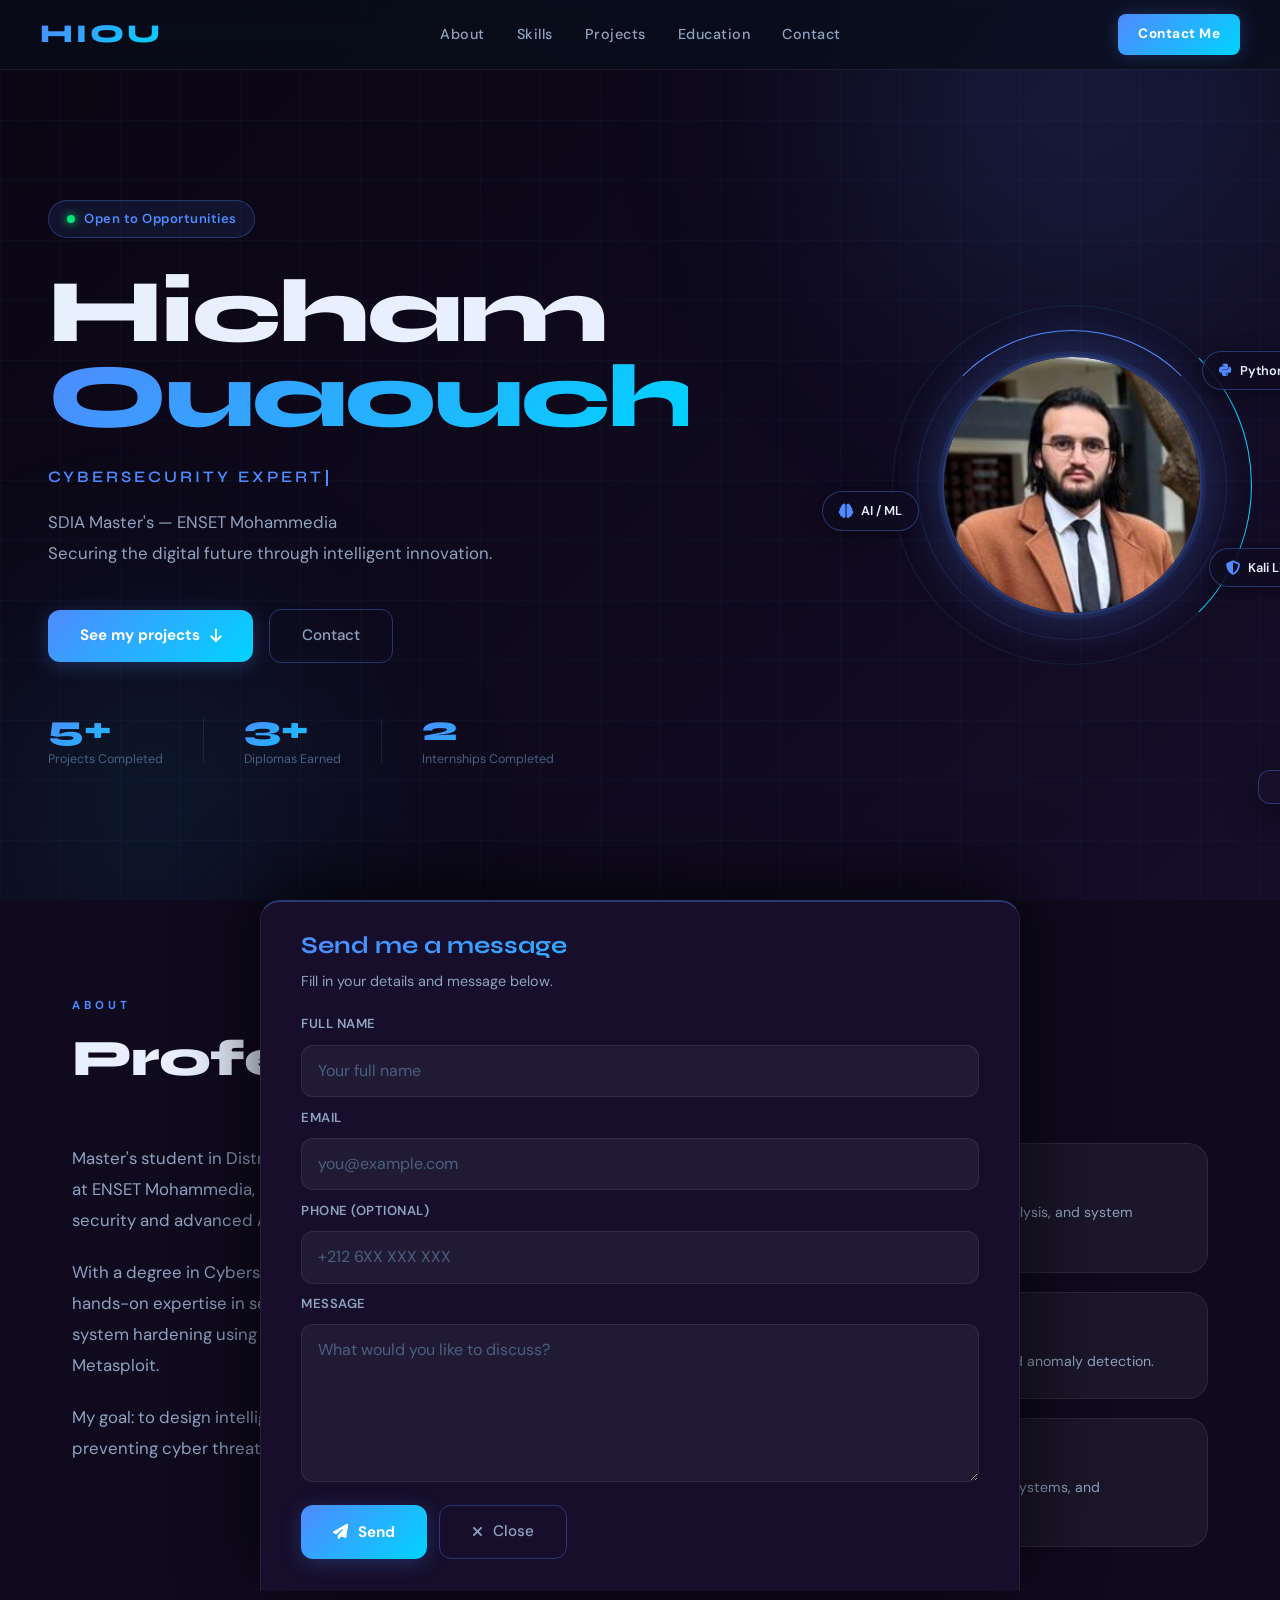
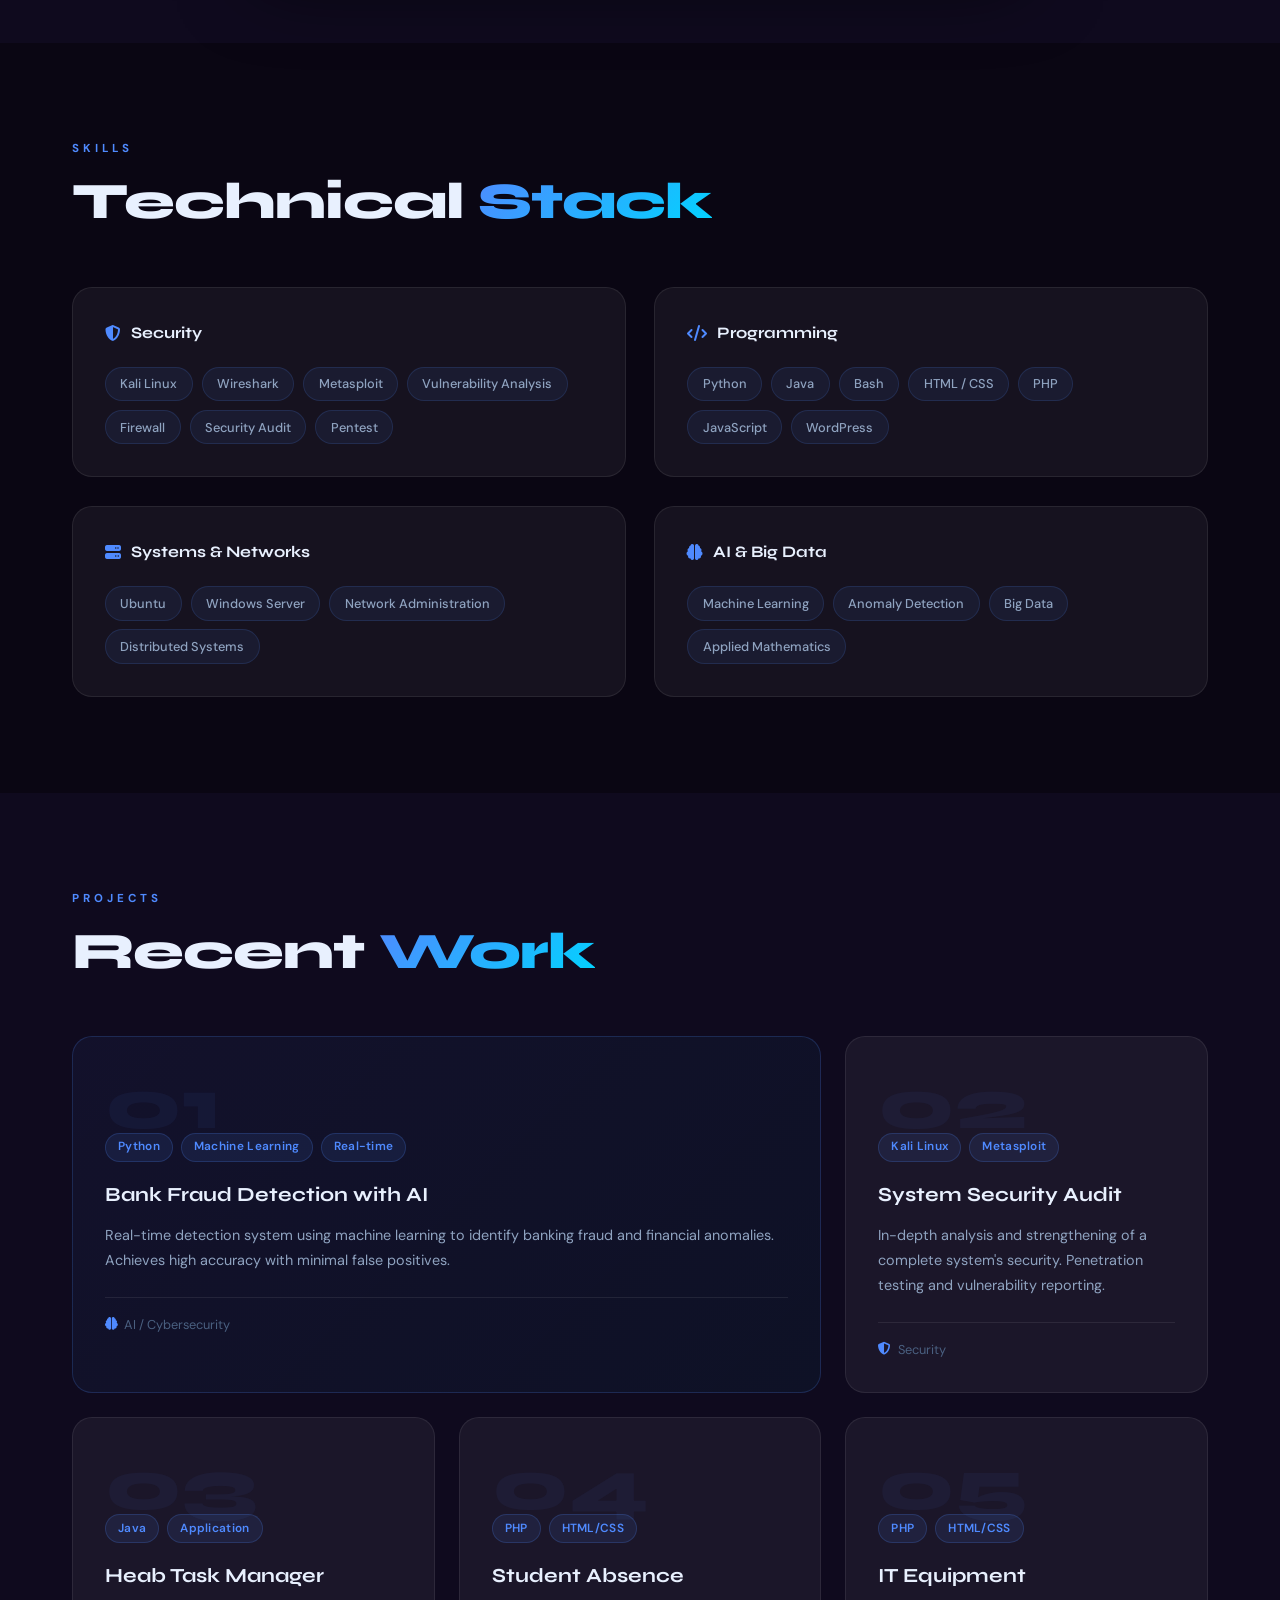
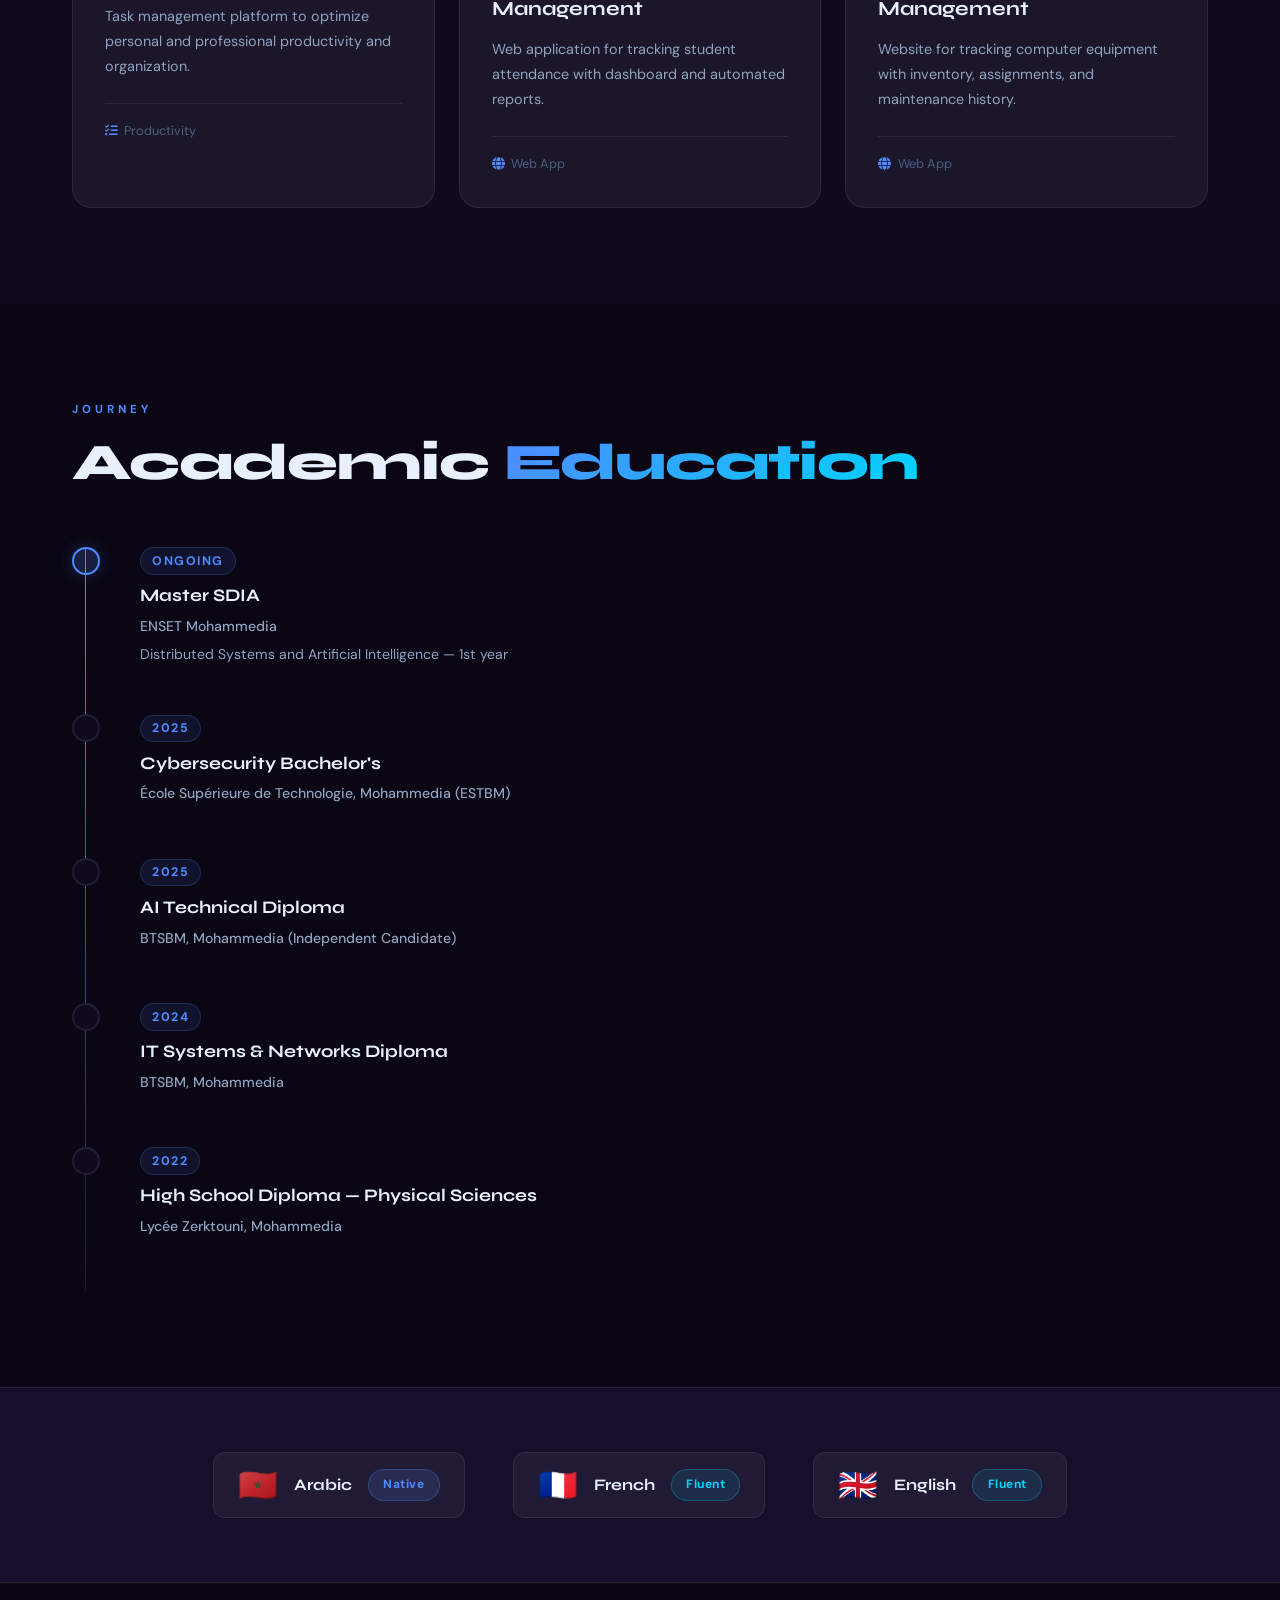
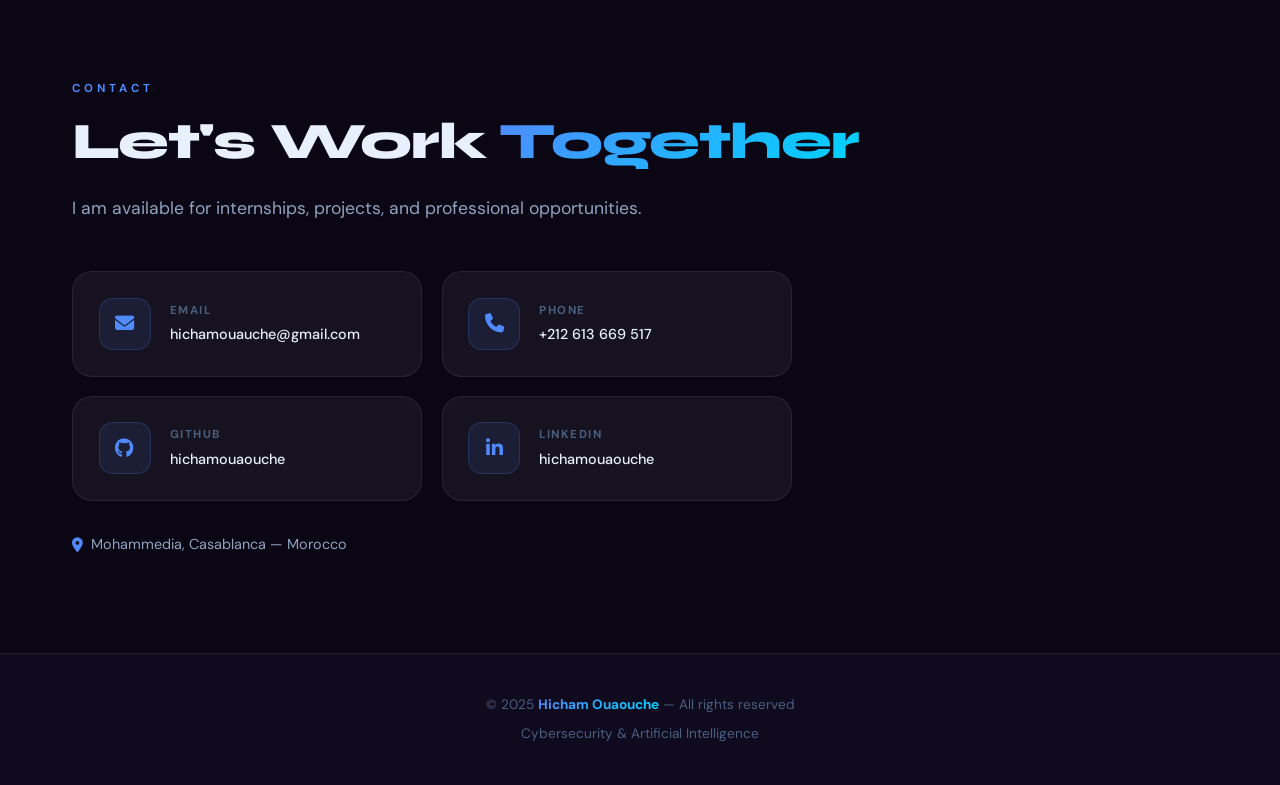
==== docs/index.html @ 37a22f28 "Add docs/ for GitHub Pages" ====
<!--
  Fichier principal HTML du portfolio de Hicham Ouaouche
  Structure : navigation, sections (about, skills, projects, education, contact), formulaire de contact, footer
  Utilise CSS externe (style.css), polices Google Fonts, Font Awesome, et script.js
-->
<!DOCTYPE html>
<html lang="en">
<head>
  <meta charset="UTF-8" />
  <meta name="viewport" content="width=device-width, initial-scale=1.0"/>
  <meta name="description" content="Hicham Ouaouche — Cybersecurity & AI Engineer. Portfolio showcasing projects, skills, and contact info."/>
  <title>Hicham Ouaouche — Portfolio</title>
  <!-- Reading progress bar -->
  <div id="progress-bar"></div>
  <!-- Main stylesheet -->
  <link rel="stylesheet" href="style.css" />
  <!-- Google Fonts -->
  <link href="https://fonts.googleapis.com/css2?family=Syne:wght@400;600;700;800&family=DM+Sans:wght@300;400;500&display=swap" rel="stylesheet"/>
  <!-- Font Awesome -->
  <link rel="stylesheet" href="https://cdnjs.cloudflare.com/ajax/libs/font-awesome/6.5.0/css/all.min.css"/>
</head>
<body>

  <!-- Reading progress bar -->
  <div id="progress-bar"></div>

  <!--
    NAVIGATION PRINCIPALE
    - Menu fixe, liens d'ancrage, hamburger mobile, bouton CTA
  -->
  <nav class="nav">
    <a href="#" class="nav-logo" aria-label="Back to top">HIOU</a>
    <ul class="nav-links">
      <li><a href="#about">About</a></li>
      <li><a href="#skills">Skills</a></li>
      <li><a href="#projects">Projects</a></li>
      <li><a href="#education">Education</a></li>
      <li><a href="#contact">Contact</a></li>
    </ul>
    <a href="#contact-form" class="nav-cta">Contact Me</a>
    <!-- Hamburger button (mobile) -->
    <button class="nav-hamburger" aria-label="Toggle menu" aria-expanded="false">
      <span></span>
      <span></span>
      <span></span>
    </button>
  </nav>

  <!--
    FORMULAIRE DE CONTACT (popup CSS :target)
    - S'ouvre via #contact-form, champs requis : nom, email, message
  -->
  <section class="contact-form-panel" id="contact-form">
    <div class="contact-form-box">
      <h2>Send me a message</h2>
      <p>Fill in your details and message below.</p>

      <form action="mailto:hichamouauche@gmail.com" method="post" enctype="text/plain" class="contact-form-simple">
        <label for="full-name">Full Name</label>
        <input type="text" id="full-name" name="Full Name" placeholder="Your full name" required />

        <label for="email">Email</label>
        <input type="email" id="email" name="Email" placeholder="you@example.com" required />

        <label for="phone">Phone (optional)</label>
        <input type="tel" id="phone" name="Phone" placeholder="+212 6XX XXX XXX" />

        <label for="message">Message</label>
        <textarea id="message" name="Message" rows="5" placeholder="What would you like to discuss?" required></textarea>

        <div class="form-actions">
          <button type="submit" class="btn-primary"><i class="fa-solid fa-paper-plane"></i> Send</button>
          <a href="#" class="btn-ghost"><i class="fa-solid fa-xmark"></i> Close</a>
        </div>
      </form>
    </div>
  </section>

  <!--
    SECTION HERO
    - Présentation, photo, stats, boutons d'action
  -->
  <section class="hero" id="home">
    <div class="hero-bg">
      <div class="grid-lines"></div>
      <div class="glow glow-1"></div>
      <div class="glow glow-2"></div>
    </div>

    <div class="hero-content">
      <div class="hero-badge">
        <span class="badge-dot"></span>
        Open to Opportunities
      </div>
      <h1 class="hero-name">
        <span>Hicham</span>
        <span class="name-accent">Ouaouche</span>
      </h1>
      <p class="hero-title">
        <span id="typed-text">Cybersecurity Expert</span><span id="typed-cursor"></span>
      </p>
      <p class="hero-sub">
        SDIA Master's — ENSET Mohammedia<br/>
        Securing the digital future through intelligent innovation.
      </p>
      <div class="hero-actions">
        <a href="#projects" class="btn-primary">See my projects <i class="fa-solid fa-arrow-down"></i></a>
        <a href="#contact" class="btn-ghost">Contact</a>
      </div>
      <div class="hero-stats">
        <div class="stat">
          <span class="stat-num">5+</span>
          <span class="stat-label">Projects Completed</span>
        </div>
        <div class="stat-divider"></div>
        <div class="stat">
          <span class="stat-num">3+</span>
          <span class="stat-label">Diplomas Earned</span>
        </div>
        <div class="stat-divider"></div>
        <div class="stat">
          <span class="stat-num">2</span>
          <span class="stat-label">Internships Completed</span>
        </div>
      </div>
    </div>

    <div class="hero-visual">
      <div class="photo-frame">
        <div class="photo-glow"></div>
        <div class="photo-placeholder">
          <img src="hicham.jpeg" alt="Photo of Hicham Ouaouche" class="profile-photo" />
        </div>
        <div class="photo-ring ring-1"></div>
        <div class="photo-ring ring-2"></div>
        <div class="floating-chip chip-1"><i class="fa-brands fa-python"></i> Python</div>
        <div class="floating-chip chip-2"><i class="fa-solid fa-shield-halved"></i> Kali Linux</div>
        <div class="floating-chip chip-3"><i class="fa-solid fa-brain"></i> AI / ML</div>
      </div>
    </div>
  </section>


  <!--
    SECTION ABOUT
  -->
  <section class="about section" id="about">
    <div class="container">
      <div class="section-label reveal">About</div>
      <h2 class="section-title reveal">Professional <span class="accent">Profile</span></h2>
      <div class="about-grid">
        <div class="about-text reveal">
          <p>Master's student in Distributed Systems and Artificial Intelligence at ENSET Mohammedia, specializing in the convergence of digital security and advanced AI.</p>
          <p>With a degree in Cybersecurity from ESTBM, I have developed hands-on expertise in security auditing, penetration testing, and system hardening using tools like Kali Linux, Wireshark, and Metasploit.</p>
          <p>My goal: to design intelligent systems capable of detecting and preventing cyber threats in real time.</p>
        </div>
        <div class="about-cards">
          <div class="about-card reveal">
            <div class="card-icon"><i class="fa-solid fa-shield-halved"></i></div>
            <div>
              <h3>Cybersecurity</h3>
              <p>Auditing, pentesting, vulnerability analysis, and system hardening.</p>
            </div>
          </div>
          <div class="about-card reveal">
            <div class="card-icon"><i class="fa-solid fa-brain"></i></div>
            <div>
              <h3>Artificial Intelligence</h3>
              <p>Machine learning applied to fraud and anomaly detection.</p>
            </div>
          </div>
          <div class="about-card reveal">
            <div class="card-icon"><i class="fa-solid fa-network-wired"></i></div>
            <div>
              <h3>Networks</h3>
              <p>Network administration, distributed systems, and infrastructure security.</p>
            </div>
          </div>
        </div>
      </div>
    </div>
  </section>


  <!--
    SECTION SKILLS
  -->
  <section class="skills section" id="skills">
    <div class="container">
      <div class="section-label reveal">Skills</div>
      <h2 class="section-title reveal">Technical <span class="accent">Stack</span></h2>
      <div class="skills-grid">

        <div class="skill-category reveal">
          <h3 class="cat-title"><i class="fa-solid fa-shield-halved"></i> Security</h3>
          <div class="skill-tags">
            <span class="tag">Kali Linux</span>
            <span class="tag">Wireshark</span>
            <span class="tag">Metasploit</span>
            <span class="tag">Vulnerability Analysis</span>
            <span class="tag">Firewall</span>
            <span class="tag">Security Audit</span>
            <span class="tag">Pentest</span>
          </div>
        </div>

        <div class="skill-category reveal">
          <h3 class="cat-title"><i class="fa-solid fa-code"></i> Programming</h3>
          <div class="skill-tags">
            <span class="tag">Python</span>
            <span class="tag">Java</span>
            <span class="tag">Bash</span>
            <span class="tag">HTML / CSS</span>
            <span class="tag">PHP</span>
            <span class="tag">JavaScript</span>
            <span class="tag">WordPress</span>
          </div>
        </div>

        <div class="skill-category reveal">
          <h3 class="cat-title"><i class="fa-solid fa-server"></i> Systems &amp; Networks</h3>
          <div class="skill-tags">
            <span class="tag">Ubuntu</span>
            <span class="tag">Windows Server</span>
            <span class="tag">Network Administration</span>
            <span class="tag">Distributed Systems</span>
          </div>
        </div>

        <div class="skill-category reveal">
          <h3 class="cat-title"><i class="fa-solid fa-brain"></i> AI &amp; Big Data</h3>
          <div class="skill-tags">
            <span class="tag">Machine Learning</span>
            <span class="tag">Anomaly Detection</span>
            <span class="tag">Big Data</span>
            <span class="tag">Applied Mathematics</span>
          </div>
        </div>

      </div>
    </div>
  </section>


  <!--
    SECTION PROJECTS
  -->
  <section class="projects section" id="projects">
    <div class="container">
      <div class="section-label reveal">Projects</div>
      <h2 class="section-title reveal">Recent <span class="accent">Work</span></h2>
      <div class="projects-grid">

        <div class="project-card featured reveal">
          <div class="project-number">01</div>
          <div class="project-tags-row">
            <span>Python</span><span>Machine Learning</span><span>Real-time</span>
          </div>
          <h3>Bank Fraud Detection with AI</h3>
          <p>Real-time detection system using machine learning to identify banking fraud and financial anomalies. Achieves high accuracy with minimal false positives.</p>
          <div class="project-footer">
            <span class="project-type"><i class="fa-solid fa-brain"></i> AI / Cybersecurity</span>
          </div>
        </div>

        <div class="project-card reveal">
          <div class="project-number">02</div>
          <div class="project-tags-row">
            <span>Kali Linux</span><span>Metasploit</span>
          </div>
          <h3>System Security Audit</h3>
          <p>In-depth analysis and strengthening of a complete system's security. Penetration testing and vulnerability reporting.</p>
          <div class="project-footer">
            <span class="project-type"><i class="fa-solid fa-shield-halved"></i> Security</span>
          </div>
        </div>

        <div class="project-card reveal">
          <div class="project-number">03</div>
          <div class="project-tags-row">
            <span>Java</span><span>Application</span>
          </div>
          <h3>Heab Task Manager</h3>
          <p>Task management platform to optimize personal and professional productivity and organization.</p>
          <div class="project-footer">
            <span class="project-type"><i class="fa-solid fa-list-check"></i> Productivity</span>
          </div>
        </div>

        <div class="project-card reveal">
          <div class="project-number">04</div>
          <div class="project-tags-row">
            <span>PHP</span><span>HTML/CSS</span>
          </div>
          <h3>Student Absence Management</h3>
          <p>Web application for tracking student attendance with dashboard and automated reports.</p>
          <div class="project-footer">
            <span class="project-type"><i class="fa-solid fa-globe"></i> Web App</span>
          </div>
        </div>

        <div class="project-card reveal">
          <div class="project-number">05</div>
          <div class="project-tags-row">
            <span>PHP</span><span>HTML/CSS</span>
          </div>
          <h3>IT Equipment Management</h3>
          <p>Website for tracking computer equipment with inventory, assignments, and maintenance history.</p>
          <div class="project-footer">
            <span class="project-type"><i class="fa-solid fa-globe"></i> Web App</span>
          </div>
        </div>

      </div>
    </div>
  </section>


  <!--
    SECTION EDUCATION
  -->
  <section class="education section" id="education">
    <div class="container">
      <div class="section-label reveal">Journey</div>
      <h2 class="section-title reveal">Academic <span class="accent">Education</span></h2>
      <div class="timeline">

        <div class="timeline-item active">
          <div class="timeline-dot"></div>
          <div class="timeline-body">
            <span class="timeline-year">Ongoing</span>
            <h3>Master SDIA</h3>
            <p class="timeline-school">ENSET Mohammedia</p>
            <p>Distributed Systems and Artificial Intelligence — 1st year</p>
          </div>
        </div>

        <div class="timeline-item">
          <div class="timeline-dot"></div>
          <div class="timeline-body">
            <span class="timeline-year">2025</span>
            <h3>Cybersecurity Bachelor's</h3>
            <p class="timeline-school">École Supérieure de Technologie, Mohammedia (ESTBM)</p>
          </div>
        </div>

        <div class="timeline-item">
          <div class="timeline-dot"></div>
          <div class="timeline-body">
            <span class="timeline-year">2025</span>
            <h3>AI Technical Diploma</h3>
            <p class="timeline-school">BTSBM, Mohammedia (Independent Candidate)</p>
          </div>
        </div>

        <div class="timeline-item">
          <div class="timeline-dot"></div>
          <div class="timeline-body">
            <span class="timeline-year">2024</span>
            <h3>IT Systems &amp; Networks Diploma</h3>
            <p class="timeline-school">BTSBM, Mohammedia</p>
          </div>
        </div>

        <div class="timeline-item">
          <div class="timeline-dot"></div>
          <div class="timeline-body">
            <span class="timeline-year">2022</span>
            <h3>High School Diploma — Physical Sciences</h3>
            <p class="timeline-school">Lycée Zerktouni, Mohammedia</p>
          </div>
        </div>

      </div>
    </div>
  </section>

  <!--
    SECTION LANGUAGES
  -->
  <section class="languages-section">
    <div class="container">
      <div class="lang-bar">
        <div class="lang-item reveal">
          <span class="lang-flag">🇲🇦</span>
          <span class="lang-name">Arabic</span>
          <span class="lang-level native">Native</span>
        </div>
        <div class="lang-item reveal">
          <span class="lang-flag">🇫🇷</span>
          <span class="lang-name">French</span>
          <span class="lang-level fluent">Fluent</span>
        </div>
        <div class="lang-item reveal">
          <span class="lang-flag">🇬🇧</span>
          <span class="lang-name">English</span>
          <span class="lang-level fluent">Fluent</span>
        </div>
      </div>
    </div>
  </section>


  <!--
    SECTION CONTACT
  -->
  <section class="contact section" id="contact">
    <div class="container">
      <div class="section-label reveal">Contact</div>
      <h2 class="section-title reveal">Let's Work <span class="accent">Together</span></h2>
      <p class="contact-sub reveal">I am available for internships, projects, and professional opportunities.</p>
      <div class="contact-grid">
        <a href="mailto:hichamouauche@gmail.com" class="contact-card reveal">
          <div class="contact-icon"><i class="fa-solid fa-envelope"></i></div>
          <div>
            <p class="contact-label">Email</p>
            <p class="contact-value">hichamouauche@gmail.com</p>
          </div>
        </a>
        <a href="tel:+212613669517" class="contact-card reveal">
          <div class="contact-icon"><i class="fa-solid fa-phone"></i></div>
          <div>
            <p class="contact-label">Phone</p>
            <p class="contact-value">+212 613 669 517</p>
          </div>
        </a>
        <a href="https://github.com/hichamouaouche" target="_blank" rel="noopener" class="contact-card reveal">
          <div class="contact-icon"><i class="fa-brands fa-github"></i></div>
          <div>
            <p class="contact-label">GitHub</p>
            <p class="contact-value">hichamouaouche</p>
          </div>
        </a>
        <a href="https://linkedin.com/in/hichamouaouche-64847832b" target="_blank" rel="noopener" class="contact-card reveal">
          <div class="contact-icon"><i class="fa-brands fa-linkedin-in"></i></div>
          <div>
            <p class="contact-label">LinkedIn</p>
            <p class="contact-value">hichamouaouche</p>
          </div>
        </a>
      </div>
      <p class="contact-location reveal">
        <i class="fa-solid fa-location-dot"></i> Mohammedia, Casablanca — Morocco
      </p>
    </div>
  </section>


  <!--
    FOOTER
  -->
  <footer class="footer">
    <div class="container">
      <p>© 2025 <span class="footer-accent">Hicham Ouaouche</span> — All rights reserved</p>
      <p class="footer-sub">Cybersecurity &amp; Artificial Intelligence</p>
    </div>
  </footer>

  <!-- Scroll to top button -->
  <button id="scroll-top" aria-label="Back to top">
    <i class="fa-solid fa-chevron-up"></i>
  </button>

  <!-- Toast notification -->
  <div id="toast" role="alert" aria-live="polite"></div>

  <!-- Main JavaScript -->
  <script src="script.js"></script>

</body>
</html>
---- docs/style.css ----
/* =========================================================
   Portfolio — Hicham Ouaouche
   style.css — Complete Professional Dark Theme
   ========================================================= */

/* =========================================================
   1) CSS VARIABLES (Global Design Tokens)
   ========================================================= */
:root {
  /* Core Palette — Deep Purple / Indigo Dark */
  --bg:            #0a0613;
  --bg-2:          #0f0a1e;
  --bg-3:          #160e2a;
  --surface:       rgba(255,255,255,0.05);
  --surface-hover: rgba(255,255,255,0.09);
  --glass:         rgba(15,10,30,0.70);

  /* Accent */
  --accent:        #4f8aff;
  --accent-2:      #00d4ff;
  --accent-glow:   rgba(79,138,255,0.25);
  --accent-glow-2: rgba(0,212,255,0.18);

  /* Borders */
  --border:        rgba(255,255,255,0.08);
  --border-accent: rgba(79,138,255,0.35);

  /* Text */
  --text:          #e8f0fe;
  --text-muted:    #8fa3c0;
  --text-dim:      #4a6080;

  /* Gradients */
  --grad-accent:   linear-gradient(135deg, #4f8aff 0%, #00d4ff 100%);
  --grad-hero:     linear-gradient(135deg, #0a0613 0%, #0f0a1e 60%, #160e2a 100%);

  /* Shapes */
  --radius:    12px;
  --radius-lg: 20px;
  --radius-xl: 28px;

  /* Transitions */
  --ease:      cubic-bezier(0.4, 0, 0.2, 1);
  --transition: 0.3s var(--ease);

  /* Typography */
  --font-head: 'Syne', sans-serif;
  --font-body: 'DM Sans', sans-serif;

  /* Nav height */
  --nav-h: 70px;
}

/* =========================================================
   2) RESET + BASE
   ========================================================= */
*, *::before, *::after {
  box-sizing: border-box;
  margin: 0;
  padding: 0;
}

html {
  scroll-behavior: smooth;
  scroll-padding-top: var(--nav-h);
}

body {
  background-color: var(--bg);
  color: var(--text);
  font-family: var(--font-body);
  font-size: 16px;
  line-height: 1.65;
  overflow-x: hidden;
  -webkit-font-smoothing: antialiased;
}

a {
  text-decoration: none;
  color: inherit;
}

ul { list-style: none; }

img { max-width: 100%; display: block; }

.container {
  max-width: 1200px;
  margin: 0 auto;
  padding: 0 2rem;
}

/* =========================================================
   3) SCROLLBAR
   ========================================================= */
::-webkit-scrollbar { width: 6px; }
::-webkit-scrollbar-track { background: var(--bg); }
::-webkit-scrollbar-thumb {
  background: var(--accent);
  border-radius: 10px;
}

/* =========================================================
   4) NAVIGATION
   ========================================================= */
.nav {
  position: fixed;
  top: 0; left: 0; right: 0;
  z-index: 1000;
  height: var(--nav-h);
  display: flex;
  align-items: center;
  justify-content: space-between;
  padding: 0 2.5rem;
  background: rgba(8,13,26,0.7);
  backdrop-filter: blur(18px);
  -webkit-backdrop-filter: blur(18px);
  border-bottom: 1px solid var(--border);
  transition: background var(--transition), box-shadow var(--transition);
}

.nav.scrolled {
  background: rgba(8,13,26,0.95);
  box-shadow: 0 4px 30px rgba(0,0,0,0.5);
}

.nav-logo {
  font-family: var(--font-head);
  font-weight: 800;
  font-size: 1.6rem;
  letter-spacing: 3px;
  background: var(--grad-accent);
  -webkit-background-clip: text;
  -webkit-text-fill-color: transparent;
  background-clip: text;
}

.nav-links {
  display: flex;
  gap: 2rem;
}

.nav-links a {
  font-size: 0.9rem;
  font-weight: 500;
  color: var(--text-muted);
  letter-spacing: 0.5px;
  position: relative;
  transition: color var(--transition);
}

.nav-links a::after {
  content: '';
  position: absolute;
  bottom: -4px; left: 0;
  width: 0; height: 2px;
  background: var(--grad-accent);
  border-radius: 2px;
  transition: width var(--transition);
}

.nav-links a:hover,
.nav-links a.active {
  color: var(--text);
}

.nav-links a:hover::after,
.nav-links a.active::after {
  width: 100%;
}

.nav-cta {
  background: var(--grad-accent);
  color: #fff;
  padding: 0.55rem 1.25rem;
  border-radius: 8px;
  font-size: 0.85rem;
  font-weight: 700;
  letter-spacing: 0.5px;
  transition: opacity var(--transition), transform var(--transition), box-shadow var(--transition);
  box-shadow: 0 0 20px var(--accent-glow);
}

.nav-cta:hover {
  opacity: 0.9;
  transform: translateY(-2px);
  box-shadow: 0 4px 28px var(--accent-glow);
}

/* Hamburger (mobile) */
.nav-hamburger {
  display: none;
  flex-direction: column;
  gap: 5px;
  cursor: pointer;
  padding: 4px;
}

.nav-hamburger span {
  display: block;
  width: 24px; height: 2px;
  background: var(--text);
  border-radius: 2px;
  transition: transform var(--transition), opacity var(--transition);
}

.nav-hamburger.open span:nth-child(1) { transform: translateY(7px) rotate(45deg); }
.nav-hamburger.open span:nth-child(2) { opacity: 0; }
.nav-hamburger.open span:nth-child(3) { transform: translateY(-7px) rotate(-45deg); }

/* =========================================================
   5) CONTACT FORM PANEL (CSS-only popup)
   ========================================================= */
/* Backdrop overlay — shown behind drawer */
.drawer-backdrop {
  display: none;
  position: fixed;
  inset: 0;
  z-index: 1999;
  background: rgba(10,6,19,0.7);
  backdrop-filter: blur(6px);
  -webkit-backdrop-filter: blur(6px);
  opacity: 0;
  transition: opacity 0.45s cubic-bezier(0.4, 0, 0.2, 1);
}

.drawer-backdrop.show {
  display: block;
  opacity: 1;
}

/* Bottom slide-up drawer */
.contact-form-panel {
  display: block;
  position: fixed;
  bottom: 0; left: 0; right: 0;
  z-index: 2000;
  pointer-events: none;
  transform: translateY(100%);
  transition: transform 0.45s cubic-bezier(0.4, 0, 0.2, 1);
}

/* CSS :target — open when URL hash matches */
.contact-form-panel:target,
.contact-form-panel.open {
  transform: translateY(0);
  pointer-events: auto;
}

.contact-form-box {
  width: 100%;
  max-width: 760px;
  margin: 0 auto;
  background: var(--bg-3);
  border-top: 2px solid var(--border-accent);
  border-left: 1px solid var(--border);
  border-right: 1px solid var(--border);
  border-radius: var(--radius-lg) var(--radius-lg) 0 0;
  padding: 1.5rem 2.5rem 2rem;
  box-shadow: 0 -16px 80px rgba(0,0,0,0.75);
  max-height: 90vh;
  overflow-y: auto;
}

/* Drag handle indicator at top of drawer */
.drawer-handle {
  width: 44px; height: 4px;
  background: var(--border-accent);
  border-radius: 4px;
  margin: 0 auto 1.2rem;
}

.contact-form-box h2 {
  font-family: var(--font-head);
  font-size: 1.5rem;
  font-weight: 700;
  margin-bottom: 0.3rem;
  background: var(--grad-accent);
  -webkit-background-clip: text;
  -webkit-text-fill-color: transparent;
  background-clip: text;
}

.contact-form-box p {
  color: var(--text-muted);
  margin-bottom: 1.2rem;
  font-size: 0.9rem;
}

.contact-form-simple {
  display: flex;
  flex-direction: column;
  gap: 0.6rem;
}

.contact-form-simple label {
  font-size: 0.82rem;
  font-weight: 600;
  color: var(--text-muted);
  letter-spacing: 0.5px;
  text-transform: uppercase;
}

.contact-form-simple input,
.contact-form-simple textarea {
  background: var(--surface);
  border: 1px solid var(--border);
  border-radius: var(--radius);
  padding: 0.75rem 1rem;
  font: inherit;
  color: var(--text);
  transition: border-color var(--transition), box-shadow var(--transition);
}

.contact-form-simple input::placeholder,
.contact-form-simple textarea::placeholder {
  color: var(--text-dim);
}

.contact-form-simple textarea {
  resize: vertical;
  min-height: 120px;
}

.contact-form-simple input:focus,
.contact-form-simple textarea:focus {
  outline: none;
  border-color: var(--accent);
  box-shadow: 0 0 0 3px var(--accent-glow);
}

.form-actions {
  display: flex;
  gap: 0.8rem;
  margin-top: 0.8rem;
}

.form-actions .btn-primary,
.form-actions .btn-ghost {
  min-width: 110px;
  cursor: pointer;
  justify-content: center;
}

/* =========================================================
   6) BUTTONS
   ========================================================= */
.btn-primary {
  display: inline-flex;
  align-items: center;
  gap: 0.6rem;
  background: var(--grad-accent);
  color: #fff;
  padding: 0.85rem 2rem;
  border-radius: var(--radius);
  font-weight: 700;
  font-size: 0.95rem;
  border: none;
  font-family: var(--font-body);
  cursor: pointer;
  transition: transform var(--transition), box-shadow var(--transition), opacity var(--transition);
  box-shadow: 0 4px 20px var(--accent-glow);
}

.btn-primary:hover {
  transform: translateY(-3px);
  box-shadow: 0 10px 36px var(--accent-glow);
}

.btn-primary:active {
  transform: translateY(0);
}

.btn-ghost {
  display: inline-flex;
  align-items: center;
  gap: 0.6rem;
  border: 1px solid var(--border-accent);
  color: var(--text-muted);
  padding: 0.85rem 2rem;
  border-radius: var(--radius);
  font-weight: 500;
  font-size: 0.95rem;
  font-family: var(--font-body);
  cursor: pointer;
  background: transparent;
  transition: border-color var(--transition), color var(--transition),
              background var(--transition), transform var(--transition);
}

.btn-ghost:hover {
  border-color: var(--accent);
  color: var(--accent);
  background: var(--accent-glow);
  transform: translateY(-2px);
}

/* =========================================================
   7) HERO SECTION
   ========================================================= */
.hero {
  min-height: 100vh;
  display: flex;
  align-items: center;
  justify-content: space-between;
  gap: 3rem;
  padding: calc(var(--nav-h) + 4rem) 3rem 4rem;
  position: relative;
  overflow: hidden;
  background: var(--grad-hero);
}

/* Animated background grid */
.hero-bg {
  position: absolute;
  inset: 0;
  pointer-events: none;
}

.grid-lines {
  position: absolute;
  inset: 0;
  background-image:
    linear-gradient(rgba(79,138,255,0.04) 1px, transparent 1px),
    linear-gradient(90deg, rgba(79,138,255,0.04) 1px, transparent 1px);
  background-size: 60px 60px;
  animation: gridPan 20s linear infinite;
}

@keyframes gridPan {
  0% { background-position: 0 0; }
  100% { background-position: 60px 60px; }
}

.glow {
  position: absolute;
  border-radius: 50%;
  filter: blur(100px);
  pointer-events: none;
}

.glow-1 {
  width: 700px; height: 700px;
  background: radial-gradient(circle, rgba(79,138,255,0.18) 0%, transparent 70%);
  top: -250px; right: -150px;
  animation: glowFloat 8s ease-in-out infinite;
}

.glow-2 {
  width: 500px; height: 500px;
  background: radial-gradient(circle, rgba(0,212,255,0.12) 0%, transparent 70%);
  bottom: -150px; left: -100px;
  animation: glowFloat 10s 2s ease-in-out infinite reverse;
}

@keyframes glowFloat {
  0%, 100% { transform: translate(0, 0); }
  50% { transform: translate(20px, -20px); }
}

/* Hero Content */
.hero-content {
  position: relative;
  flex: 1;
  max-width: 640px;
}

/* Availability badge */
.hero-badge {
  display: inline-flex;
  align-items: center;
  gap: 0.6rem;
  background: rgba(79,138,255,0.1);
  border: 1px solid rgba(79,138,255,0.3);
  color: var(--accent);
  padding: 0.45rem 1.1rem;
  border-radius: 100px;
  font-size: 0.82rem;
  font-weight: 600;
  margin-bottom: 2rem;
  letter-spacing: 0.5px;
}

.badge-dot {
  width: 8px; height: 8px;
  background: #00e676;
  border-radius: 50%;
  box-shadow: 0 0 8px #00e676;
  animation: pulse 2s ease-in-out infinite;
}

@keyframes pulse {
  0%, 100% { box-shadow: 0 0 4px #00e676; transform: scale(1); }
  50%       { box-shadow: 0 0 12px #00e676; transform: scale(1.2); }
}

/* Hero name */
.hero-name {
  font-family: var(--font-head);
  font-size: clamp(3.5rem, 7vw, 6rem);
  font-weight: 800;
  line-height: 0.95;
  letter-spacing: -2px;
  display: flex;
  flex-direction: column;
  margin-bottom: 1.5rem;
  color: var(--text);
}

.name-accent {
  background: var(--grad-accent);
  -webkit-background-clip: text;
  -webkit-text-fill-color: transparent;
  background-clip: text;
}

.hero-title {
  font-family: var(--font-head);
  font-size: 1rem;
  font-weight: 600;
  color: var(--text-muted);
  letter-spacing: 3px;
  text-transform: uppercase;
  margin-bottom: 1rem;
}

/* Typed cursor */
#typed-text {
  color: var(--accent);
}

#typed-cursor {
  display: inline-block;
  width: 2px;
  height: 1em;
  background: var(--accent);
  margin-left: 2px;
  vertical-align: middle;
  animation: blink 1s step-end infinite;
}

@keyframes blink {
  0%, 100% { opacity: 1; }
  50% { opacity: 0; }
}

.hero-sub {
  font-size: 1.05rem;
  color: var(--text-muted);
  line-height: 1.85;
  margin-bottom: 2.5rem;
}

/* Hero actions */
.hero-actions {
  display: flex;
  gap: 1rem;
  align-items: center;
  margin-bottom: 3rem;
  flex-wrap: wrap;
}

/* Hero stats */
.hero-stats {
  display: flex;
  align-items: center;
  gap: 2.5rem;
}

.stat {
  display: flex;
  flex-direction: column;
}

.stat-num {
  font-family: var(--font-head);
  font-size: 2.2rem;
  font-weight: 800;
  background: var(--grad-accent);
  -webkit-background-clip: text;
  -webkit-text-fill-color: transparent;
  background-clip: text;
  line-height: 1;
}

.stat-label {
  font-size: 0.78rem;
  color: var(--text-dim);
  margin-top: 0.2rem;
}

.stat-divider {
  width: 1px;
  height: 45px;
  background: var(--border);
}

/* =========================================================
   8) HERO VISUAL (photo + floating elements)
   ========================================================= */
.hero-visual {
  position: relative;
  flex-shrink: 0;
}

.photo-frame {
  position: relative;
  width: 320px; height: 320px;
  display: flex;
  align-items: center;
  justify-content: center;
}

.photo-glow {
  position: absolute;
  inset: -20px;
  border-radius: 50%;
  background: radial-gradient(circle, var(--accent-glow) 0%, transparent 70%);
  animation: glowPulse 4s ease-in-out infinite;
}

@keyframes glowPulse {
  0%, 100% { opacity: 0.6; transform: scale(1); }
  50% { opacity: 1; transform: scale(1.05); }
}

.photo-placeholder {
  width: 260px; height: 260px;
  border-radius: 50%;
  background: var(--bg-3);
  border: 2px solid var(--border-accent);
  display: flex;
  align-items: center;
  justify-content: center;
  position: relative;
  z-index: 2;
  overflow: hidden;
  box-shadow:
    0 0 0 4px rgba(79,138,255,0.1),
    0 0 50px rgba(79,138,255,0.2);
}

.profile-photo {
  width: 100%;
  height: 100%;
  object-fit: cover;
  border-radius: 50%;
}

/* Animated rings */
.photo-ring {
  position: absolute;
  border-radius: 50%;
  border: 1px solid transparent;
  pointer-events: none;
}

.ring-1 {
  width: 310px; height: 310px;
  border-color: rgba(79,138,255,0.15);
  border-top-color: var(--accent);
  animation: ringRotate 12s linear infinite;
}

.ring-2 {
  width: 360px; height: 360px;
  border-color: rgba(0,212,255,0.1);
  border-right-color: var(--accent-2);
  animation: ringRotate 20s linear infinite reverse;
}

@keyframes ringRotate {
  to { transform: rotate(360deg); }
}

/* Floating tech chips */
.floating-chip {
  position: absolute;
  display: flex;
  align-items: center;
  gap: 0.5rem;
  background: var(--glass);
  backdrop-filter: blur(12px);
  border: 1px solid var(--border-accent);
  border-radius: 100px;
  padding: 0.5rem 1rem;
  font-size: 0.8rem;
  font-weight: 600;
  color: var(--text);
  white-space: nowrap;
  box-shadow: 0 4px 20px rgba(0,0,0,0.4);
  z-index: 5;
}

.floating-chip i {
  color: var(--accent);
  font-size: 0.9rem;
}

.chip-1 {
  top: 8%; right: -22%;
  animation: chipFloat 4s ease-in-out infinite;
}
.chip-2 {
  bottom: 18%; right: -28%;
  animation: chipFloat 4s 1.5s ease-in-out infinite;
}
.chip-3 {
  top: 52%; left: -28%;
  animation: chipFloat 4s 3s ease-in-out infinite;
}

@keyframes chipFloat {
  0%, 100% { transform: translateY(0px); }
  50% { transform: translateY(-10px); }
}

/* =========================================================
   9) SECTION COMMONS
   ========================================================= */
.section {
  padding: 6rem 0;
}

.section-label {
  font-size: 0.72rem;
  font-weight: 700;
  color: var(--accent);
  letter-spacing: 4px;
  text-transform: uppercase;
  margin-bottom: 1rem;
}

.section-title {
  font-family: var(--font-head);
  font-size: clamp(2.2rem, 4vw, 3.2rem);
  font-weight: 800;
  letter-spacing: -1px;
  color: var(--text);
  margin-bottom: 3.5rem;
  line-height: 1.1;
}

.accent {
  background: var(--grad-accent);
  -webkit-background-clip: text;
  -webkit-text-fill-color: transparent;
  background-clip: text;
}

/* Scroll-reveal animation base */
.reveal {
  opacity: 0;
  transform: translateY(40px);
  transition: opacity 0.7s var(--ease), transform 0.7s var(--ease);
}

.reveal.visible {
  opacity: 1;
  transform: translateY(0);
}

/* =========================================================
   10) ABOUT
   ========================================================= */
.about {
  background: var(--bg-2);
}

.about-grid {
  display: grid;
  grid-template-columns: 1fr 1fr;
  gap: 5rem;
  align-items: start;
}

.about-text p {
  color: var(--text-muted);
  font-size: 1.05rem;
  margin-bottom: 1.3rem;
  line-height: 1.85;
}

.about-cards {
  display: flex;
  flex-direction: column;
  gap: 1.2rem;
}

.about-card {
  background: var(--surface);
  border: 1px solid var(--border);
  border-radius: var(--radius-lg);
  padding: 1.6rem;
  display: flex;
  gap: 1.2rem;
  align-items: flex-start;
  transition: background var(--transition), border-color var(--transition), transform var(--transition), box-shadow var(--transition);
  cursor: default;
}

.about-card:hover {
  background: var(--surface-hover);
  border-color: var(--border-accent);
  transform: translateX(6px);
  box-shadow: -4px 0 24px var(--accent-glow);
}

.card-icon {
  width: 48px; height: 48px;
  background: rgba(79,138,255,0.12);
  border: 1px solid rgba(79,138,255,0.2);
  border-radius: 12px;
  display: flex;
  align-items: center;
  justify-content: center;
  color: var(--accent);
  font-size: 1.15rem;
  flex-shrink: 0;
  transition: background var(--transition), box-shadow var(--transition);
}

.about-card:hover .card-icon {
  background: rgba(79,138,255,0.2);
  box-shadow: 0 0 16px var(--accent-glow);
}

.about-card h3 {
  font-family: var(--font-head);
  font-size: 1rem;
  font-weight: 700;
  margin-bottom: 0.3rem;
  color: var(--text);
}

.about-card p {
  font-size: 0.88rem;
  color: var(--text-muted);
  line-height: 1.6;
}

/* =========================================================
   11) SKILLS
   ========================================================= */
.skills-grid {
  display: grid;
  grid-template-columns: repeat(2, 1fr);
  gap: 1.8rem;
}

.skill-category {
  background: var(--surface);
  border: 1px solid var(--border);
  border-radius: var(--radius-lg);
  padding: 2rem;
  transition: border-color var(--transition), background var(--transition), transform var(--transition), box-shadow var(--transition);
}

.skill-category:hover {
  border-color: var(--border-accent);
  background: var(--surface-hover);
  transform: translateY(-4px);
  box-shadow: 0 12px 40px rgba(79,138,255,0.1);
}

.cat-title {
  font-family: var(--font-head);
  font-size: 1rem;
  font-weight: 700;
  color: var(--text);
  margin-bottom: 1.3rem;
  display: flex;
  align-items: center;
  gap: 0.6rem;
}

.cat-title i {
  color: var(--accent);
  font-size: 1rem;
}

.skill-tags {
  display: flex;
  flex-wrap: wrap;
  gap: 0.55rem;
}

.tag {
  background: rgba(79,138,255,0.08);
  border: 1px solid rgba(79,138,255,0.15);
  color: var(--text-muted);
  padding: 0.35rem 0.9rem;
  border-radius: 100px;
  font-size: 0.8rem;
  font-weight: 500;
  transition: all var(--transition);
  cursor: default;
}

.tag:hover {
  background: rgba(79,138,255,0.18);
  border-color: var(--accent);
  color: var(--text);
  transform: scale(1.05);
}

/* =========================================================
   12) PROJECTS
   ========================================================= */
.projects {
  background: var(--bg-2);
}

.projects-grid {
  display: grid;
  grid-template-columns: repeat(3, 1fr);
  gap: 1.5rem;
}

.project-card {
  background: var(--surface);
  border: 1px solid var(--border);
  border-radius: var(--radius-lg);
  padding: 2rem;
  position: relative;
  overflow: hidden;
  transition: background var(--transition), border-color var(--transition),
              transform var(--transition), box-shadow var(--transition);
}

.project-card::before {
  content: '';
  position: absolute;
  top: 0; left: 0; right: 0;
  height: 2px;
  background: var(--grad-accent);
  transform: scaleX(0);
  transform-origin: left;
  transition: transform var(--transition);
}

.project-card:hover {
  background: var(--surface-hover);
  border-color: var(--border-accent);
  transform: translateY(-6px);
  box-shadow: 0 16px 50px rgba(79,138,255,0.12);
}

.project-card:hover::before {
  transform: scaleX(1);
}

.project-card.featured {
  grid-column: span 2;
  background: linear-gradient(135deg, rgba(79,138,255,0.06) 0%, rgba(0,212,255,0.04) 100%);
  border-color: rgba(79,138,255,0.2);
}

.project-number {
  font-family: var(--font-head);
  font-size: 4.5rem;
  font-weight: 800;
  color: rgba(79,138,255,0.06);
  line-height: 1;
  margin-bottom: -0.5rem;
  user-select: none;
}

.project-tags-row {
  display: flex;
  flex-wrap: wrap;
  gap: 0.5rem;
  margin-bottom: 1rem;
}

.project-tags-row span {
  background: rgba(79,138,255,0.1);
  border: 1px solid rgba(79,138,255,0.2);
  color: var(--accent);
  padding: 0.22rem 0.75rem;
  border-radius: 100px;
  font-size: 0.74rem;
  font-weight: 600;
  letter-spacing: 0.3px;
}

.project-card h3 {
  font-family: var(--font-head);
  font-size: 1.25rem;
  font-weight: 700;
  margin-bottom: 0.75rem;
  color: var(--text);
}

.project-card p {
  font-size: 0.9rem;
  color: var(--text-muted);
  line-height: 1.75;
}

.project-footer {
  margin-top: 1.5rem;
  padding-top: 1rem;
  border-top: 1px solid var(--border);
  display: flex;
  align-items: center;
  justify-content: space-between;
}

.project-type {
  font-size: 0.8rem;
  color: var(--text-dim);
  display: flex;
  align-items: center;
  gap: 0.4rem;
}

.project-type i {
  color: var(--accent);
}

/* =========================================================
   13) EDUCATION (timeline)
   ========================================================= */
.timeline {
  position: relative;
  max-width: 720px;
}

.timeline::before {
  content: '';
  position: absolute;
  left: 13px; top: 0; bottom: 0;
  width: 1px;
  background: linear-gradient(to bottom, var(--accent) 0%, var(--border) 100%);
}

.timeline-item {
  display: flex;
  gap: 2.5rem;
  padding-bottom: 3rem;
  position: relative;
  opacity: 0;
  transform: translateX(-20px);
  transition: opacity 0.6s var(--ease), transform 0.6s var(--ease);
}

.timeline-item.visible {
  opacity: 1;
  transform: translateX(0);
}

.timeline-dot {
  width: 28px; height: 28px;
  border-radius: 50%;
  border: 2px solid var(--border);
  background: var(--bg-2);
  flex-shrink: 0;
  position: relative;
  z-index: 1;
  transition: border-color var(--transition), box-shadow var(--transition), background var(--transition);
}

.timeline-item.active .timeline-dot {
  border-color: var(--accent);
  background: rgba(79,138,255,0.2);
  box-shadow: 0 0 16px var(--accent-glow);
}

.timeline-year {
  display: inline-block;
  font-size: 0.78rem;
  font-weight: 700;
  color: var(--accent);
  letter-spacing: 1.5px;
  text-transform: uppercase;
  margin-bottom: 0.4rem;
  background: rgba(79,138,255,0.1);
  border: 1px solid rgba(79,138,255,0.2);
  padding: 0.15rem 0.7rem;
  border-radius: 100px;
}

.timeline-body h3 {
  font-family: var(--font-head);
  font-size: 1.1rem;
  font-weight: 700;
  margin-bottom: 0.3rem;
  color: var(--text);
}

.timeline-school {
  font-size: 0.84rem;
  color: var(--accent-2);
  margin-bottom: 0.3rem;
  font-weight: 500;
}

.timeline-body p {
  font-size: 0.88rem;
  color: var(--text-muted);
}

/* =========================================================
   14) LANGUAGES
   ========================================================= */
.languages-section {
  background: var(--bg-3);
  padding: 4rem 0;
  border-top: 1px solid var(--border);
  border-bottom: 1px solid var(--border);
}

.lang-bar {
  display: flex;
  gap: 3rem;
  justify-content: center;
  align-items: center;
  flex-wrap: wrap;
}

.lang-item {
  display: flex;
  align-items: center;
  gap: 1rem;
  background: var(--surface);
  border: 1px solid var(--border);
  border-radius: var(--radius);
  padding: 1rem 1.5rem;
  transition: border-color var(--transition), transform var(--transition), box-shadow var(--transition);
}

.lang-item:hover {
  border-color: var(--border-accent);
  transform: translateY(-4px);
  box-shadow: 0 8px 30px rgba(79,138,255,0.12);
}

.lang-flag {
  font-size: 2rem;
  line-height: 1;
}

.lang-name {
  font-family: var(--font-head);
  font-weight: 700;
  font-size: 1rem;
  color: var(--text);
}

.lang-level {
  padding: 0.3rem 0.9rem;
  border-radius: 100px;
  font-size: 0.75rem;
  font-weight: 700;
  letter-spacing: 0.5px;
}

.lang-level.native {
  background: rgba(79,138,255,0.15);
  border: 1px solid rgba(79,138,255,0.3);
  color: var(--accent);
}

.lang-level.fluent {
  background: rgba(0,212,255,0.1);
  border: 1px solid rgba(0,212,255,0.25);
  color: var(--accent-2);
}

/* =========================================================
   15) CONTACT
   ========================================================= */
.contact {
  background: var(--bg);
}

.contact-sub {
  color: var(--text-muted);
  font-size: 1.1rem;
  margin-top: -2rem;
  margin-bottom: 3rem;
}

.contact-grid {
  display: grid;
  grid-template-columns: repeat(2, 1fr);
  gap: 1.2rem;
  max-width: 720px;
  margin-bottom: 2rem;
}

.contact-card {
  background: var(--surface);
  border: 1px solid var(--border);
  border-radius: var(--radius-lg);
  padding: 1.6rem;
  display: flex;
  align-items: center;
  gap: 1.2rem;
  transition: background var(--transition), border-color var(--transition),
              transform var(--transition), box-shadow var(--transition);
}

.contact-card:hover {
  background: var(--surface-hover);
  border-color: var(--border-accent);
  transform: translateY(-4px);
  box-shadow: 0 12px 40px rgba(79,138,255,0.12);
}

.contact-icon {
  width: 52px; height: 52px;
  background: rgba(79,138,255,0.1);
  border: 1px solid rgba(79,138,255,0.2);
  border-radius: 14px;
  display: flex;
  align-items: center;
  justify-content: center;
  color: var(--accent);
  font-size: 1.2rem;
  flex-shrink: 0;
  transition: background var(--transition), box-shadow var(--transition);
}

.contact-card:hover .contact-icon {
  background: rgba(79,138,255,0.2);
  box-shadow: 0 0 20px var(--accent-glow);
}

.contact-label {
  font-size: 0.72rem;
  color: var(--text-dim);
  font-weight: 700;
  letter-spacing: 1.5px;
  text-transform: uppercase;
  margin-bottom: 0.2rem;
}

.contact-value {
  font-size: 0.9rem;
  color: var(--text);
  font-weight: 500;
}

.contact-location {
  color: var(--text-muted);
  font-size: 0.9rem;
  display: flex;
  align-items: center;
  gap: 0.5rem;
  margin-top: 0.5rem;
}

.contact-location i {
  color: var(--accent);
}

/* =========================================================
   16) FOOTER
   ========================================================= */
.footer {
  background: var(--bg-2);
  border-top: 1px solid var(--border);
  padding: 2.5rem 0;
  text-align: center;
}

.footer p {
  color: var(--text-dim);
  font-size: 0.85rem;
}

.footer-sub {
  margin-top: 0.4rem;
  font-size: 0.8rem;
  color: var(--text-dim);
}

/* Footer gradient accent */
.footer-accent {
  background: var(--grad-accent);
  -webkit-background-clip: text;
  -webkit-text-fill-color: transparent;
  background-clip: text;
  font-weight: 700;
}

/* =========================================================
   17) SCROLL TO TOP BUTTON
   ========================================================= */
#scroll-top {
  position: fixed;
  bottom: 2rem; right: 2rem;
  z-index: 500;
  width: 46px; height: 46px;
  background: var(--grad-accent);
  border: none;
  border-radius: 12px;
  color: #fff;
  font-size: 1.1rem;
  cursor: pointer;
  display: flex;
  align-items: center;
  justify-content: center;
  box-shadow: 0 4px 20px var(--accent-glow);
  opacity: 0;
  transform: translateY(20px) scale(0.8);
  transition: opacity var(--transition), transform var(--transition), box-shadow var(--transition);
  pointer-events: none;
}

#scroll-top.show {
  opacity: 1;
  transform: translateY(0) scale(1);
  pointer-events: auto;
}

#scroll-top:hover {
  transform: translateY(-4px) scale(1.05);
  box-shadow: 0 8px 30px var(--accent-glow);
}

/* =========================================================
   18) PROGRESS BAR (top of page)
   ========================================================= */
#progress-bar {
  position: fixed;
  top: 0; left: 0;
  height: 3px;
  width: 0%;
  z-index: 9999;
  background: var(--grad-accent);
  transition: width 0.15s linear;
  border-radius: 0 2px 2px 0;
}

/* =========================================================
   19) NOTIFICATION TOAST
   ========================================================= */
#toast {
  position: fixed;
  bottom: 6rem; right: 2rem;
  z-index: 5000;
  background: var(--bg-3);
  border: 1px solid var(--border-accent);
  border-radius: var(--radius);
  padding: 1rem 1.5rem;
  font-size: 0.9rem;
  color: var(--text);
  box-shadow: 0 8px 30px rgba(0,0,0,0.5);
  transform: translateX(120%);
  transition: transform 0.4s var(--ease);
  max-width: 280px;
}

#toast.show {
  transform: translateX(0);
}

/* =========================================================
   20) RESPONSIVE
   ========================================================= */
@media (max-width: 1024px) {
  .hero {
    flex-direction: column;
    text-align: center;
    padding: calc(var(--nav-h) + 3rem) 2rem 4rem;
  }

  .hero-actions { justify-content: center; }
  .hero-stats   { justify-content: center; }
  .hero-visual  { order: -1; }

  .about-grid { grid-template-columns: 1fr; gap: 3rem; }

  .projects-grid { grid-template-columns: repeat(2, 1fr); }
  .project-card.featured { grid-column: span 2; }

  .skills-grid { grid-template-columns: repeat(2, 1fr); }
}

@media (max-width: 768px) {
  .nav-links { display: none; }
  .nav-links.open {
    display: flex;
    flex-direction: column;
    position: fixed;
    top: var(--nav-h); left: 0; right: 0;
    background: rgba(8,13,26,0.97);
    backdrop-filter: blur(20px);
    padding: 2rem;
    gap: 1.5rem;
    border-bottom: 1px solid var(--border);
    align-items: center;
    z-index: 999;
  }
  .nav-hamburger { display: flex; }
  .nav-cta { display: none; }

  .chip-2, .chip-3 { display: none; }

  .projects-grid { grid-template-columns: 1fr; }
  .project-card.featured { grid-column: span 1; }
  .skills-grid { grid-template-columns: 1fr; }
  .contact-grid { grid-template-columns: 1fr; }

  .lang-bar {
    flex-direction: column;
    gap: 1rem;
    align-items: stretch;
  }

  .section-title { font-size: 2rem; }
  .hero-name { font-size: clamp(2.5rem, 10vw, 3.5rem); }

  .floating-chip { font-size: 0.7rem; padding: 0.4rem 0.8rem; }
}

@media (max-width: 480px) {
  .hero-stats { flex-wrap: wrap; gap: 1rem; }
  .stat-divider { display: none; }
  .photo-frame { width: 240px; height: 240px; }
  .photo-placeholder { width: 200px; height: 200px; }
  .ring-1 { width: 250px; height: 250px; }
  .ring-2 { width: 290px; height: 290px; }
  .hero { padding: calc(var(--nav-h) + 2rem) 1.2rem 3rem; }
  #scroll-top { bottom: 1.2rem; right: 1.2rem; }
}
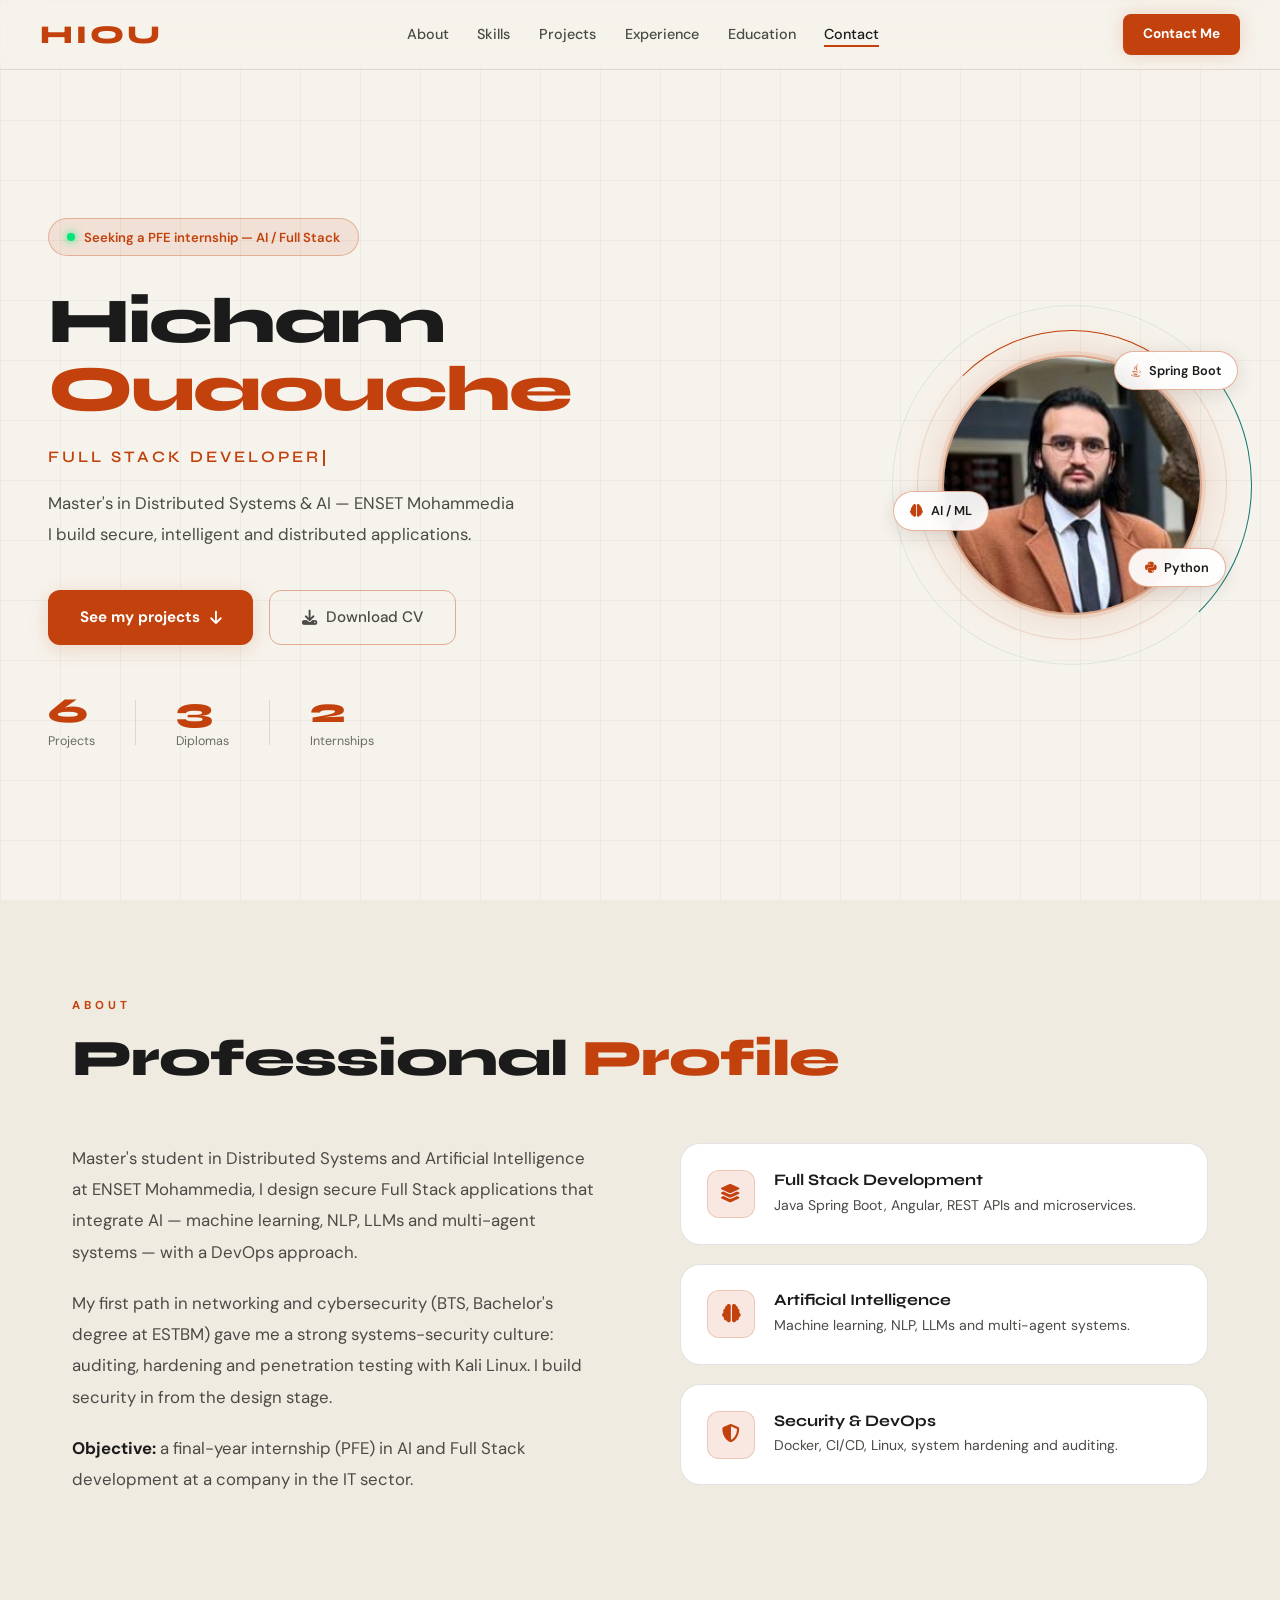
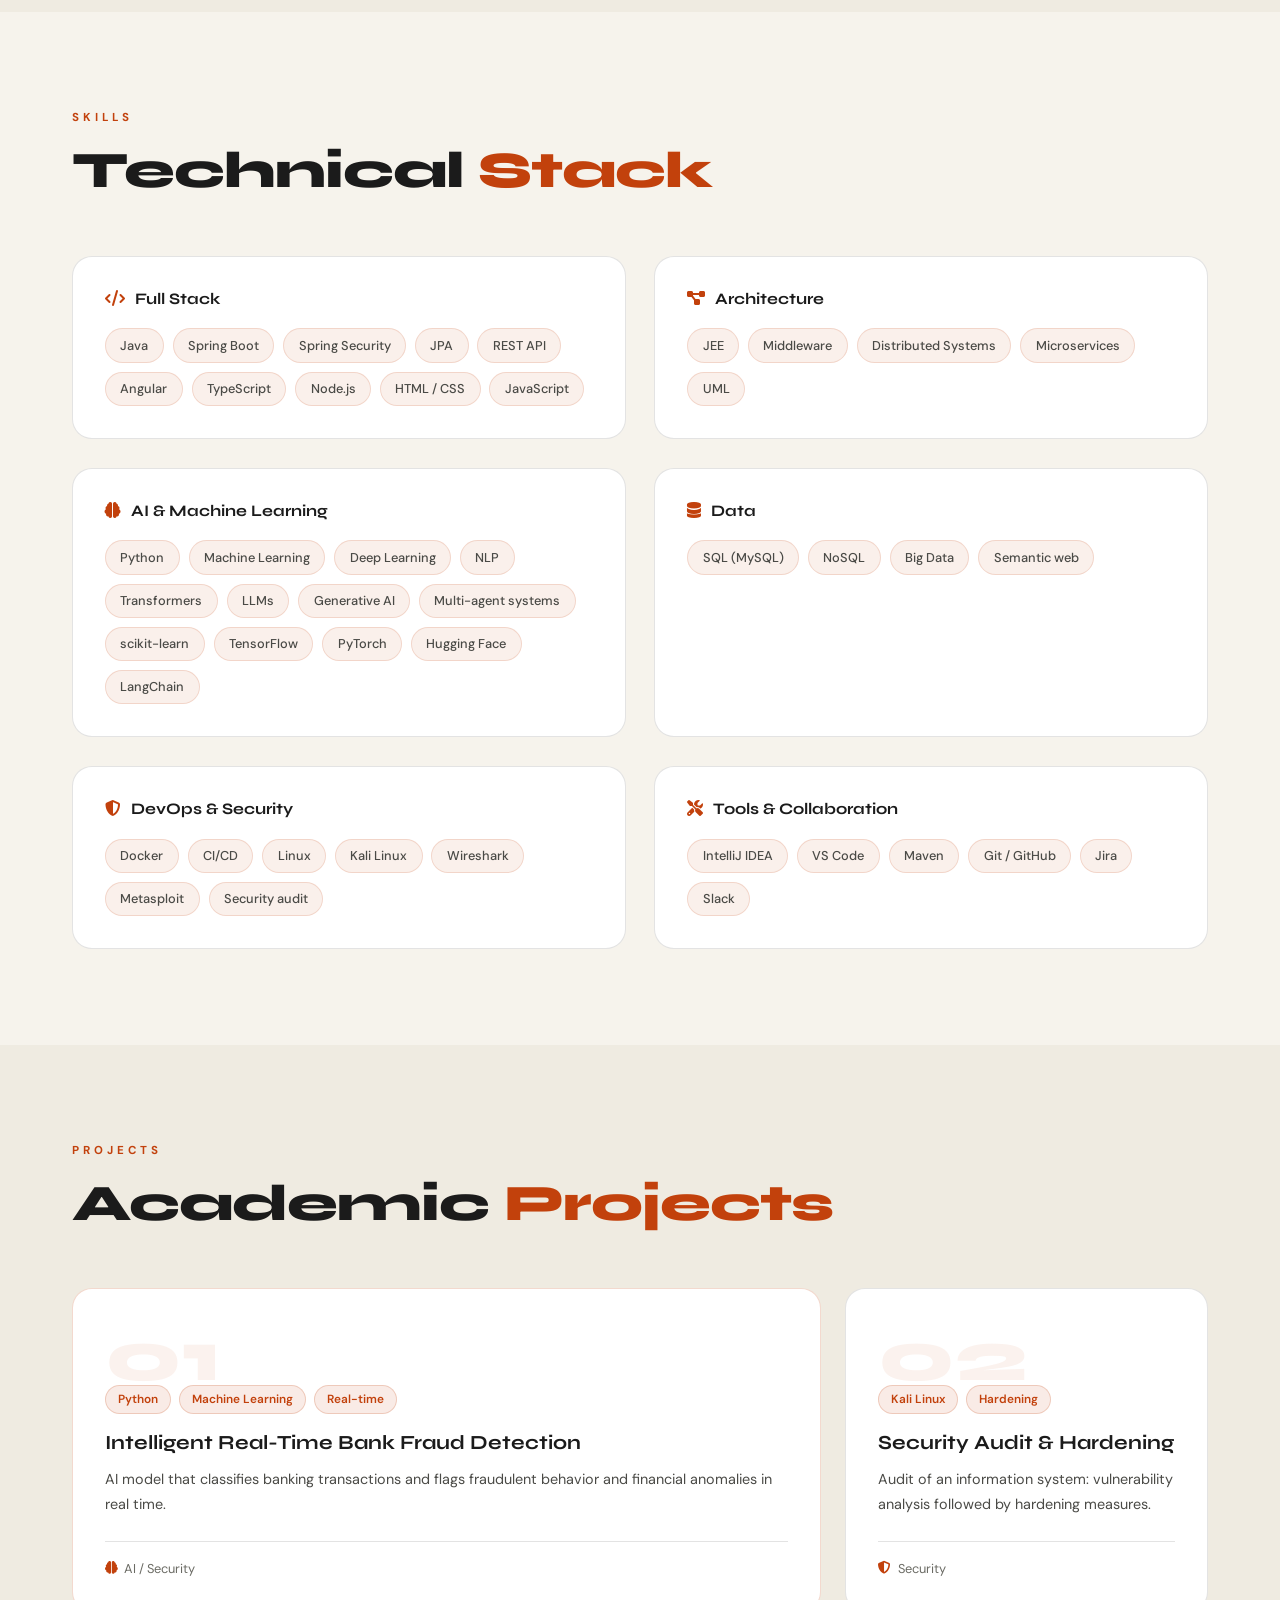
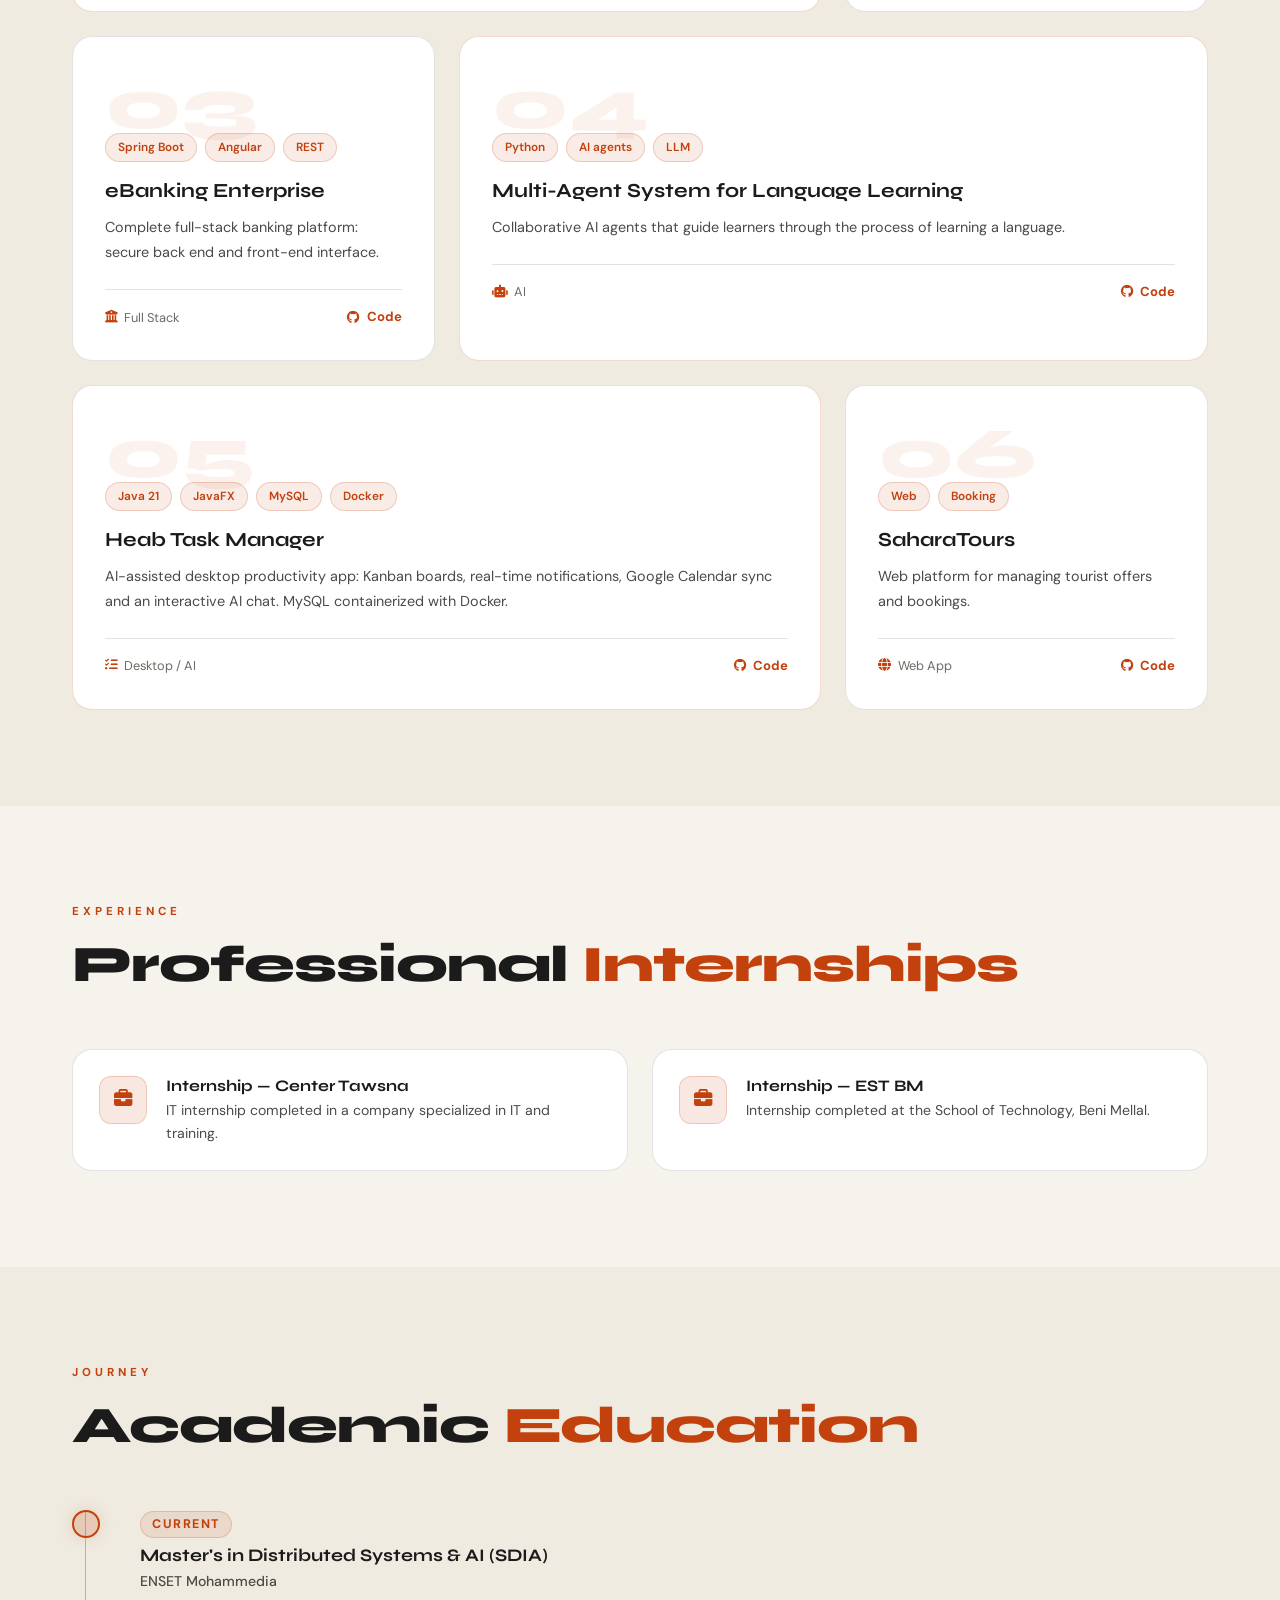
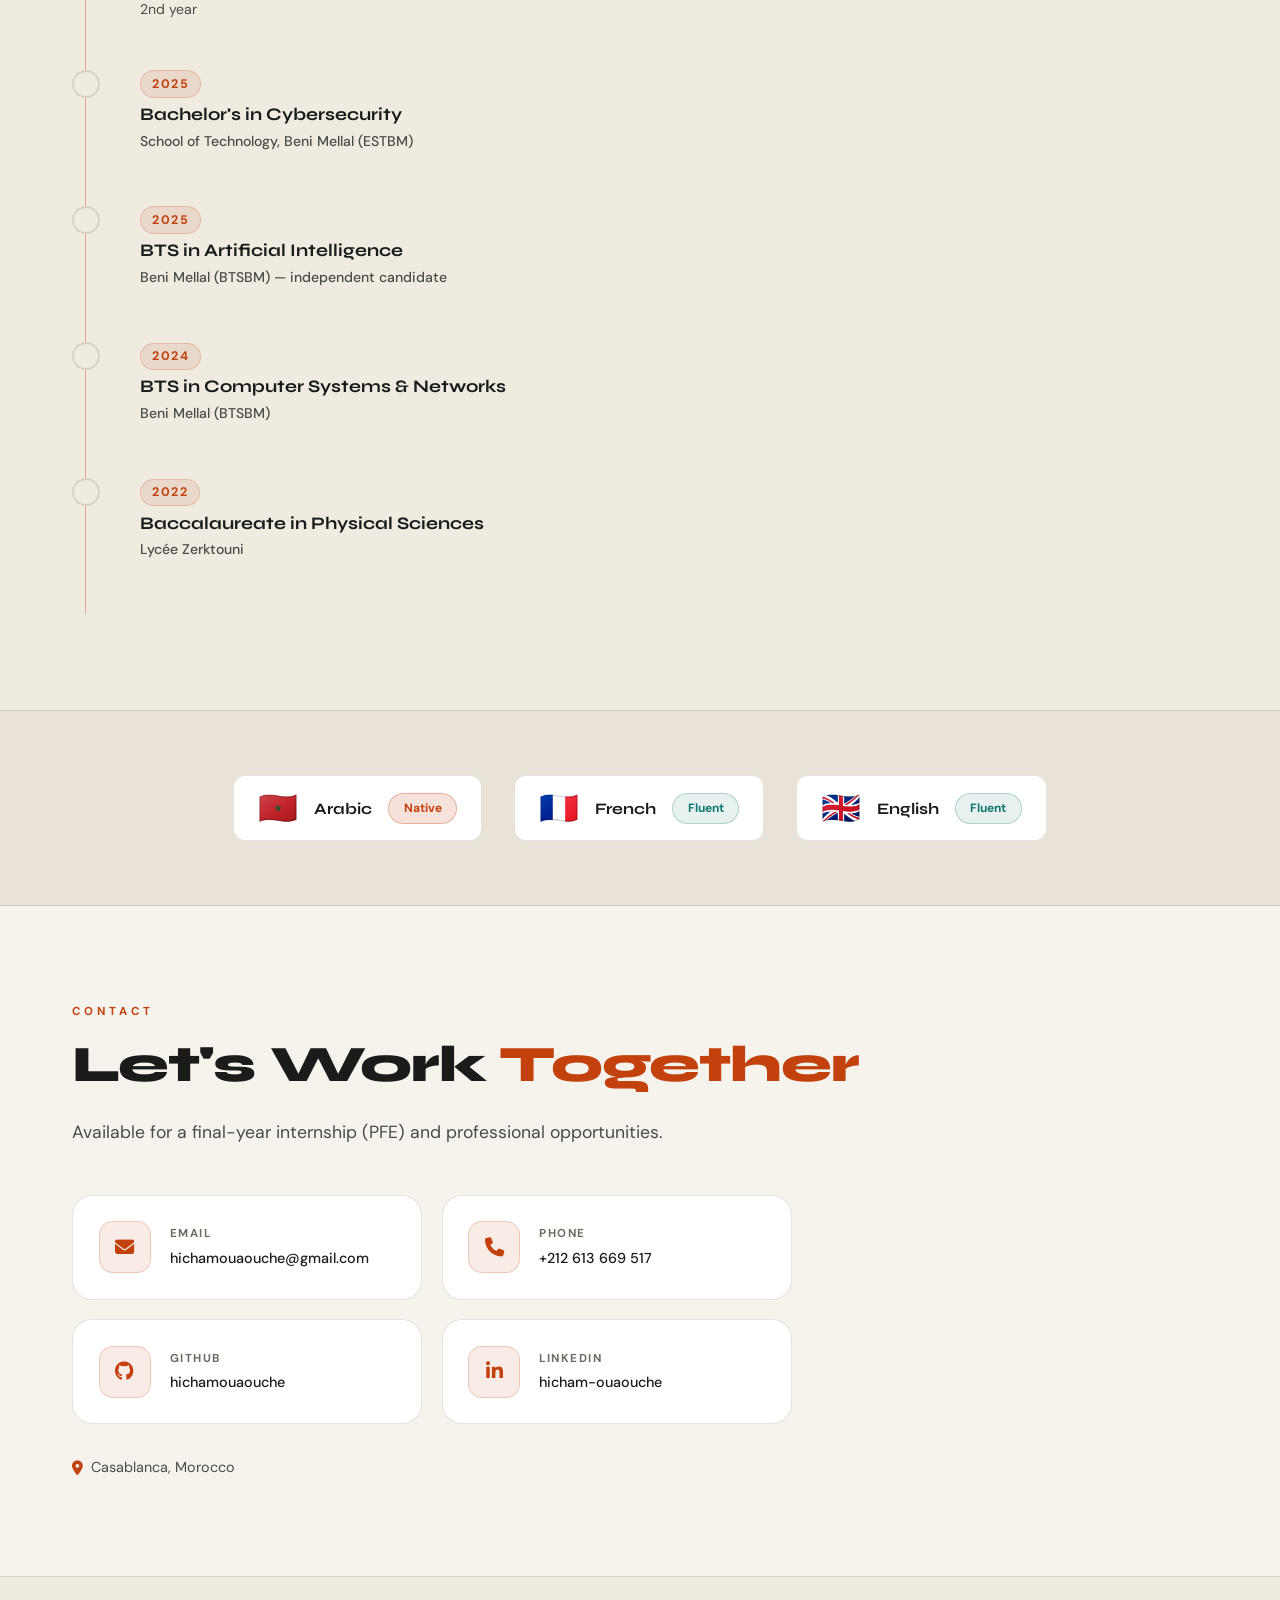
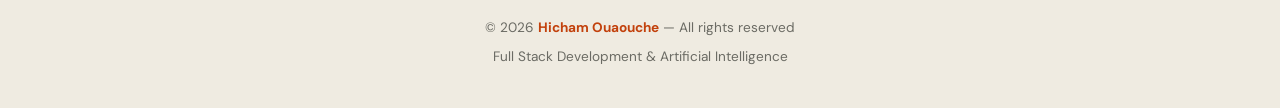
==== commit 4ac8e56c: "update" ====
--- a/docs/index.html
+++ b/docs/index.html
@@ -1,472 +1,171 @@
-
-<!--
-  Fichier principal HTML du portfolio de Hicham Ouaouche
-  Structure : navigation, sections (about, skills, projects, education, contact), formulaire de contact, footer
-  Utilise CSS externe (style.css), polices Google Fonts, Font Awesome, et script.js
--->
 <!DOCTYPE html>
 <html lang="en">
 <head>
-  <meta charset="UTF-8" />
-  <meta name="viewport" content="width=device-width, initial-scale=1.0"/>
-  <meta name="description" content="Hicham Ouaouche — Cybersecurity & AI Engineer. Portfolio showcasing projects, skills, and contact info."/>
-  <title>Hicham Ouaouche — Portfolio</title>
-  <!-- Reading progress bar -->
-  <div id="progress-bar"></div>
-  <!-- Main stylesheet -->
-  <link rel="stylesheet" href="style.css" />
-  <!-- Google Fonts -->
-  <link href="https://fonts.googleapis.com/css2?family=Syne:wght@400;600;700;800&family=DM+Sans:wght@300;400;500&display=swap" rel="stylesheet"/>
-  <!-- Font Awesome -->
-  <link rel="stylesheet" href="https://cdnjs.cloudflare.com/ajax/libs/font-awesome/6.5.0/css/all.min.css"/>
+<meta charset="UTF-8">
+<meta name="viewport" content="width=device-width, initial-scale=1.0">
+<title>Hicham Ouaouche — Full Stack Developer & AI Engineer</title>
+<meta name="description" content="Hicham Ouaouche — Full Stack Developer (Java Spring Boot, Angular) & AI Engineer. Master's student in Distributed Systems and AI at ENSET Mohammedia. Seeking a PFE internship.">
+<meta property="og:title" content="Hicham Ouaouche — Full Stack Developer & AI Engineer">
+<meta property="og:description" content="Secure, intelligent, distributed applications. Portfolio, projects and contact.">
+<meta name="theme-color" content="#F6F3EC">
+<link rel="icon" href="data:image/svg+xml,<svg xmlns='http://www.w3.org/2000/svg' viewBox='0 0 100 100'><text y='.9em' font-size='90'>👨‍💻</text></svg>">
+<link rel="preconnect" href="https://fonts.googleapis.com">
+<link rel="preconnect" href="https://fonts.gstatic.com" crossorigin>
+<link href="https://fonts.googleapis.com/css2?family=Syne:wght@600;700;800&family=DM+Sans:wght@400;500;700&display=swap" rel="stylesheet">
+<link rel="stylesheet" href="https://cdnjs.cloudflare.com/ajax/libs/font-awesome/6.5.0/css/all.min.css">
+<link rel="stylesheet" href="style.css">
+<script>document.documentElement.classList.add('js')</script>
 </head>
 <body>
+<div id="progress-bar"></div>
 
-  <!-- Reading progress bar -->
-  <div id="progress-bar"></div>
+<nav class="nav">
+  <a href="#home" class="nav-logo" aria-label="Back to top">HIOU</a>
+  <ul class="nav-links">
+    <li><a href="#about">About</a></li>
+    <li><a href="#skills">Skills</a></li>
+    <li><a href="#projects">Projects</a></li>
+    <li><a href="#experience">Experience</a></li>
+    <li><a href="#education">Education</a></li>
+    <li><a href="#contact">Contact</a></li>
+  </ul>
+  <a href="mailto:hichamouaouche@gmail.com" class="nav-cta">Contact Me</a>
+  <button class="nav-hamburger" aria-label="Toggle menu" aria-expanded="false"><span></span><span></span><span></span></button>
+</nav>
 
-  <!--
-    NAVIGATION PRINCIPALE
-    - Menu fixe, liens d'ancrage, hamburger mobile, bouton CTA
-  -->
-  <nav class="nav">
-    <a href="#" class="nav-logo" aria-label="Back to top">HIOU</a>
-    <ul class="nav-links">
-      <li><a href="#about">About</a></li>
-      <li><a href="#skills">Skills</a></li>
-      <li><a href="#projects">Projects</a></li>
-      <li><a href="#education">Education</a></li>
-      <li><a href="#contact">Contact</a></li>
-    </ul>
-    <a href="#contact-form" class="nav-cta">Contact Me</a>
-    <!-- Hamburger button (mobile) -->
-    <button class="nav-hamburger" aria-label="Toggle menu" aria-expanded="false">
-      <span></span>
-      <span></span>
-      <span></span>
-    </button>
-  </nav>
+<header class="hero" id="home">
+  <div class="hero-bg"><div class="grid-lines"></div><div class="glow glow-1"></div><div class="glow glow-2"></div></div>
+  <div class="hero-content">
+    <div class="hero-badge"><span class="badge-dot"></span>Seeking a PFE internship — AI / Full Stack</div>
+    <h1 class="hero-name"><span>Hicham</span><span class="accent">Ouaouche</span></h1>
+    <p class="hero-title"><span id="typed-text">Full Stack Developer</span><span id="typed-cursor"></span></p>
+    <p class="hero-sub">Master's in Distributed Systems &amp; AI — ENSET Mohammedia<br>I build secure, intelligent and distributed applications.</p>
+    <div class="hero-actions">
+      <a href="#projects" class="btn-primary">See my projects <i class="fa-solid fa-arrow-down"></i></a>
+      <a href="cv/Hicham_Ouaouche_CV.pdf" class="btn-ghost" download><i class="fa-solid fa-download"></i> Download CV</a>
+    </div>
+    <div class="hero-stats">
+      <div class="stat"><span class="stat-num">6</span><span class="stat-label">Projects</span></div>
+      <div class="stat-divider"></div>
+      <div class="stat"><span class="stat-num">3</span><span class="stat-label">Diplomas</span></div>
+      <div class="stat-divider"></div>
+      <div class="stat"><span class="stat-num">2</span><span class="stat-label">Internships</span></div>
+    </div>
+  </div>
+  <div class="hero-visual">
+    <div class="photo-frame">
+      <div class="photo-glow"></div>
+      <div class="photo-placeholder"><img src="hicham.jpeg" alt="Photo of Hicham Ouaouche" class="profile-photo" onerror="this.style.display='none'"></div>
+      <div class="photo-ring ring-1"></div><div class="photo-ring ring-2"></div>
+      <div class="floating-chip chip-1"><i class="fa-brands fa-java"></i> Spring Boot</div>
+      <div class="floating-chip chip-2"><i class="fa-brands fa-python"></i> Python</div>
+      <div class="floating-chip chip-3"><i class="fa-solid fa-brain"></i> AI / ML</div>
+    </div>
+  </div>
+</header>
 
-  <!--
-    FORMULAIRE DE CONTACT (popup CSS :target)
-    - S'ouvre via #contact-form, champs requis : nom, email, message
-  -->
-  <section class="contact-form-panel" id="contact-form">
-    <div class="contact-form-box">
-      <h2>Send me a message</h2>
-      <p>Fill in your details and message below.</p>
-
-      <form action="mailto:hichamouauche@gmail.com" method="post" enctype="text/plain" class="contact-form-simple">
-        <label for="full-name">Full Name</label>
-        <input type="text" id="full-name" name="Full Name" placeholder="Your full name" required />
-
-        <label for="email">Email</label>
-        <input type="email" id="email" name="Email" placeholder="you@example.com" required />
-
-        <label for="phone">Phone (optional)</label>
-        <input type="tel" id="phone" name="Phone" placeholder="+212 6XX XXX XXX" />
-
-        <label for="message">Message</label>
-        <textarea id="message" name="Message" rows="5" placeholder="What would you like to discuss?" required></textarea>
-
-        <div class="form-actions">
-          <button type="submit" class="btn-primary"><i class="fa-solid fa-paper-plane"></i> Send</button>
-          <a href="#" class="btn-ghost"><i class="fa-solid fa-xmark"></i> Close</a>
-        </div>
-      </form>
-    </div>
-  </section>
-
-  <!--
-    SECTION HERO
-    - Présentation, photo, stats, boutons d'action
-  -->
-  <section class="hero" id="home">
-    <div class="hero-bg">
-      <div class="grid-lines"></div>
-      <div class="glow glow-1"></div>
-      <div class="glow glow-2"></div>
-    </div>
-
-    <div class="hero-content">
-      <div class="hero-badge">
-        <span class="badge-dot"></span>
-        Open to Opportunities
+<main>
+<section class="about section" id="about">
+  <div class="container">
+    <div class="section-label reveal">About</div>
+    <h2 class="section-title reveal">Professional <span class="accent">Profile</span></h2>
+    <div class="about-grid">
+      <div class="about-text reveal">
+        <p>Master's student in Distributed Systems and Artificial Intelligence at ENSET Mohammedia, I design secure Full Stack applications that integrate AI — machine learning, NLP, LLMs and multi-agent systems — with a DevOps approach.</p>
+        <p>My first path in networking and cybersecurity (BTS, Bachelor's degree at ESTBM) gave me a strong systems-security culture: auditing, hardening and penetration testing with Kali Linux. I build security in from the design stage.</p>
+        <p><strong>Objective:</strong> a final-year internship (PFE) in AI and Full Stack development at a company in the IT sector.</p>
       </div>
-      <h1 class="hero-name">
-        <span>Hicham</span>
-        <span class="name-accent">Ouaouche</span>
-      </h1>
-      <p class="hero-title">
-        <span id="typed-text">Cybersecurity Expert</span><span id="typed-cursor"></span>
-      </p>
-      <p class="hero-sub">
-        SDIA Master's — ENSET Mohammedia<br/>
-        Securing the digital future through intelligent innovation.
-      </p>
-      <div class="hero-actions">
-        <a href="#projects" class="btn-primary">See my projects <i class="fa-solid fa-arrow-down"></i></a>
-        <a href="#contact" class="btn-ghost">Contact</a>
-      </div>
-      <div class="hero-stats">
-        <div class="stat">
-          <span class="stat-num">5+</span>
-          <span class="stat-label">Projects Completed</span>
-        </div>
-        <div class="stat-divider"></div>
-        <div class="stat">
-          <span class="stat-num">3+</span>
-          <span class="stat-label">Diplomas Earned</span>
-        </div>
-        <div class="stat-divider"></div>
-        <div class="stat">
-          <span class="stat-num">2</span>
-          <span class="stat-label">Internships Completed</span>
-        </div>
+      <div class="about-cards">
+        <div class="about-card reveal"><div class="card-icon"><i class="fa-solid fa-layer-group"></i></div><div><h3>Full Stack Development</h3><p>Java Spring Boot, Angular, REST APIs and microservices.</p></div></div>
+        <div class="about-card reveal"><div class="card-icon"><i class="fa-solid fa-brain"></i></div><div><h3>Artificial Intelligence</h3><p>Machine learning, NLP, LLMs and multi-agent systems.</p></div></div>
+        <div class="about-card reveal"><div class="card-icon"><i class="fa-solid fa-shield-halved"></i></div><div><h3>Security &amp; DevOps</h3><p>Docker, CI/CD, Linux, system hardening and auditing.</p></div></div>
       </div>
     </div>
+  </div>
+</section>
 
-    <div class="hero-visual">
-      <div class="photo-frame">
-        <div class="photo-glow"></div>
-        <div class="photo-placeholder">
-          <img src="hicham.jpeg" alt="Photo of Hicham Ouaouche" class="profile-photo" />
-        </div>
-        <div class="photo-ring ring-1"></div>
-        <div class="photo-ring ring-2"></div>
-        <div class="floating-chip chip-1"><i class="fa-brands fa-python"></i> Python</div>
-        <div class="floating-chip chip-2"><i class="fa-solid fa-shield-halved"></i> Kali Linux</div>
-        <div class="floating-chip chip-3"><i class="fa-solid fa-brain"></i> AI / ML</div>
-      </div>
+<section class="skills section" id="skills">
+  <div class="container">
+    <div class="section-label reveal">Skills</div>
+    <h2 class="section-title reveal">Technical <span class="accent">Stack</span></h2>
+    <div class="skills-grid">
+      <div class="skill-category reveal"><h3 class="cat-title"><i class="fa-solid fa-code"></i> Full Stack</h3><div class="skill-tags"><span class="tag">Java</span><span class="tag">Spring Boot</span><span class="tag">Spring Security</span><span class="tag">JPA</span><span class="tag">REST API</span><span class="tag">Angular</span><span class="tag">TypeScript</span><span class="tag">Node.js</span><span class="tag">HTML / CSS</span><span class="tag">JavaScript</span></div></div>
+      <div class="skill-category reveal"><h3 class="cat-title"><i class="fa-solid fa-diagram-project"></i> Architecture</h3><div class="skill-tags"><span class="tag">JEE</span><span class="tag">Middleware</span><span class="tag">Distributed Systems</span><span class="tag">Microservices</span><span class="tag">UML</span></div></div>
+      <div class="skill-category reveal"><h3 class="cat-title"><i class="fa-solid fa-brain"></i> AI &amp; Machine Learning</h3><div class="skill-tags"><span class="tag">Python</span><span class="tag">Machine Learning</span><span class="tag">Deep Learning</span><span class="tag">NLP</span><span class="tag">Transformers</span><span class="tag">LLMs</span><span class="tag">Generative AI</span><span class="tag">Multi-agent systems</span><span class="tag">scikit-learn</span><span class="tag">TensorFlow</span><span class="tag">PyTorch</span><span class="tag">Hugging Face</span><span class="tag">LangChain</span></div></div>
+      <div class="skill-category reveal"><h3 class="cat-title"><i class="fa-solid fa-database"></i> Data</h3><div class="skill-tags"><span class="tag">SQL (MySQL)</span><span class="tag">NoSQL</span><span class="tag">Big Data</span><span class="tag">Semantic web</span></div></div>
+      <div class="skill-category reveal"><h3 class="cat-title"><i class="fa-solid fa-shield-halved"></i> DevOps &amp; Security</h3><div class="skill-tags"><span class="tag">Docker</span><span class="tag">CI/CD</span><span class="tag">Linux</span><span class="tag">Kali Linux</span><span class="tag">Wireshark</span><span class="tag">Metasploit</span><span class="tag">Security audit</span></div></div>
+      <div class="skill-category reveal"><h3 class="cat-title"><i class="fa-solid fa-screwdriver-wrench"></i> Tools &amp; Collaboration</h3><div class="skill-tags"><span class="tag">IntelliJ IDEA</span><span class="tag">VS Code</span><span class="tag">Maven</span><span class="tag">Git / GitHub</span><span class="tag">Jira</span><span class="tag">Slack</span></div></div>
     </div>
-  </section>
+  </div>
+</section>
 
+<section class="projects section" id="projects">
+  <div class="container">
+    <div class="section-label reveal">Projects</div>
+    <h2 class="section-title reveal">Academic <span class="accent">Projects</span></h2>
+    <div class="projects-grid">
+      <article class="project-card featured reveal"><div class="project-number">01</div><div class="project-tags-row"><span>Python</span><span>Machine Learning</span><span>Real-time</span></div><h3>Intelligent Real-Time Bank Fraud Detection</h3><p>AI model that classifies banking transactions and flags fraudulent behavior and financial anomalies in real time.</p><div class="project-footer"><span class="project-type"><i class="fa-solid fa-brain"></i> AI / Security</span></div></article>
+      <article class="project-card reveal"><div class="project-number">02</div><div class="project-tags-row"><span>Kali Linux</span><span>Hardening</span></div><h3>Security Audit &amp; Hardening</h3><p>Audit of an information system: vulnerability analysis followed by hardening measures.</p><div class="project-footer"><span class="project-type"><i class="fa-solid fa-shield-halved"></i> Security</span></div></article>
+      <article class="project-card reveal"><div class="project-number">03</div><div class="project-tags-row"><span>Spring Boot</span><span>Angular</span><span>REST</span></div><h3>eBanking Enterprise</h3><p>Complete full-stack banking platform: secure back end and front-end interface.</p><div class="project-footer"><span class="project-type"><i class="fa-solid fa-building-columns"></i> Full Stack</span><a class="project-link" href="https://github.com/hichamouaouche/Projet__BackEnd_FrontEnd_EBanking" target="_blank" rel="noopener"><i class="fa-brands fa-github"></i> Code</a></div></article>
+      <article class="project-card featured reveal"><div class="project-number">04</div><div class="project-tags-row"><span>Python</span><span>AI agents</span><span>LLM</span></div><h3>Multi-Agent System for Language Learning</h3><p>Collaborative AI agents that guide learners through the process of learning a language.</p><div class="project-footer"><span class="project-type"><i class="fa-solid fa-robot"></i> AI</span><a class="project-link" href="https://github.com/hichamouaouche/Projet_SMA" target="_blank" rel="noopener"><i class="fa-brands fa-github"></i> Code</a></div></article>
+      <article class="project-card featured reveal"><div class="project-number">05</div><div class="project-tags-row"><span>Java 21</span><span>JavaFX</span><span>MySQL</span><span>Docker</span></div><h3>Heab Task Manager</h3><p>AI-assisted desktop productivity app: Kanban boards, real-time notifications, Google Calendar sync and an interactive AI chat. MySQL containerized with Docker.</p><div class="project-footer"><span class="project-type"><i class="fa-solid fa-list-check"></i> Desktop / AI</span><a class="project-link" href="https://github.com/hichamouaouche/heab-task-main" target="_blank" rel="noopener"><i class="fa-brands fa-github"></i> Code</a></div></article>
+      <article class="project-card reveal"><div class="project-number">06</div><div class="project-tags-row"><span>Web</span><span>Booking</span></div><h3>SaharaTours</h3><p>Web platform for managing tourist offers and bookings.</p><div class="project-footer"><span class="project-type"><i class="fa-solid fa-globe"></i> Web App</span><a class="project-link" href="https://github.com/hichamouaouche/SaharaTours" target="_blank" rel="noopener"><i class="fa-brands fa-github"></i> Code</a></div></article>
+    </div>
+  </div>
+</section>
 
-  <!--
-    SECTION ABOUT
-  -->
-  <section class="about section" id="about">
-    <div class="container">
-      <div class="section-label reveal">About</div>
-      <h2 class="section-title reveal">Professional <span class="accent">Profile</span></h2>
-      <div class="about-grid">
-        <div class="about-text reveal">
-          <p>Master's student in Distributed Systems and Artificial Intelligence at ENSET Mohammedia, specializing in the convergence of digital security and advanced AI.</p>
-          <p>With a degree in Cybersecurity from ESTBM, I have developed hands-on expertise in security auditing, penetration testing, and system hardening using tools like Kali Linux, Wireshark, and Metasploit.</p>
-          <p>My goal: to design intelligent systems capable of detecting and preventing cyber threats in real time.</p>
-        </div>
-        <div class="about-cards">
-          <div class="about-card reveal">
-            <div class="card-icon"><i class="fa-solid fa-shield-halved"></i></div>
-            <div>
-              <h3>Cybersecurity</h3>
-              <p>Auditing, pentesting, vulnerability analysis, and system hardening.</p>
-            </div>
-          </div>
-          <div class="about-card reveal">
-            <div class="card-icon"><i class="fa-solid fa-brain"></i></div>
-            <div>
-              <h3>Artificial Intelligence</h3>
-              <p>Machine learning applied to fraud and anomaly detection.</p>
-            </div>
-          </div>
-          <div class="about-card reveal">
-            <div class="card-icon"><i class="fa-solid fa-network-wired"></i></div>
-            <div>
-              <h3>Networks</h3>
-              <p>Network administration, distributed systems, and infrastructure security.</p>
-            </div>
-          </div>
-        </div>
-      </div>
+<section class="experience section" id="experience">
+  <div class="container">
+    <div class="section-label reveal">Experience</div>
+    <h2 class="section-title reveal">Professional <span class="accent">Internships</span></h2>
+    <div class="exp-grid">
+      <!-- TODO: add dates, missions and technologies for each internship -->
+      <div class="about-card reveal"><div class="card-icon"><i class="fa-solid fa-briefcase"></i></div><div><h3>Internship — Center Tawsna</h3><p>IT internship completed in a company specialized in IT and training.</p></div></div>
+      <div class="about-card reveal"><div class="card-icon"><i class="fa-solid fa-briefcase"></i></div><div><h3>Internship — EST BM</h3><p>Internship completed at the School of Technology, Beni Mellal.</p></div></div>
     </div>
-  </section>
+  </div>
+</section>
 
+<section class="education section" id="education">
+  <div class="container">
+    <div class="section-label reveal">Journey</div>
+    <h2 class="section-title reveal">Academic <span class="accent">Education</span></h2>
+    <div class="timeline">
+      <div class="timeline-item reveal active"><div class="timeline-dot"></div><div class="timeline-body"><span class="timeline-year">Current</span><h3>Master's in Distributed Systems &amp; AI (SDIA)</h3><p class="timeline-school">ENSET Mohammedia</p><p>2nd year</p></div></div>
+      <div class="timeline-item reveal"><div class="timeline-dot"></div><div class="timeline-body"><span class="timeline-year">2025</span><h3>Bachelor's in Cybersecurity</h3><p class="timeline-school">School of Technology, Beni Mellal (ESTBM)</p></div></div>
+      <div class="timeline-item reveal"><div class="timeline-dot"></div><div class="timeline-body"><span class="timeline-year">2025</span><h3>BTS in Artificial Intelligence</h3><p class="timeline-school">Beni Mellal (BTSBM) — independent candidate</p></div></div>
+      <div class="timeline-item reveal"><div class="timeline-dot"></div><div class="timeline-body"><span class="timeline-year">2024</span><h3>BTS in Computer Systems &amp; Networks</h3><p class="timeline-school">Beni Mellal (BTSBM)</p></div></div>
+      <div class="timeline-item reveal"><div class="timeline-dot"></div><div class="timeline-body"><span class="timeline-year">2022</span><h3>Baccalaureate in Physical Sciences</h3><p class="timeline-school">Lycée Zerktouni</p></div></div>
+    </div>
+  </div>
+</section>
 
-  <!--
-    SECTION SKILLS
-  -->
-  <section class="skills section" id="skills">
-    <div class="container">
-      <div class="section-label reveal">Skills</div>
-      <h2 class="section-title reveal">Technical <span class="accent">Stack</span></h2>
-      <div class="skills-grid">
+<section class="languages-section" aria-label="Languages">
+  <div class="container"><div class="lang-bar">
+    <div class="lang-item reveal"><span class="lang-flag">🇲🇦</span><span class="lang-name">Arabic</span><span class="lang-level native">Native</span></div>
+    <div class="lang-item reveal"><span class="lang-flag">🇫🇷</span><span class="lang-name">French</span><span class="lang-level fluent">Fluent</span></div>
+    <div class="lang-item reveal"><span class="lang-flag">🇬🇧</span><span class="lang-name">English</span><span class="lang-level fluent">Fluent</span></div>
+  </div></div>
+</section>
 
-        <div class="skill-category reveal">
-          <h3 class="cat-title"><i class="fa-solid fa-shield-halved"></i> Security</h3>
-          <div class="skill-tags">
-            <span class="tag">Kali Linux</span>
-            <span class="tag">Wireshark</span>
-            <span class="tag">Metasploit</span>
-            <span class="tag">Vulnerability Analysis</span>
-            <span class="tag">Firewall</span>
-            <span class="tag">Security Audit</span>
-            <span class="tag">Pentest</span>
-          </div>
-        </div>
+<section class="contact section" id="contact">
+  <div class="container">
+    <div class="section-label reveal">Contact</div>
+    <h2 class="section-title reveal">Let's Work <span class="accent">Together</span></h2>
+    <p class="contact-sub reveal">Available for a final-year internship (PFE) and professional opportunities.</p>
+    <div class="contact-grid">
+      <a href="mailto:hichamouaouche@gmail.com" class="contact-card reveal"><div class="contact-icon"><i class="fa-solid fa-envelope"></i></div><div><p class="contact-label">Email</p><p class="contact-value">hichamouaouche@gmail.com</p></div></a>
+      <a href="tel:+212613669517" class="contact-card reveal"><div class="contact-icon"><i class="fa-solid fa-phone"></i></div><div><p class="contact-label">Phone</p><p class="contact-value">+212 613 669 517</p></div></a>
+      <a href="https://github.com/hichamouaouche" target="_blank" rel="noopener" class="contact-card reveal"><div class="contact-icon"><i class="fa-brands fa-github"></i></div><div><p class="contact-label">GitHub</p><p class="contact-value">hichamouaouche</p></div></a>
+      <a href="https://linkedin.com/in/hicham-ouaouche-64847832b" target="_blank" rel="noopener" class="contact-card reveal"><div class="contact-icon"><i class="fa-brands fa-linkedin-in"></i></div><div><p class="contact-label">LinkedIn</p><p class="contact-value">hicham-ouaouche</p></div></a>
+    </div>
+    <p class="contact-location reveal"><i class="fa-solid fa-location-dot"></i> Casablanca, Morocco</p>
+  </div>
+</section>
+</main>
 
-        <div class="skill-category reveal">
-          <h3 class="cat-title"><i class="fa-solid fa-code"></i> Programming</h3>
-          <div class="skill-tags">
-            <span class="tag">Python</span>
-            <span class="tag">Java</span>
-            <span class="tag">Bash</span>
-            <span class="tag">HTML / CSS</span>
-            <span class="tag">PHP</span>
-            <span class="tag">JavaScript</span>
-            <span class="tag">WordPress</span>
-          </div>
-        </div>
-
-        <div class="skill-category reveal">
-          <h3 class="cat-title"><i class="fa-solid fa-server"></i> Systems &amp; Networks</h3>
-          <div class="skill-tags">
-            <span class="tag">Ubuntu</span>
-            <span class="tag">Windows Server</span>
-            <span class="tag">Network Administration</span>
-            <span class="tag">Distributed Systems</span>
-          </div>
-        </div>
-
-        <div class="skill-category reveal">
-          <h3 class="cat-title"><i class="fa-solid fa-brain"></i> AI &amp; Big Data</h3>
-          <div class="skill-tags">
-            <span class="tag">Machine Learning</span>
-            <span class="tag">Anomaly Detection</span>
-            <span class="tag">Big Data</span>
-            <span class="tag">Applied Mathematics</span>
-          </div>
-        </div>
-
-      </div>
-    </div>
-  </section>
-
-
-  <!--
-    SECTION PROJECTS
-  -->
-  <section class="projects section" id="projects">
-    <div class="container">
-      <div class="section-label reveal">Projects</div>
-      <h2 class="section-title reveal">Recent <span class="accent">Work</span></h2>
-      <div class="projects-grid">
-
-        <div class="project-card featured reveal">
-          <div class="project-number">01</div>
-          <div class="project-tags-row">
-            <span>Python</span><span>Machine Learning</span><span>Real-time</span>
-          </div>
-          <h3>Bank Fraud Detection with AI</h3>
-          <p>Real-time detection system using machine learning to identify banking fraud and financial anomalies. Achieves high accuracy with minimal false positives.</p>
-          <div class="project-footer">
-            <span class="project-type"><i class="fa-solid fa-brain"></i> AI / Cybersecurity</span>
-          </div>
-        </div>
-
-        <div class="project-card reveal">
-          <div class="project-number">02</div>
-          <div class="project-tags-row">
-            <span>Kali Linux</span><span>Metasploit</span>
-          </div>
-          <h3>System Security Audit</h3>
-          <p>In-depth analysis and strengthening of a complete system's security. Penetration testing and vulnerability reporting.</p>
-          <div class="project-footer">
-            <span class="project-type"><i class="fa-solid fa-shield-halved"></i> Security</span>
-          </div>
-        </div>
-
-        <div class="project-card reveal">
-          <div class="project-number">03</div>
-          <div class="project-tags-row">
-            <span>Java</span><span>Application</span>
-          </div>
-          <h3>Heab Task Manager</h3>
-          <p>Task management platform to optimize personal and professional productivity and organization.</p>
-          <div class="project-footer">
-            <span class="project-type"><i class="fa-solid fa-list-check"></i> Productivity</span>
-          </div>
-        </div>
-
-        <div class="project-card reveal">
-          <div class="project-number">04</div>
-          <div class="project-tags-row">
-            <span>PHP</span><span>HTML/CSS</span>
-          </div>
-          <h3>Student Absence Management</h3>
-          <p>Web application for tracking student attendance with dashboard and automated reports.</p>
-          <div class="project-footer">
-            <span class="project-type"><i class="fa-solid fa-globe"></i> Web App</span>
-          </div>
-        </div>
-
-        <div class="project-card reveal">
-          <div class="project-number">05</div>
-          <div class="project-tags-row">
-            <span>PHP</span><span>HTML/CSS</span>
-          </div>
-          <h3>IT Equipment Management</h3>
-          <p>Website for tracking computer equipment with inventory, assignments, and maintenance history.</p>
-          <div class="project-footer">
-            <span class="project-type"><i class="fa-solid fa-globe"></i> Web App</span>
-          </div>
-        </div>
-
-      </div>
-    </div>
-  </section>
-
-
-  <!--
-    SECTION EDUCATION
-  -->
-  <section class="education section" id="education">
-    <div class="container">
-      <div class="section-label reveal">Journey</div>
-      <h2 class="section-title reveal">Academic <span class="accent">Education</span></h2>
-      <div class="timeline">
-
-        <div class="timeline-item active">
-          <div class="timeline-dot"></div>
-          <div class="timeline-body">
-            <span class="timeline-year">Ongoing</span>
-            <h3>Master SDIA</h3>
-            <p class="timeline-school">ENSET Mohammedia</p>
-            <p>Distributed Systems and Artificial Intelligence — 1st year</p>
-          </div>
-        </div>
-
-        <div class="timeline-item">
-          <div class="timeline-dot"></div>
-          <div class="timeline-body">
-            <span class="timeline-year">2025</span>
-            <h3>Cybersecurity Bachelor's</h3>
-            <p class="timeline-school">École Supérieure de Technologie, Mohammedia (ESTBM)</p>
-          </div>
-        </div>
-
-        <div class="timeline-item">
-          <div class="timeline-dot"></div>
-          <div class="timeline-body">
-            <span class="timeline-year">2025</span>
-            <h3>AI Technical Diploma</h3>
-            <p class="timeline-school">BTSBM, Mohammedia (Independent Candidate)</p>
-          </div>
-        </div>
-
-        <div class="timeline-item">
-          <div class="timeline-dot"></div>
-          <div class="timeline-body">
-            <span class="timeline-year">2024</span>
-            <h3>IT Systems &amp; Networks Diploma</h3>
-            <p class="timeline-school">BTSBM, Mohammedia</p>
-          </div>
-        </div>
-
-        <div class="timeline-item">
-          <div class="timeline-dot"></div>
-          <div class="timeline-body">
-            <span class="timeline-year">2022</span>
-            <h3>High School Diploma — Physical Sciences</h3>
-            <p class="timeline-school">Lycée Zerktouni, Mohammedia</p>
-          </div>
-        </div>
-
-      </div>
-    </div>
-  </section>
-
-  <!--
-    SECTION LANGUAGES
-  -->
-  <section class="languages-section">
-    <div class="container">
-      <div class="lang-bar">
-        <div class="lang-item reveal">
-          <span class="lang-flag">🇲🇦</span>
-          <span class="lang-name">Arabic</span>
-          <span class="lang-level native">Native</span>
-        </div>
-        <div class="lang-item reveal">
-          <span class="lang-flag">🇫🇷</span>
-          <span class="lang-name">French</span>
-          <span class="lang-level fluent">Fluent</span>
-        </div>
-        <div class="lang-item reveal">
-          <span class="lang-flag">🇬🇧</span>
-          <span class="lang-name">English</span>
-          <span class="lang-level fluent">Fluent</span>
-        </div>
-      </div>
-    </div>
-  </section>
-
-
-  <!--
-    SECTION CONTACT
-  -->
-  <section class="contact section" id="contact">
-    <div class="container">
-      <div class="section-label reveal">Contact</div>
-      <h2 class="section-title reveal">Let's Work <span class="accent">Together</span></h2>
-      <p class="contact-sub reveal">I am available for internships, projects, and professional opportunities.</p>
-      <div class="contact-grid">
-        <a href="mailto:hichamouauche@gmail.com" class="contact-card reveal">
-          <div class="contact-icon"><i class="fa-solid fa-envelope"></i></div>
-          <div>
-            <p class="contact-label">Email</p>
-            <p class="contact-value">hichamouauche@gmail.com</p>
-          </div>
-        </a>
-        <a href="tel:+212613669517" class="contact-card reveal">
-          <div class="contact-icon"><i class="fa-solid fa-phone"></i></div>
-          <div>
-            <p class="contact-label">Phone</p>
-            <p class="contact-value">+212 613 669 517</p>
-          </div>
-        </a>
-        <a href="https://github.com/hichamouaouche" target="_blank" rel="noopener" class="contact-card reveal">
-          <div class="contact-icon"><i class="fa-brands fa-github"></i></div>
-          <div>
-            <p class="contact-label">GitHub</p>
-            <p class="contact-value">hichamouaouche</p>
-          </div>
-        </a>
-        <a href="https://linkedin.com/in/hichamouaouche-64847832b" target="_blank" rel="noopener" class="contact-card reveal">
-          <div class="contact-icon"><i class="fa-brands fa-linkedin-in"></i></div>
-          <div>
-            <p class="contact-label">LinkedIn</p>
-            <p class="contact-value">hichamouaouche</p>
-          </div>
-        </a>
-      </div>
-      <p class="contact-location reveal">
-        <i class="fa-solid fa-location-dot"></i> Mohammedia, Casablanca — Morocco
-      </p>
-    </div>
-  </section>
-
-
-  <!--
-    FOOTER
-  -->
-  <footer class="footer">
-    <div class="container">
-      <p>© 2025 <span class="footer-accent">Hicham Ouaouche</span> — All rights reserved</p>
-      <p class="footer-sub">Cybersecurity &amp; Artificial Intelligence</p>
-    </div>
-  </footer>
-
-  <!-- Scroll to top button -->
-  <button id="scroll-top" aria-label="Back to top">
-    <i class="fa-solid fa-chevron-up"></i>
-  </button>
-
-  <!-- Toast notification -->
-  <div id="toast" role="alert" aria-live="polite"></div>
-
-  <!-- Main JavaScript -->
-  <script src="script.js"></script>
-
+<footer class="footer"><div class="container"><p>© <span id="year">2026</span> <span class="accent">Hicham Ouaouche</span> — All rights reserved</p><p class="footer-sub">Full Stack Development &amp; Artificial Intelligence</p></div></footer>
+<button id="scroll-top" aria-label="Back to top"><i class="fa-solid fa-chevron-up"></i></button>
+<script src="script.js"></script>
 </body>
 </html>
--- a/docs/style.css
+++ b/docs/style.css
@@ -1,1429 +1,189 @@
-/* =========================================================
-   Portfolio — Hicham Ouaouche
-   style.css — Complete Professional Dark Theme
-   ========================================================= */
+/* Portfolio — Hicham Ouaouche | style.css (warm paper theme) */
+:root{--bg:#F6F3EC;--bg-2:#EFEBE1;--bg-3:#E8E3D6;--surface:#FFFFFF;--surface-hover:#FFFFFF;--glass:rgba(255,255,255,.92);
+--accent:#C2410C;--accent-2:#0F766E;--glow:rgba(194,65,12,.18);--border:rgba(27,27,27,.12);--border-accent:rgba(194,65,12,.4);
+--text:#1B1B1B;--muted:#4A4A46;--dim:#6B6B64;--grad:#C2410C;
+--r:12px;--r-lg:20px;--ease:cubic-bezier(.4,0,.2,1);--t:.3s var(--ease);--head:'Syne',sans-serif;--body:'DM Sans',sans-serif;--nav-h:70px}
+*,*::before,*::after{box-sizing:border-box;margin:0;padding:0}
+html{scroll-behavior:smooth;scroll-padding-top:var(--nav-h)}
+body{background:var(--bg);color:var(--text);font:16px/1.65 var(--body);overflow-x:hidden;-webkit-font-smoothing:antialiased}
+a{text-decoration:none;color:inherit}ul{list-style:none}img{max-width:100%;display:block}
+a:focus-visible,button:focus-visible{outline:2px solid var(--accent-2);outline-offset:3px}
+.container{max-width:1200px;margin:0 auto;padding:0 2rem}
+.accent{color:var(--accent)}
+::-webkit-scrollbar{width:6px}::-webkit-scrollbar-track{background:var(--bg)}::-webkit-scrollbar-thumb{background:var(--accent);border-radius:10px}
 
-/* =========================================================
-   1) CSS VARIABLES (Global Design Tokens)
-   ========================================================= */
-:root {
-  /* Core Palette — Deep Purple / Indigo Dark */
-  --bg:            #0a0613;
-  --bg-2:          #0f0a1e;
-  --bg-3:          #160e2a;
-  --surface:       rgba(255,255,255,0.05);
-  --surface-hover: rgba(255,255,255,0.09);
-  --glass:         rgba(15,10,30,0.70);
+/* Progress + nav */
+#progress-bar{position:fixed;top:0;left:0;height:3px;width:0;z-index:9999;background:var(--grad)}
+.nav{position:fixed;inset:0 0 auto 0;z-index:1000;height:var(--nav-h);display:flex;align-items:center;justify-content:space-between;padding:0 2.5rem;background:rgba(246,243,236,.7);backdrop-filter:blur(18px);-webkit-backdrop-filter:blur(18px);border-bottom:1px solid var(--border);transition:background var(--t),box-shadow var(--t)}
+.nav.scrolled{background:rgba(246,243,236,.95);box-shadow:0 4px 30px rgba(27,27,27,.12)}
+.nav-logo{font:800 1.6rem var(--head);letter-spacing:3px;color:var(--accent)}
+.nav-links{display:flex;gap:1.8rem}
+.nav-links a{font-size:.9rem;font-weight:500;color:var(--muted);position:relative;transition:color var(--t)}
+.nav-links a::after{content:'';position:absolute;bottom:-4px;left:0;width:0;height:2px;background:var(--grad);transition:width var(--t)}
+.nav-links a:hover,.nav-links a.active{color:var(--text)}
+.nav-links a:hover::after,.nav-links a.active::after{width:100%}
+.nav-cta{background:var(--grad);color:#fff;padding:.55rem 1.25rem;border-radius:8px;font-size:.85rem;font-weight:700;box-shadow:0 0 20px var(--glow);transition:transform var(--t),box-shadow var(--t)}
+.nav-cta:hover{transform:translateY(-2px);box-shadow:0 4px 28px var(--glow)}
+.nav-hamburger{display:none;flex-direction:column;gap:5px;cursor:pointer;padding:4px;background:none;border:0}
+.nav-hamburger span{display:block;width:24px;height:2px;background:var(--text);border-radius:2px;transition:transform var(--t),opacity var(--t)}
+.nav-hamburger.open span:nth-child(1){transform:translateY(7px) rotate(45deg)}
+.nav-hamburger.open span:nth-child(2){opacity:0}
+.nav-hamburger.open span:nth-child(3){transform:translateY(-7px) rotate(-45deg)}
 
-  /* Accent */
-  --accent:        #4f8aff;
-  --accent-2:      #00d4ff;
-  --accent-glow:   rgba(79,138,255,0.25);
-  --accent-glow-2: rgba(0,212,255,0.18);
+/* Buttons */
+.btn-primary,.btn-ghost{display:inline-flex;align-items:center;gap:.6rem;padding:.85rem 2rem;border-radius:var(--r);font:inherit;font-weight:700;font-size:.95rem;cursor:pointer;transition:transform var(--t),box-shadow var(--t),background var(--t),color var(--t)}
+.btn-primary{background:var(--grad);color:#fff;border:0;box-shadow:0 4px 20px var(--glow)}
+.btn-primary:hover{transform:translateY(-3px);box-shadow:0 10px 36px var(--glow)}
+.btn-ghost{border:1px solid var(--border-accent);color:var(--muted);background:transparent;font-weight:500}
+.btn-ghost:hover{border-color:var(--accent);color:var(--accent);background:var(--glow);transform:translateY(-2px)}
 
-  /* Borders */
-  --border:        rgba(255,255,255,0.08);
-  --border-accent: rgba(79,138,255,0.35);
+/* Hero */
+.hero{min-height:100vh;display:flex;align-items:center;justify-content:space-between;gap:3rem;padding:calc(var(--nav-h) + 4rem) 3rem 4rem;position:relative;overflow:hidden;background:var(--bg)}
+.hero-bg{position:absolute;inset:0;pointer-events:none}
+.grid-lines{position:absolute;inset:0;background-image:linear-gradient(rgba(27,27,27,.045) 1px,transparent 1px),linear-gradient(90deg,rgba(27,27,27,.045) 1px,transparent 1px);background-size:60px 60px;animation:grid 20s linear infinite}
+@keyframes grid{to{background-position:60px 60px}}
+.glow{display:none}
+.glow-1{width:700px;height:700px;background:radial-gradient(circle,rgba(194,65,12,.18),transparent 70%);top:-250px;right:-150px}
+.glow-2{width:500px;height:500px;background:radial-gradient(circle,rgba(15,118,110,.12),transparent 70%);bottom:-150px;left:-100px}
+.hero-content{position:relative;flex:1;max-width:640px}
+.hero-badge{display:inline-flex;align-items:center;gap:.6rem;background:rgba(194,65,12,.1);border:1px solid rgba(194,65,12,.3);color:var(--accent);padding:.45rem 1.1rem;border-radius:100px;font-size:.82rem;font-weight:600;margin-bottom:2rem}
+.badge-dot{width:8px;height:8px;background:#00e676;border-radius:50%;box-shadow:0 0 8px #00e676;animation:pulse 2s ease-in-out infinite}
+@keyframes pulse{50%{transform:scale(1.25);box-shadow:0 0 12px #00e676}}
+.hero-name{font:800 clamp(2.4rem,5vw,4.5rem)/1.05 var(--head);letter-spacing:-2px;display:flex;flex-direction:column;margin-bottom:1.5rem}
+.hero-title{font:600 1rem var(--head);color:var(--muted);letter-spacing:3px;text-transform:uppercase;margin-bottom:1rem;min-height:1.6em}
+#typed-text{color:var(--accent)}
+#typed-cursor{display:inline-block;width:2px;height:1em;background:var(--accent);margin-left:2px;vertical-align:middle;animation:blink 1s step-end infinite}
+@keyframes blink{50%{opacity:0}}
+.hero-sub{font-size:1.05rem;color:var(--muted);line-height:1.85;margin-bottom:2.5rem}
+.hero-actions{display:flex;gap:1rem;flex-wrap:wrap;margin-bottom:3rem}
+.hero-stats{display:flex;align-items:center;gap:2.5rem}
+.stat{display:flex;flex-direction:column}
+.stat-num{font:800 2.2rem/1 var(--head);color:var(--accent)}
+.stat-label{font-size:.78rem;color:var(--dim);margin-top:.2rem}
+.stat-divider{width:1px;height:45px;background:var(--border)}
+.hero-visual{position:relative;flex-shrink:0}
+.photo-frame{position:relative;width:320px;height:320px;display:flex;align-items:center;justify-content:center}
+.photo-glow{position:absolute;inset:-20px;border-radius:50%;background:none}
+.photo-placeholder{width:260px;height:260px;border-radius:50%;background:var(--bg-3);border:2px solid var(--border-accent);position:relative;z-index:2;overflow:hidden;box-shadow:0 0 0 4px rgba(194,65,12,.1),0 0 50px rgba(194,65,12,.2)}
+.profile-photo{width:100%;height:100%;object-fit:cover}
+.photo-ring{position:absolute;border-radius:50%;border:1px solid transparent;pointer-events:none}
+.ring-1{width:310px;height:310px;border-color:rgba(194,65,12,.15);border-top-color:var(--accent);animation:spin 12s linear infinite}
+.ring-2{width:360px;height:360px;border-color:rgba(15,118,110,.1);border-right-color:var(--accent-2);animation:spin 20s linear infinite reverse}
+@keyframes spin{to{transform:rotate(360deg)}}
+.floating-chip{position:absolute;display:flex;align-items:center;gap:.5rem;background:var(--glass);backdrop-filter:blur(12px);border:1px solid var(--border-accent);border-radius:100px;padding:.5rem 1rem;font-size:.8rem;font-weight:600;white-space:nowrap;box-shadow:0 4px 20px rgba(27,27,27,.12);z-index:5;animation:float 4s ease-in-out infinite}
+.floating-chip i{color:var(--accent)}
+.chip-1{top:8%;right:-2%}.chip-2{bottom:18%;right:2%;animation-delay:1.5s}.chip-3{top:52%;left:-6%;animation-delay:3s}
+@keyframes float{50%{transform:translateY(-10px)}}
 
-  /* Text */
-  --text:          #e8f0fe;
-  --text-muted:    #8fa3c0;
-  --text-dim:      #4a6080;
+/* Sections */
+.section{padding:6rem 0}
+.about,.projects,.education{background:var(--bg-2)}
+.section-label{font-size:.72rem;font-weight:700;color:var(--accent);letter-spacing:4px;text-transform:uppercase;margin-bottom:1rem}
+.section-title{font:800 clamp(2rem,4vw,3.2rem)/1.1 var(--head);letter-spacing:-1px;margin-bottom:3.5rem}
+.js .reveal{opacity:0;transform:translateY(40px);transition:opacity .7s var(--ease),transform .7s var(--ease)}
+.js .reveal.visible{opacity:1;transform:none}
 
-  /* Gradients */
-  --grad-accent:   linear-gradient(135deg, #4f8aff 0%, #00d4ff 100%);
-  --grad-hero:     linear-gradient(135deg, #0a0613 0%, #0f0a1e 60%, #160e2a 100%);
+/* About + cards */
+.about-grid{display:grid;grid-template-columns:1fr 1fr;gap:5rem;align-items:start}
+.about-text p{color:var(--muted);font-size:1.05rem;margin-bottom:1.3rem;line-height:1.85}
+.about-text strong{color:var(--text)}
+.about-cards{display:flex;flex-direction:column;gap:1.2rem}
+.about-card{background:var(--surface);border:1px solid var(--border);border-radius:var(--r-lg);padding:1.6rem;display:flex;gap:1.2rem;align-items:flex-start;transition:background var(--t),border-color var(--t),transform var(--t),box-shadow var(--t)}
+.about-card:hover{background:var(--surface-hover);border-color:var(--border-accent);box-shadow:-4px 0 24px var(--glow)}
+.card-icon{width:48px;height:48px;background:rgba(194,65,12,.12);border:1px solid rgba(194,65,12,.2);border-radius:12px;display:flex;align-items:center;justify-content:center;color:var(--accent);font-size:1.15rem;flex-shrink:0}
+.about-card h3{font:700 1rem var(--head);margin-bottom:.3rem}
+.about-card p{font-size:.88rem;color:var(--muted);line-height:1.6}
+.exp-grid{display:grid;grid-template-columns:repeat(2,1fr);gap:1.5rem}
 
-  /* Shapes */
-  --radius:    12px;
-  --radius-lg: 20px;
-  --radius-xl: 28px;
+/* Skills */
+.skills-grid{display:grid;grid-template-columns:repeat(2,1fr);gap:1.8rem}
+.skill-category{background:var(--surface);border:1px solid var(--border);border-radius:var(--r-lg);padding:2rem;transition:border-color var(--t),background var(--t),box-shadow var(--t)}
+.skill-category:hover{border-color:var(--border-accent);background:var(--surface-hover);box-shadow:0 12px 40px rgba(194,65,12,.1)}
+.cat-title{font:700 1rem var(--head);margin-bottom:1.3rem;display:flex;align-items:center;gap:.6rem}
+.cat-title i{color:var(--accent)}
+.skill-tags{display:flex;flex-wrap:wrap;gap:.55rem}
+.tag{background:rgba(194,65,12,.08);border:1px solid rgba(194,65,12,.15);color:var(--muted);padding:.35rem .9rem;border-radius:100px;font-size:.8rem;font-weight:500;transition:var(--t)}
+.tag:hover{background:rgba(194,65,12,.18);border-color:var(--accent);color:var(--text)}
 
-  /* Transitions */
-  --ease:      cubic-bezier(0.4, 0, 0.2, 1);
-  --transition: 0.3s var(--ease);
+/* Projects */
+.projects-grid{display:grid;grid-template-columns:repeat(3,1fr);gap:1.5rem}
+.project-card{background:var(--surface);border:1px solid var(--border);border-radius:var(--r-lg);padding:2rem;position:relative;overflow:hidden;display:flex;flex-direction:column;transition:background var(--t),border-color var(--t),box-shadow var(--t)}
+.project-card::before{content:'';position:absolute;top:0;left:0;right:0;height:2px;background:var(--grad);transform:scaleX(0);transform-origin:left;transition:transform var(--t)}
+.project-card:hover{background:var(--surface-hover);border-color:var(--border-accent);box-shadow:0 16px 50px rgba(194,65,12,.12)}
+.project-card:hover::before{transform:scaleX(1)}
+.project-card.featured{grid-column:span 2;background:#FFFFFF;border-color:rgba(194,65,12,.2)}
+.project-number{font:800 4.5rem/1 var(--head);color:rgba(194,65,12,.07);margin-bottom:-.5rem;user-select:none}
+.project-tags-row{display:flex;flex-wrap:wrap;gap:.5rem;margin-bottom:1rem}
+.project-tags-row span{background:rgba(194,65,12,.1);border:1px solid rgba(194,65,12,.2);color:var(--accent);padding:.22rem .75rem;border-radius:100px;font-size:.74rem;font-weight:600}
+.project-card h3{font:700 1.25rem var(--head);margin-bottom:.75rem}
+.project-card p{font-size:.9rem;color:var(--muted);line-height:1.75}
+.project-footer{margin-top:auto;padding-top:1rem;border-top:1px solid var(--border);display:flex;align-items:center;justify-content:space-between;gap:1rem}
+.project-card p+.project-footer{margin-top:1.5rem}
+.project-type{font-size:.8rem;color:var(--dim);display:flex;align-items:center;gap:.4rem}
+.project-type i{color:var(--accent)}
+.project-link{font-size:.82rem;font-weight:700;color:var(--accent);display:inline-flex;align-items:center;gap:.4rem;transition:color var(--t)}
+.project-link:hover{color:var(--accent-2)}
 
-  /* Typography */
-  --font-head: 'Syne', sans-serif;
-  --font-body: 'DM Sans', sans-serif;
+/* Timeline */
+.timeline{position:relative;max-width:720px}
+.timeline::before{content:'';position:absolute;left:13px;top:0;bottom:0;width:1px;background:var(--border-accent)}
+.timeline-item{display:flex;gap:2.5rem;padding-bottom:3rem;position:relative}
+.timeline-dot{width:28px;height:28px;border-radius:50%;border:2px solid var(--border);background:var(--bg-2);flex-shrink:0;position:relative;z-index:1}
+.timeline-item.active .timeline-dot{border-color:var(--accent);background:rgba(194,65,12,.2);box-shadow:0 0 16px var(--glow)}
+.timeline-year{display:inline-block;font-size:.78rem;font-weight:700;color:var(--accent);letter-spacing:1.5px;text-transform:uppercase;margin-bottom:.4rem;background:rgba(194,65,12,.1);border:1px solid rgba(194,65,12,.2);padding:.15rem .7rem;border-radius:100px}
+.timeline-body h3{font:700 1.1rem var(--head);margin-bottom:.3rem}
+.timeline-school{font-size:.84rem;color:var(--accent-2);font-weight:500;margin-bottom:.3rem}
+.timeline-body p{font-size:.88rem;color:var(--muted)}
 
-  /* Nav height */
-  --nav-h: 70px;
-}
+/* Languages */
+.languages-section{background:var(--bg-3);padding:4rem 0;border-block:1px solid var(--border)}
+.lang-bar{display:flex;gap:2rem;justify-content:center;flex-wrap:wrap}
+.lang-item{display:flex;align-items:center;gap:1rem;background:var(--surface);border:1px solid var(--border);border-radius:var(--r);padding:1rem 1.5rem;transition:border-color var(--t),box-shadow var(--t)}
+.lang-item:hover{border-color:var(--border-accent);box-shadow:0 8px 30px rgba(194,65,12,.12)}
+.lang-flag{font-size:2rem;line-height:1}
+.lang-name{font:700 1rem var(--head)}
+.lang-level{padding:.3rem .9rem;border-radius:100px;font-size:.75rem;font-weight:700}
+.lang-level.native{background:rgba(194,65,12,.15);border:1px solid rgba(194,65,12,.3);color:var(--accent)}
+.lang-level.fluent{background:rgba(15,118,110,.1);border:1px solid rgba(15,118,110,.25);color:var(--accent-2)}
 
-/* =========================================================
-   2) RESET + BASE
-   ========================================================= */
-*, *::before, *::after {
-  box-sizing: border-box;
-  margin: 0;
-  padding: 0;
-}
+/* Contact + footer */
+.contact-sub{color:var(--muted);font-size:1.1rem;margin-top:-2rem;margin-bottom:3rem}
+.contact-grid{display:grid;grid-template-columns:repeat(2,1fr);gap:1.2rem;max-width:720px;margin-bottom:2rem}
+.contact-card{background:var(--surface);border:1px solid var(--border);border-radius:var(--r-lg);padding:1.6rem;display:flex;align-items:center;gap:1.2rem;transition:background var(--t),border-color var(--t),transform var(--t),box-shadow var(--t)}
+.contact-card:hover{background:var(--surface-hover);border-color:var(--border-accent);transform:translateY(-4px);box-shadow:0 12px 40px rgba(194,65,12,.12)}
+.contact-icon{width:52px;height:52px;background:rgba(194,65,12,.1);border:1px solid rgba(194,65,12,.2);border-radius:14px;display:flex;align-items:center;justify-content:center;color:var(--accent);font-size:1.2rem;flex-shrink:0}
+.contact-label{font-size:.72rem;color:var(--dim);font-weight:700;letter-spacing:1.5px;text-transform:uppercase;margin-bottom:.2rem}
+.contact-value{font-size:.9rem;font-weight:500;word-break:break-word}
+.contact-location{color:var(--muted);font-size:.9rem;display:flex;align-items:center;gap:.5rem}
+.contact-location i{color:var(--accent)}
+.footer{background:var(--bg-2);border-top:1px solid var(--border);padding:2.5rem 0;text-align:center}
+.footer p{color:var(--dim);font-size:.85rem}
+.footer .accent{font-weight:700}
+.footer-sub{margin-top:.4rem;font-size:.8rem}
+#scroll-top{position:fixed;bottom:2rem;right:2rem;z-index:500;width:46px;height:46px;background:var(--grad);border:0;border-radius:12px;color:#fff;font-size:1.1rem;cursor:pointer;display:flex;align-items:center;justify-content:center;box-shadow:0 4px 20px var(--glow);opacity:0;transform:translateY(20px);pointer-events:none;transition:opacity var(--t),transform var(--t)}
+#scroll-top.show{opacity:1;transform:none;pointer-events:auto}
 
-html {
-  scroll-behavior: smooth;
-  scroll-padding-top: var(--nav-h);
-}
-
-body {
-  background-color: var(--bg);
-  color: var(--text);
-  font-family: var(--font-body);
-  font-size: 16px;
-  line-height: 1.65;
-  overflow-x: hidden;
-  -webkit-font-smoothing: antialiased;
-}
-
-a {
-  text-decoration: none;
-  color: inherit;
-}
-
-ul { list-style: none; }
-
-img { max-width: 100%; display: block; }
-
-.container {
-  max-width: 1200px;
-  margin: 0 auto;
-  padding: 0 2rem;
-}
-
-/* =========================================================
-   3) SCROLLBAR
-   ========================================================= */
-::-webkit-scrollbar { width: 6px; }
-::-webkit-scrollbar-track { background: var(--bg); }
-::-webkit-scrollbar-thumb {
-  background: var(--accent);
-  border-radius: 10px;
-}
-
-/* =========================================================
-   4) NAVIGATION
-   ========================================================= */
-.nav {
-  position: fixed;
-  top: 0; left: 0; right: 0;
-  z-index: 1000;
-  height: var(--nav-h);
-  display: flex;
-  align-items: center;
-  justify-content: space-between;
-  padding: 0 2.5rem;
-  background: rgba(8,13,26,0.7);
-  backdrop-filter: blur(18px);
-  -webkit-backdrop-filter: blur(18px);
-  border-bottom: 1px solid var(--border);
-  transition: background var(--transition), box-shadow var(--transition);
-}
-
-.nav.scrolled {
-  background: rgba(8,13,26,0.95);
-  box-shadow: 0 4px 30px rgba(0,0,0,0.5);
-}
-
-.nav-logo {
-  font-family: var(--font-head);
-  font-weight: 800;
-  font-size: 1.6rem;
-  letter-spacing: 3px;
-  background: var(--grad-accent);
-  -webkit-background-clip: text;
-  -webkit-text-fill-color: transparent;
-  background-clip: text;
-}
-
-.nav-links {
-  display: flex;
-  gap: 2rem;
-}
-
-.nav-links a {
-  font-size: 0.9rem;
-  font-weight: 500;
-  color: var(--text-muted);
-  letter-spacing: 0.5px;
-  position: relative;
-  transition: color var(--transition);
-}
-
-.nav-links a::after {
-  content: '';
-  position: absolute;
-  bottom: -4px; left: 0;
-  width: 0; height: 2px;
-  background: var(--grad-accent);
-  border-radius: 2px;
-  transition: width var(--transition);
-}
-
-.nav-links a:hover,
-.nav-links a.active {
-  color: var(--text);
-}
-
-.nav-links a:hover::after,
-.nav-links a.active::after {
-  width: 100%;
-}
-
-.nav-cta {
-  background: var(--grad-accent);
-  color: #fff;
-  padding: 0.55rem 1.25rem;
-  border-radius: 8px;
-  font-size: 0.85rem;
-  font-weight: 700;
-  letter-spacing: 0.5px;
-  transition: opacity var(--transition), transform var(--transition), box-shadow var(--transition);
-  box-shadow: 0 0 20px var(--accent-glow);
-}
-
-.nav-cta:hover {
-  opacity: 0.9;
-  transform: translateY(-2px);
-  box-shadow: 0 4px 28px var(--accent-glow);
-}
-
-/* Hamburger (mobile) */
-.nav-hamburger {
-  display: none;
-  flex-direction: column;
-  gap: 5px;
-  cursor: pointer;
-  padding: 4px;
-}
-
-.nav-hamburger span {
-  display: block;
-  width: 24px; height: 2px;
-  background: var(--text);
-  border-radius: 2px;
-  transition: transform var(--transition), opacity var(--transition);
-}
-
-.nav-hamburger.open span:nth-child(1) { transform: translateY(7px) rotate(45deg); }
-.nav-hamburger.open span:nth-child(2) { opacity: 0; }
-.nav-hamburger.open span:nth-child(3) { transform: translateY(-7px) rotate(-45deg); }
-
-/* =========================================================
-   5) CONTACT FORM PANEL (CSS-only popup)
-   ========================================================= */
-/* Backdrop overlay — shown behind drawer */
-.drawer-backdrop {
-  display: none;
-  position: fixed;
-  inset: 0;
-  z-index: 1999;
-  background: rgba(10,6,19,0.7);
-  backdrop-filter: blur(6px);
-  -webkit-backdrop-filter: blur(6px);
-  opacity: 0;
-  transition: opacity 0.45s cubic-bezier(0.4, 0, 0.2, 1);
-}
-
-.drawer-backdrop.show {
-  display: block;
-  opacity: 1;
-}
-
-/* Bottom slide-up drawer */
-.contact-form-panel {
-  display: block;
-  position: fixed;
-  bottom: 0; left: 0; right: 0;
-  z-index: 2000;
-  pointer-events: none;
-  transform: translateY(100%);
-  transition: transform 0.45s cubic-bezier(0.4, 0, 0.2, 1);
-}
-
-/* CSS :target — open when URL hash matches */
-.contact-form-panel:target,
-.contact-form-panel.open {
-  transform: translateY(0);
-  pointer-events: auto;
-}
-
-.contact-form-box {
-  width: 100%;
-  max-width: 760px;
-  margin: 0 auto;
-  background: var(--bg-3);
-  border-top: 2px solid var(--border-accent);
-  border-left: 1px solid var(--border);
-  border-right: 1px solid var(--border);
-  border-radius: var(--radius-lg) var(--radius-lg) 0 0;
-  padding: 1.5rem 2.5rem 2rem;
-  box-shadow: 0 -16px 80px rgba(0,0,0,0.75);
-  max-height: 90vh;
-  overflow-y: auto;
-}
-
-/* Drag handle indicator at top of drawer */
-.drawer-handle {
-  width: 44px; height: 4px;
-  background: var(--border-accent);
-  border-radius: 4px;
-  margin: 0 auto 1.2rem;
-}
-
-.contact-form-box h2 {
-  font-family: var(--font-head);
-  font-size: 1.5rem;
-  font-weight: 700;
-  margin-bottom: 0.3rem;
-  background: var(--grad-accent);
-  -webkit-background-clip: text;
-  -webkit-text-fill-color: transparent;
-  background-clip: text;
-}
-
-.contact-form-box p {
-  color: var(--text-muted);
-  margin-bottom: 1.2rem;
-  font-size: 0.9rem;
-}
-
-.contact-form-simple {
-  display: flex;
-  flex-direction: column;
-  gap: 0.6rem;
-}
-
-.contact-form-simple label {
-  font-size: 0.82rem;
-  font-weight: 600;
-  color: var(--text-muted);
-  letter-spacing: 0.5px;
-  text-transform: uppercase;
-}
-
-.contact-form-simple input,
-.contact-form-simple textarea {
-  background: var(--surface);
-  border: 1px solid var(--border);
-  border-radius: var(--radius);
-  padding: 0.75rem 1rem;
-  font: inherit;
-  color: var(--text);
-  transition: border-color var(--transition), box-shadow var(--transition);
-}
-
-.contact-form-simple input::placeholder,
-.contact-form-simple textarea::placeholder {
-  color: var(--text-dim);
-}
-
-.contact-form-simple textarea {
-  resize: vertical;
-  min-height: 120px;
-}
-
-.contact-form-simple input:focus,
-.contact-form-simple textarea:focus {
-  outline: none;
-  border-color: var(--accent);
-  box-shadow: 0 0 0 3px var(--accent-glow);
-}
-
-.form-actions {
-  display: flex;
-  gap: 0.8rem;
-  margin-top: 0.8rem;
-}
-
-.form-actions .btn-primary,
-.form-actions .btn-ghost {
-  min-width: 110px;
-  cursor: pointer;
-  justify-content: center;
-}
-
-/* =========================================================
-   6) BUTTONS
-   ========================================================= */
-.btn-primary {
-  display: inline-flex;
-  align-items: center;
-  gap: 0.6rem;
-  background: var(--grad-accent);
-  color: #fff;
-  padding: 0.85rem 2rem;
-  border-radius: var(--radius);
-  font-weight: 700;
-  font-size: 0.95rem;
-  border: none;
-  font-family: var(--font-body);
-  cursor: pointer;
-  transition: transform var(--transition), box-shadow var(--transition), opacity var(--transition);
-  box-shadow: 0 4px 20px var(--accent-glow);
-}
-
-.btn-primary:hover {
-  transform: translateY(-3px);
-  box-shadow: 0 10px 36px var(--accent-glow);
-}
-
-.btn-primary:active {
-  transform: translateY(0);
-}
-
-.btn-ghost {
-  display: inline-flex;
-  align-items: center;
-  gap: 0.6rem;
-  border: 1px solid var(--border-accent);
-  color: var(--text-muted);
-  padding: 0.85rem 2rem;
-  border-radius: var(--radius);
-  font-weight: 500;
-  font-size: 0.95rem;
-  font-family: var(--font-body);
-  cursor: pointer;
-  background: transparent;
-  transition: border-color var(--transition), color var(--transition),
-              background var(--transition), transform var(--transition);
-}
-
-.btn-ghost:hover {
-  border-color: var(--accent);
-  color: var(--accent);
-  background: var(--accent-glow);
-  transform: translateY(-2px);
-}
-
-/* =========================================================
-   7) HERO SECTION
-   ========================================================= */
-.hero {
-  min-height: 100vh;
-  display: flex;
-  align-items: center;
-  justify-content: space-between;
-  gap: 3rem;
-  padding: calc(var(--nav-h) + 4rem) 3rem 4rem;
-  position: relative;
-  overflow: hidden;
-  background: var(--grad-hero);
-}
-
-/* Animated background grid */
-.hero-bg {
-  position: absolute;
-  inset: 0;
-  pointer-events: none;
-}
-
-.grid-lines {
-  position: absolute;
-  inset: 0;
-  background-image:
-    linear-gradient(rgba(79,138,255,0.04) 1px, transparent 1px),
-    linear-gradient(90deg, rgba(79,138,255,0.04) 1px, transparent 1px);
-  background-size: 60px 60px;
-  animation: gridPan 20s linear infinite;
-}
-
-@keyframes gridPan {
-  0% { background-position: 0 0; }
-  100% { background-position: 60px 60px; }
-}
-
-.glow {
-  position: absolute;
-  border-radius: 50%;
-  filter: blur(100px);
-  pointer-events: none;
-}
-
-.glow-1 {
-  width: 700px; height: 700px;
-  background: radial-gradient(circle, rgba(79,138,255,0.18) 0%, transparent 70%);
-  top: -250px; right: -150px;
-  animation: glowFloat 8s ease-in-out infinite;
-}
-
-.glow-2 {
-  width: 500px; height: 500px;
-  background: radial-gradient(circle, rgba(0,212,255,0.12) 0%, transparent 70%);
-  bottom: -150px; left: -100px;
-  animation: glowFloat 10s 2s ease-in-out infinite reverse;
-}
-
-@keyframes glowFloat {
-  0%, 100% { transform: translate(0, 0); }
-  50% { transform: translate(20px, -20px); }
-}
-
-/* Hero Content */
-.hero-content {
-  position: relative;
-  flex: 1;
-  max-width: 640px;
-}
-
-/* Availability badge */
-.hero-badge {
-  display: inline-flex;
-  align-items: center;
-  gap: 0.6rem;
-  background: rgba(79,138,255,0.1);
-  border: 1px solid rgba(79,138,255,0.3);
-  color: var(--accent);
-  padding: 0.45rem 1.1rem;
-  border-radius: 100px;
-  font-size: 0.82rem;
-  font-weight: 600;
-  margin-bottom: 2rem;
-  letter-spacing: 0.5px;
-}
-
-.badge-dot {
-  width: 8px; height: 8px;
-  background: #00e676;
-  border-radius: 50%;
-  box-shadow: 0 0 8px #00e676;
-  animation: pulse 2s ease-in-out infinite;
-}
-
-@keyframes pulse {
-  0%, 100% { box-shadow: 0 0 4px #00e676; transform: scale(1); }
-  50%       { box-shadow: 0 0 12px #00e676; transform: scale(1.2); }
-}
-
-/* Hero name */
-.hero-name {
-  font-family: var(--font-head);
-  font-size: clamp(3.5rem, 7vw, 6rem);
-  font-weight: 800;
-  line-height: 0.95;
-  letter-spacing: -2px;
-  display: flex;
-  flex-direction: column;
-  margin-bottom: 1.5rem;
-  color: var(--text);
-}
-
-.name-accent {
-  background: var(--grad-accent);
-  -webkit-background-clip: text;
-  -webkit-text-fill-color: transparent;
-  background-clip: text;
-}
-
-.hero-title {
-  font-family: var(--font-head);
-  font-size: 1rem;
-  font-weight: 600;
-  color: var(--text-muted);
-  letter-spacing: 3px;
-  text-transform: uppercase;
-  margin-bottom: 1rem;
-}
-
-/* Typed cursor */
-#typed-text {
-  color: var(--accent);
-}
-
-#typed-cursor {
-  display: inline-block;
-  width: 2px;
-  height: 1em;
-  background: var(--accent);
-  margin-left: 2px;
-  vertical-align: middle;
-  animation: blink 1s step-end infinite;
-}
-
-@keyframes blink {
-  0%, 100% { opacity: 1; }
-  50% { opacity: 0; }
-}
-
-.hero-sub {
-  font-size: 1.05rem;
-  color: var(--text-muted);
-  line-height: 1.85;
-  margin-bottom: 2.5rem;
-}
-
-/* Hero actions */
-.hero-actions {
-  display: flex;
-  gap: 1rem;
-  align-items: center;
-  margin-bottom: 3rem;
-  flex-wrap: wrap;
-}
-
-/* Hero stats */
-.hero-stats {
-  display: flex;
-  align-items: center;
-  gap: 2.5rem;
-}
-
-.stat {
-  display: flex;
-  flex-direction: column;
-}
-
-.stat-num {
-  font-family: var(--font-head);
-  font-size: 2.2rem;
-  font-weight: 800;
-  background: var(--grad-accent);
-  -webkit-background-clip: text;
-  -webkit-text-fill-color: transparent;
-  background-clip: text;
-  line-height: 1;
-}
-
-.stat-label {
-  font-size: 0.78rem;
-  color: var(--text-dim);
-  margin-top: 0.2rem;
-}
-
-.stat-divider {
-  width: 1px;
-  height: 45px;
-  background: var(--border);
-}
-
-/* =========================================================
-   8) HERO VISUAL (photo + floating elements)
-   ========================================================= */
-.hero-visual {
-  position: relative;
-  flex-shrink: 0;
-}
-
-.photo-frame {
-  position: relative;
-  width: 320px; height: 320px;
-  display: flex;
-  align-items: center;
-  justify-content: center;
-}
-
-.photo-glow {
-  position: absolute;
-  inset: -20px;
-  border-radius: 50%;
-  background: radial-gradient(circle, var(--accent-glow) 0%, transparent 70%);
-  animation: glowPulse 4s ease-in-out infinite;
-}
-
-@keyframes glowPulse {
-  0%, 100% { opacity: 0.6; transform: scale(1); }
-  50% { opacity: 1; transform: scale(1.05); }
-}
-
-.photo-placeholder {
-  width: 260px; height: 260px;
-  border-radius: 50%;
-  background: var(--bg-3);
-  border: 2px solid var(--border-accent);
-  display: flex;
-  align-items: center;
-  justify-content: center;
-  position: relative;
-  z-index: 2;
-  overflow: hidden;
-  box-shadow:
-    0 0 0 4px rgba(79,138,255,0.1),
-    0 0 50px rgba(79,138,255,0.2);
-}
-
-.profile-photo {
-  width: 100%;
-  height: 100%;
-  object-fit: cover;
-  border-radius: 50%;
-}
-
-/* Animated rings */
-.photo-ring {
-  position: absolute;
-  border-radius: 50%;
-  border: 1px solid transparent;
-  pointer-events: none;
-}
-
-.ring-1 {
-  width: 310px; height: 310px;
-  border-color: rgba(79,138,255,0.15);
-  border-top-color: var(--accent);
-  animation: ringRotate 12s linear infinite;
-}
-
-.ring-2 {
-  width: 360px; height: 360px;
-  border-color: rgba(0,212,255,0.1);
-  border-right-color: var(--accent-2);
-  animation: ringRotate 20s linear infinite reverse;
-}
-
-@keyframes ringRotate {
-  to { transform: rotate(360deg); }
-}
-
-/* Floating tech chips */
-.floating-chip {
-  position: absolute;
-  display: flex;
-  align-items: center;
-  gap: 0.5rem;
-  background: var(--glass);
-  backdrop-filter: blur(12px);
-  border: 1px solid var(--border-accent);
-  border-radius: 100px;
-  padding: 0.5rem 1rem;
-  font-size: 0.8rem;
-  font-weight: 600;
-  color: var(--text);
-  white-space: nowrap;
-  box-shadow: 0 4px 20px rgba(0,0,0,0.4);
-  z-index: 5;
-}
-
-.floating-chip i {
-  color: var(--accent);
-  font-size: 0.9rem;
-}
-
-.chip-1 {
-  top: 8%; right: -22%;
-  animation: chipFloat 4s ease-in-out infinite;
-}
-.chip-2 {
-  bottom: 18%; right: -28%;
-  animation: chipFloat 4s 1.5s ease-in-out infinite;
-}
-.chip-3 {
-  top: 52%; left: -28%;
-  animation: chipFloat 4s 3s ease-in-out infinite;
-}
-
-@keyframes chipFloat {
-  0%, 100% { transform: translateY(0px); }
-  50% { transform: translateY(-10px); }
-}
-
-/* =========================================================
-   9) SECTION COMMONS
-   ========================================================= */
-.section {
-  padding: 6rem 0;
-}
-
-.section-label {
-  font-size: 0.72rem;
-  font-weight: 700;
-  color: var(--accent);
-  letter-spacing: 4px;
-  text-transform: uppercase;
-  margin-bottom: 1rem;
-}
-
-.section-title {
-  font-family: var(--font-head);
-  font-size: clamp(2.2rem, 4vw, 3.2rem);
-  font-weight: 800;
-  letter-spacing: -1px;
-  color: var(--text);
-  margin-bottom: 3.5rem;
-  line-height: 1.1;
-}
-
-.accent {
-  background: var(--grad-accent);
-  -webkit-background-clip: text;
-  -webkit-text-fill-color: transparent;
-  background-clip: text;
-}
-
-/* Scroll-reveal animation base */
-.reveal {
-  opacity: 0;
-  transform: translateY(40px);
-  transition: opacity 0.7s var(--ease), transform 0.7s var(--ease);
-}
-
-.reveal.visible {
-  opacity: 1;
-  transform: translateY(0);
-}
-
-/* =========================================================
-   10) ABOUT
-   ========================================================= */
-.about {
-  background: var(--bg-2);
-}
-
-.about-grid {
-  display: grid;
-  grid-template-columns: 1fr 1fr;
-  gap: 5rem;
-  align-items: start;
-}
-
-.about-text p {
-  color: var(--text-muted);
-  font-size: 1.05rem;
-  margin-bottom: 1.3rem;
-  line-height: 1.85;
-}
-
-.about-cards {
-  display: flex;
-  flex-direction: column;
-  gap: 1.2rem;
-}
-
-.about-card {
-  background: var(--surface);
-  border: 1px solid var(--border);
-  border-radius: var(--radius-lg);
-  padding: 1.6rem;
-  display: flex;
-  gap: 1.2rem;
-  align-items: flex-start;
-  transition: background var(--transition), border-color var(--transition), transform var(--transition), box-shadow var(--transition);
-  cursor: default;
-}
-
-.about-card:hover {
-  background: var(--surface-hover);
-  border-color: var(--border-accent);
-  transform: translateX(6px);
-  box-shadow: -4px 0 24px var(--accent-glow);
-}
-
-.card-icon {
-  width: 48px; height: 48px;
-  background: rgba(79,138,255,0.12);
-  border: 1px solid rgba(79,138,255,0.2);
-  border-radius: 12px;
-  display: flex;
-  align-items: center;
-  justify-content: center;
-  color: var(--accent);
-  font-size: 1.15rem;
-  flex-shrink: 0;
-  transition: background var(--transition), box-shadow var(--transition);
-}
-
-.about-card:hover .card-icon {
-  background: rgba(79,138,255,0.2);
-  box-shadow: 0 0 16px var(--accent-glow);
-}
-
-.about-card h3 {
-  font-family: var(--font-head);
-  font-size: 1rem;
-  font-weight: 700;
-  margin-bottom: 0.3rem;
-  color: var(--text);
-}
-
-.about-card p {
-  font-size: 0.88rem;
-  color: var(--text-muted);
-  line-height: 1.6;
-}
-
-/* =========================================================
-   11) SKILLS
-   ========================================================= */
-.skills-grid {
-  display: grid;
-  grid-template-columns: repeat(2, 1fr);
-  gap: 1.8rem;
-}
-
-.skill-category {
-  background: var(--surface);
-  border: 1px solid var(--border);
-  border-radius: var(--radius-lg);
-  padding: 2rem;
-  transition: border-color var(--transition), background var(--transition), transform var(--transition), box-shadow var(--transition);
-}
-
-.skill-category:hover {
-  border-color: var(--border-accent);
-  background: var(--surface-hover);
-  transform: translateY(-4px);
-  box-shadow: 0 12px 40px rgba(79,138,255,0.1);
-}
-
-.cat-title {
-  font-family: var(--font-head);
-  font-size: 1rem;
-  font-weight: 700;
-  color: var(--text);
-  margin-bottom: 1.3rem;
-  display: flex;
-  align-items: center;
-  gap: 0.6rem;
-}
-
-.cat-title i {
-  color: var(--accent);
-  font-size: 1rem;
-}
-
-.skill-tags {
-  display: flex;
-  flex-wrap: wrap;
-  gap: 0.55rem;
-}
-
-.tag {
-  background: rgba(79,138,255,0.08);
-  border: 1px solid rgba(79,138,255,0.15);
-  color: var(--text-muted);
-  padding: 0.35rem 0.9rem;
-  border-radius: 100px;
-  font-size: 0.8rem;
-  font-weight: 500;
-  transition: all var(--transition);
-  cursor: default;
-}
-
-.tag:hover {
-  background: rgba(79,138,255,0.18);
-  border-color: var(--accent);
-  color: var(--text);
-  transform: scale(1.05);
-}
-
-/* =========================================================
-   12) PROJECTS
-   ========================================================= */
-.projects {
-  background: var(--bg-2);
-}
-
-.projects-grid {
-  display: grid;
-  grid-template-columns: repeat(3, 1fr);
-  gap: 1.5rem;
-}
-
-.project-card {
-  background: var(--surface);
-  border: 1px solid var(--border);
-  border-radius: var(--radius-lg);
-  padding: 2rem;
-  position: relative;
-  overflow: hidden;
-  transition: background var(--transition), border-color var(--transition),
-              transform var(--transition), box-shadow var(--transition);
-}
-
-.project-card::before {
-  content: '';
-  position: absolute;
-  top: 0; left: 0; right: 0;
-  height: 2px;
-  background: var(--grad-accent);
-  transform: scaleX(0);
-  transform-origin: left;
-  transition: transform var(--transition);
-}
-
-.project-card:hover {
-  background: var(--surface-hover);
-  border-color: var(--border-accent);
-  transform: translateY(-6px);
-  box-shadow: 0 16px 50px rgba(79,138,255,0.12);
-}
-
-.project-card:hover::before {
-  transform: scaleX(1);
-}
-
-.project-card.featured {
-  grid-column: span 2;
-  background: linear-gradient(135deg, rgba(79,138,255,0.06) 0%, rgba(0,212,255,0.04) 100%);
-  border-color: rgba(79,138,255,0.2);
-}
-
-.project-number {
-  font-family: var(--font-head);
-  font-size: 4.5rem;
-  font-weight: 800;
-  color: rgba(79,138,255,0.06);
-  line-height: 1;
-  margin-bottom: -0.5rem;
-  user-select: none;
-}
-
-.project-tags-row {
-  display: flex;
-  flex-wrap: wrap;
-  gap: 0.5rem;
-  margin-bottom: 1rem;
-}
-
-.project-tags-row span {
-  background: rgba(79,138,255,0.1);
-  border: 1px solid rgba(79,138,255,0.2);
-  color: var(--accent);
-  padding: 0.22rem 0.75rem;
-  border-radius: 100px;
-  font-size: 0.74rem;
-  font-weight: 600;
-  letter-spacing: 0.3px;
-}
-
-.project-card h3 {
-  font-family: var(--font-head);
-  font-size: 1.25rem;
-  font-weight: 700;
-  margin-bottom: 0.75rem;
-  color: var(--text);
-}
-
-.project-card p {
-  font-size: 0.9rem;
-  color: var(--text-muted);
-  line-height: 1.75;
-}
-
-.project-footer {
-  margin-top: 1.5rem;
-  padding-top: 1rem;
-  border-top: 1px solid var(--border);
-  display: flex;
-  align-items: center;
-  justify-content: space-between;
-}
-
-.project-type {
-  font-size: 0.8rem;
-  color: var(--text-dim);
-  display: flex;
-  align-items: center;
-  gap: 0.4rem;
-}
-
-.project-type i {
-  color: var(--accent);
-}
-
-/* =========================================================
-   13) EDUCATION (timeline)
-   ========================================================= */
-.timeline {
-  position: relative;
-  max-width: 720px;
-}
-
-.timeline::before {
-  content: '';
-  position: absolute;
-  left: 13px; top: 0; bottom: 0;
-  width: 1px;
-  background: linear-gradient(to bottom, var(--accent) 0%, var(--border) 100%);
-}
-
-.timeline-item {
-  display: flex;
-  gap: 2.5rem;
-  padding-bottom: 3rem;
-  position: relative;
-  opacity: 0;
-  transform: translateX(-20px);
-  transition: opacity 0.6s var(--ease), transform 0.6s var(--ease);
-}
-
-.timeline-item.visible {
-  opacity: 1;
-  transform: translateX(0);
-}
-
-.timeline-dot {
-  width: 28px; height: 28px;
-  border-radius: 50%;
-  border: 2px solid var(--border);
-  background: var(--bg-2);
-  flex-shrink: 0;
-  position: relative;
-  z-index: 1;
-  transition: border-color var(--transition), box-shadow var(--transition), background var(--transition);
-}
-
-.timeline-item.active .timeline-dot {
-  border-color: var(--accent);
-  background: rgba(79,138,255,0.2);
-  box-shadow: 0 0 16px var(--accent-glow);
-}
-
-.timeline-year {
-  display: inline-block;
-  font-size: 0.78rem;
-  font-weight: 700;
-  color: var(--accent);
-  letter-spacing: 1.5px;
-  text-transform: uppercase;
-  margin-bottom: 0.4rem;
-  background: rgba(79,138,255,0.1);
-  border: 1px solid rgba(79,138,255,0.2);
-  padding: 0.15rem 0.7rem;
-  border-radius: 100px;
-}
-
-.timeline-body h3 {
-  font-family: var(--font-head);
-  font-size: 1.1rem;
-  font-weight: 700;
-  margin-bottom: 0.3rem;
-  color: var(--text);
-}
-
-.timeline-school {
-  font-size: 0.84rem;
-  color: var(--accent-2);
-  margin-bottom: 0.3rem;
-  font-weight: 500;
-}
-
-.timeline-body p {
-  font-size: 0.88rem;
-  color: var(--text-muted);
-}
-
-/* =========================================================
-   14) LANGUAGES
-   ========================================================= */
-.languages-section {
-  background: var(--bg-3);
-  padding: 4rem 0;
-  border-top: 1px solid var(--border);
-  border-bottom: 1px solid var(--border);
-}
-
-.lang-bar {
-  display: flex;
-  gap: 3rem;
-  justify-content: center;
-  align-items: center;
-  flex-wrap: wrap;
-}
-
-.lang-item {
-  display: flex;
-  align-items: center;
-  gap: 1rem;
-  background: var(--surface);
-  border: 1px solid var(--border);
-  border-radius: var(--radius);
-  padding: 1rem 1.5rem;
-  transition: border-color var(--transition), transform var(--transition), box-shadow var(--transition);
-}
-
-.lang-item:hover {
-  border-color: var(--border-accent);
-  transform: translateY(-4px);
-  box-shadow: 0 8px 30px rgba(79,138,255,0.12);
-}
-
-.lang-flag {
-  font-size: 2rem;
-  line-height: 1;
-}
-
-.lang-name {
-  font-family: var(--font-head);
-  font-weight: 700;
-  font-size: 1rem;
-  color: var(--text);
-}
-
-.lang-level {
-  padding: 0.3rem 0.9rem;
-  border-radius: 100px;
-  font-size: 0.75rem;
-  font-weight: 700;
-  letter-spacing: 0.5px;
-}
-
-.lang-level.native {
-  background: rgba(79,138,255,0.15);
-  border: 1px solid rgba(79,138,255,0.3);
-  color: var(--accent);
-}
-
-.lang-level.fluent {
-  background: rgba(0,212,255,0.1);
-  border: 1px solid rgba(0,212,255,0.25);
-  color: var(--accent-2);
-}
-
-/* =========================================================
-   15) CONTACT
-   ========================================================= */
-.contact {
-  background: var(--bg);
-}
-
-.contact-sub {
-  color: var(--text-muted);
-  font-size: 1.1rem;
-  margin-top: -2rem;
-  margin-bottom: 3rem;
-}
-
-.contact-grid {
-  display: grid;
-  grid-template-columns: repeat(2, 1fr);
-  gap: 1.2rem;
-  max-width: 720px;
-  margin-bottom: 2rem;
-}
-
-.contact-card {
-  background: var(--surface);
-  border: 1px solid var(--border);
-  border-radius: var(--radius-lg);
-  padding: 1.6rem;
-  display: flex;
-  align-items: center;
-  gap: 1.2rem;
-  transition: background var(--transition), border-color var(--transition),
-              transform var(--transition), box-shadow var(--transition);
-}
-
-.contact-card:hover {
-  background: var(--surface-hover);
-  border-color: var(--border-accent);
-  transform: translateY(-4px);
-  box-shadow: 0 12px 40px rgba(79,138,255,0.12);
-}
-
-.contact-icon {
-  width: 52px; height: 52px;
-  background: rgba(79,138,255,0.1);
-  border: 1px solid rgba(79,138,255,0.2);
-  border-radius: 14px;
-  display: flex;
-  align-items: center;
-  justify-content: center;
-  color: var(--accent);
-  font-size: 1.2rem;
-  flex-shrink: 0;
-  transition: background var(--transition), box-shadow var(--transition);
-}
-
-.contact-card:hover .contact-icon {
-  background: rgba(79,138,255,0.2);
-  box-shadow: 0 0 20px var(--accent-glow);
-}
-
-.contact-label {
-  font-size: 0.72rem;
-  color: var(--text-dim);
-  font-weight: 700;
-  letter-spacing: 1.5px;
-  text-transform: uppercase;
-  margin-bottom: 0.2rem;
-}
-
-.contact-value {
-  font-size: 0.9rem;
-  color: var(--text);
-  font-weight: 500;
-}
-
-.contact-location {
-  color: var(--text-muted);
-  font-size: 0.9rem;
-  display: flex;
-  align-items: center;
-  gap: 0.5rem;
-  margin-top: 0.5rem;
-}
-
-.contact-location i {
-  color: var(--accent);
-}
-
-/* =========================================================
-   16) FOOTER
-   ========================================================= */
-.footer {
-  background: var(--bg-2);
-  border-top: 1px solid var(--border);
-  padding: 2.5rem 0;
-  text-align: center;
-}
-
-.footer p {
-  color: var(--text-dim);
-  font-size: 0.85rem;
-}
-
-.footer-sub {
-  margin-top: 0.4rem;
-  font-size: 0.8rem;
-  color: var(--text-dim);
-}
-
-/* Footer gradient accent */
-.footer-accent {
-  background: var(--grad-accent);
-  -webkit-background-clip: text;
-  -webkit-text-fill-color: transparent;
-  background-clip: text;
-  font-weight: 700;
-}
-
-/* =========================================================
-   17) SCROLL TO TOP BUTTON
-   ========================================================= */
-#scroll-top {
-  position: fixed;
-  bottom: 2rem; right: 2rem;
-  z-index: 500;
-  width: 46px; height: 46px;
-  background: var(--grad-accent);
-  border: none;
-  border-radius: 12px;
-  color: #fff;
-  font-size: 1.1rem;
-  cursor: pointer;
-  display: flex;
-  align-items: center;
-  justify-content: center;
-  box-shadow: 0 4px 20px var(--accent-glow);
-  opacity: 0;
-  transform: translateY(20px) scale(0.8);
-  transition: opacity var(--transition), transform var(--transition), box-shadow var(--transition);
-  pointer-events: none;
-}
-
-#scroll-top.show {
-  opacity: 1;
-  transform: translateY(0) scale(1);
-  pointer-events: auto;
-}
-
-#scroll-top:hover {
-  transform: translateY(-4px) scale(1.05);
-  box-shadow: 0 8px 30px var(--accent-glow);
-}
-
-/* =========================================================
-   18) PROGRESS BAR (top of page)
-   ========================================================= */
-#progress-bar {
-  position: fixed;
-  top: 0; left: 0;
-  height: 3px;
-  width: 0%;
-  z-index: 9999;
-  background: var(--grad-accent);
-  transition: width 0.15s linear;
-  border-radius: 0 2px 2px 0;
-}
-
-/* =========================================================
-   19) NOTIFICATION TOAST
-   ========================================================= */
-#toast {
-  position: fixed;
-  bottom: 6rem; right: 2rem;
-  z-index: 5000;
-  background: var(--bg-3);
-  border: 1px solid var(--border-accent);
-  border-radius: var(--radius);
-  padding: 1rem 1.5rem;
-  font-size: 0.9rem;
-  color: var(--text);
-  box-shadow: 0 8px 30px rgba(0,0,0,0.5);
-  transform: translateX(120%);
-  transition: transform 0.4s var(--ease);
-  max-width: 280px;
-}
-
-#toast.show {
-  transform: translateX(0);
-}
-
-/* =========================================================
-   20) RESPONSIVE
-   ========================================================= */
-@media (max-width: 1024px) {
-  .hero {
-    flex-direction: column;
-    text-align: center;
-    padding: calc(var(--nav-h) + 3rem) 2rem 4rem;
-  }
-
-  .hero-actions { justify-content: center; }
-  .hero-stats   { justify-content: center; }
-  .hero-visual  { order: -1; }
-
-  .about-grid { grid-template-columns: 1fr; gap: 3rem; }
-
-  .projects-grid { grid-template-columns: repeat(2, 1fr); }
-  .project-card.featured { grid-column: span 2; }
-
-  .skills-grid { grid-template-columns: repeat(2, 1fr); }
-}
-
-@media (max-width: 768px) {
-  .nav-links { display: none; }
-  .nav-links.open {
-    display: flex;
-    flex-direction: column;
-    position: fixed;
-    top: var(--nav-h); left: 0; right: 0;
-    background: rgba(8,13,26,0.97);
-    backdrop-filter: blur(20px);
-    padding: 2rem;
-    gap: 1.5rem;
-    border-bottom: 1px solid var(--border);
-    align-items: center;
-    z-index: 999;
-  }
-  .nav-hamburger { display: flex; }
-  .nav-cta { display: none; }
-
-  .chip-2, .chip-3 { display: none; }
-
-  .projects-grid { grid-template-columns: 1fr; }
-  .project-card.featured { grid-column: span 1; }
-  .skills-grid { grid-template-columns: 1fr; }
-  .contact-grid { grid-template-columns: 1fr; }
-
-  .lang-bar {
-    flex-direction: column;
-    gap: 1rem;
-    align-items: stretch;
-  }
-
-  .section-title { font-size: 2rem; }
-  .hero-name { font-size: clamp(2.5rem, 10vw, 3.5rem); }
-
-  .floating-chip { font-size: 0.7rem; padding: 0.4rem 0.8rem; }
-}
-
-@media (max-width: 480px) {
-  .hero-stats { flex-wrap: wrap; gap: 1rem; }
-  .stat-divider { display: none; }
-  .photo-frame { width: 240px; height: 240px; }
-  .photo-placeholder { width: 200px; height: 200px; }
-  .ring-1 { width: 250px; height: 250px; }
-  .ring-2 { width: 290px; height: 290px; }
-  .hero { padding: calc(var(--nav-h) + 2rem) 1.2rem 3rem; }
-  #scroll-top { bottom: 1.2rem; right: 1.2rem; }
-}+/* Responsive */
+@media(max-width:1024px){
+.hero{flex-direction:column;text-align:center;padding:calc(var(--nav-h) + 3rem) 2rem 4rem}
+.hero-actions,.hero-stats{justify-content:center}.hero-visual{order:-1}
+.about-grid{grid-template-columns:1fr;gap:3rem}
+.projects-grid{grid-template-columns:repeat(2,1fr)}}
+@media(max-width:768px){
+.nav{padding:0 1.2rem}
+.nav-links{display:none}
+.nav-links.open{display:flex;flex-direction:column;position:fixed;top:var(--nav-h);left:0;right:0;background:rgba(246,243,236,.97);backdrop-filter:blur(20px);padding:2rem;gap:1.5rem;border-bottom:1px solid var(--border);align-items:center}
+.nav-hamburger{display:flex}.nav-cta{display:none}
+.chip-2,.chip-3{display:none}
+.projects-grid,.skills-grid,.contact-grid,.exp-grid{grid-template-columns:1fr}
+.project-card.featured{grid-column:span 1}
+.lang-bar{flex-direction:column;align-items:stretch}
+.container{padding:0 1.2rem}.section{padding:4rem 0}}
+@media(max-width:480px){
+.hero-stats{flex-wrap:wrap;gap:1rem}.stat-divider{display:none}
+.photo-frame{width:240px;height:240px}.photo-placeholder{width:200px;height:200px}
+.ring-1{width:250px;height:250px}.ring-2{width:290px;height:290px}
+.hero{padding:calc(var(--nav-h) + 2rem) 1.2rem 3rem}}
+@media(prefers-reduced-motion:reduce){
+*,*::before,*::after{animation:none!important;transition:none!important;scroll-behavior:auto!important}
+.js .reveal{opacity:1;transform:none}}
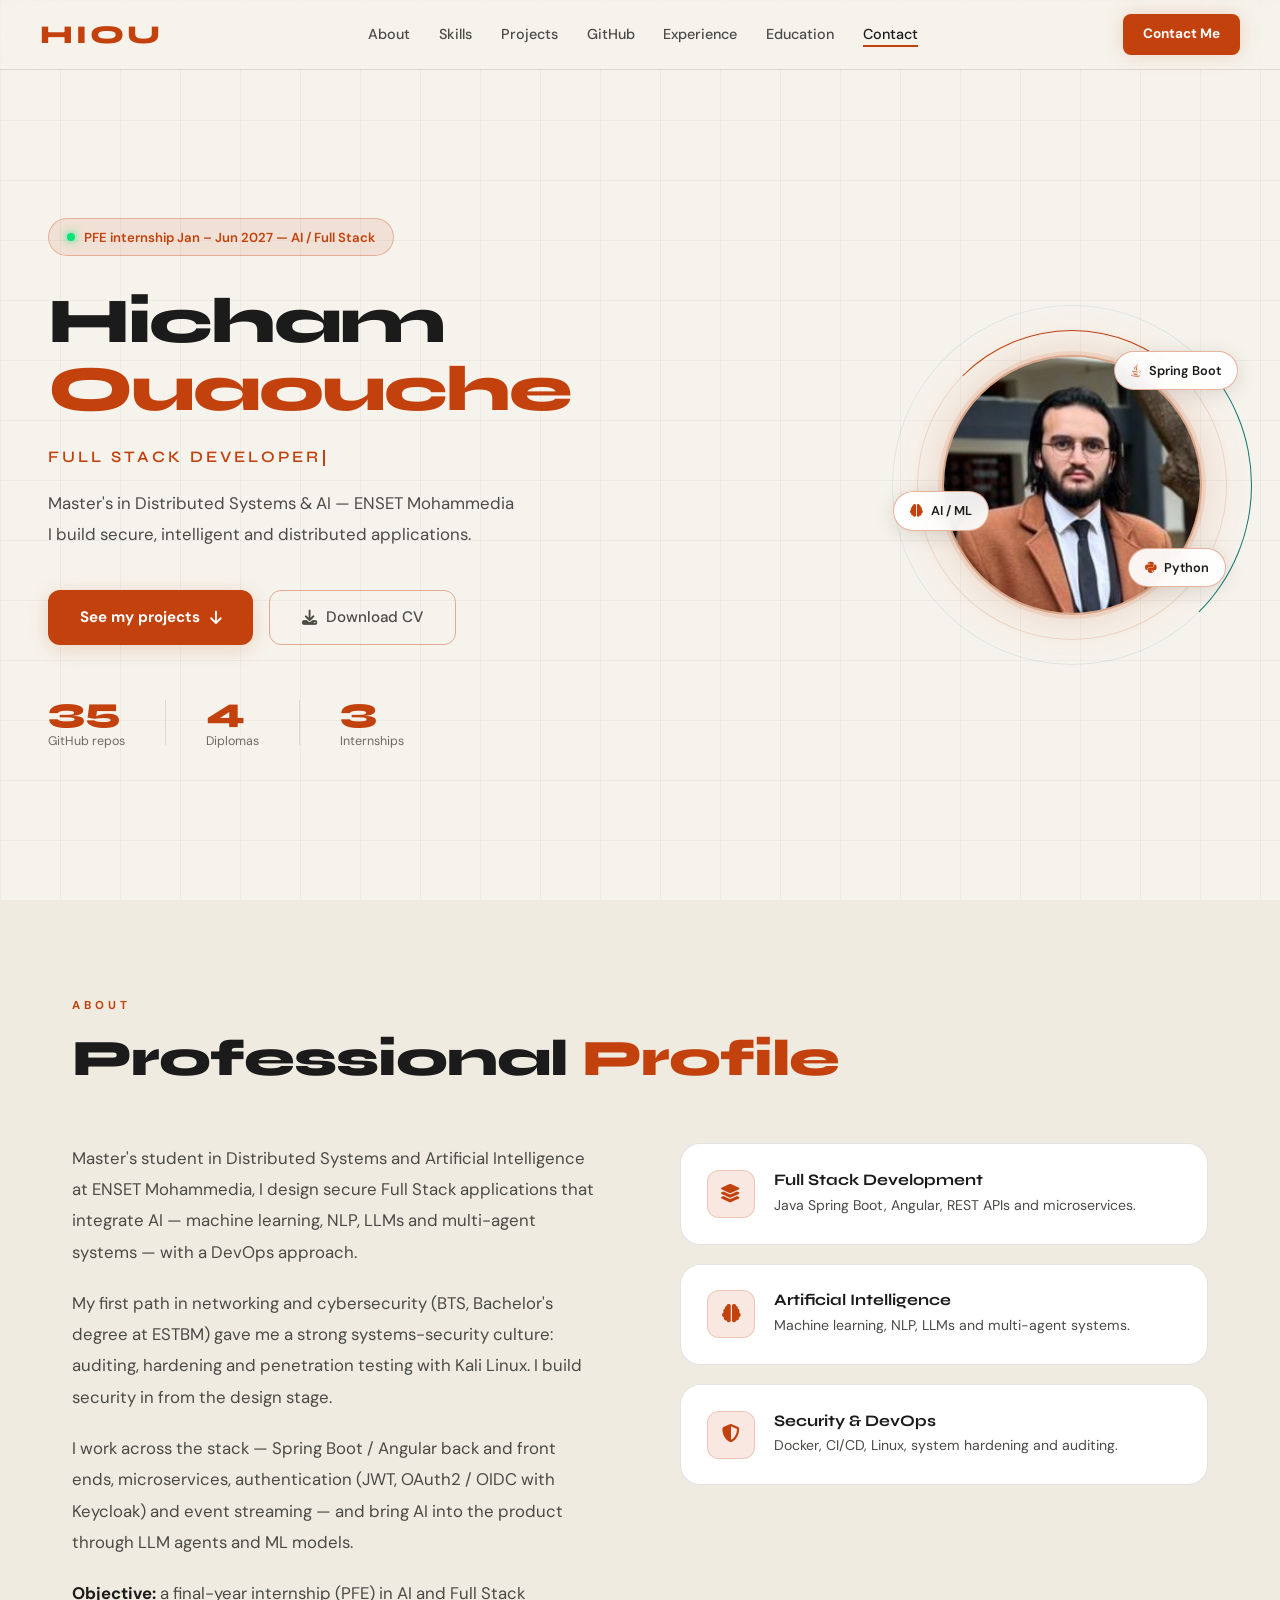
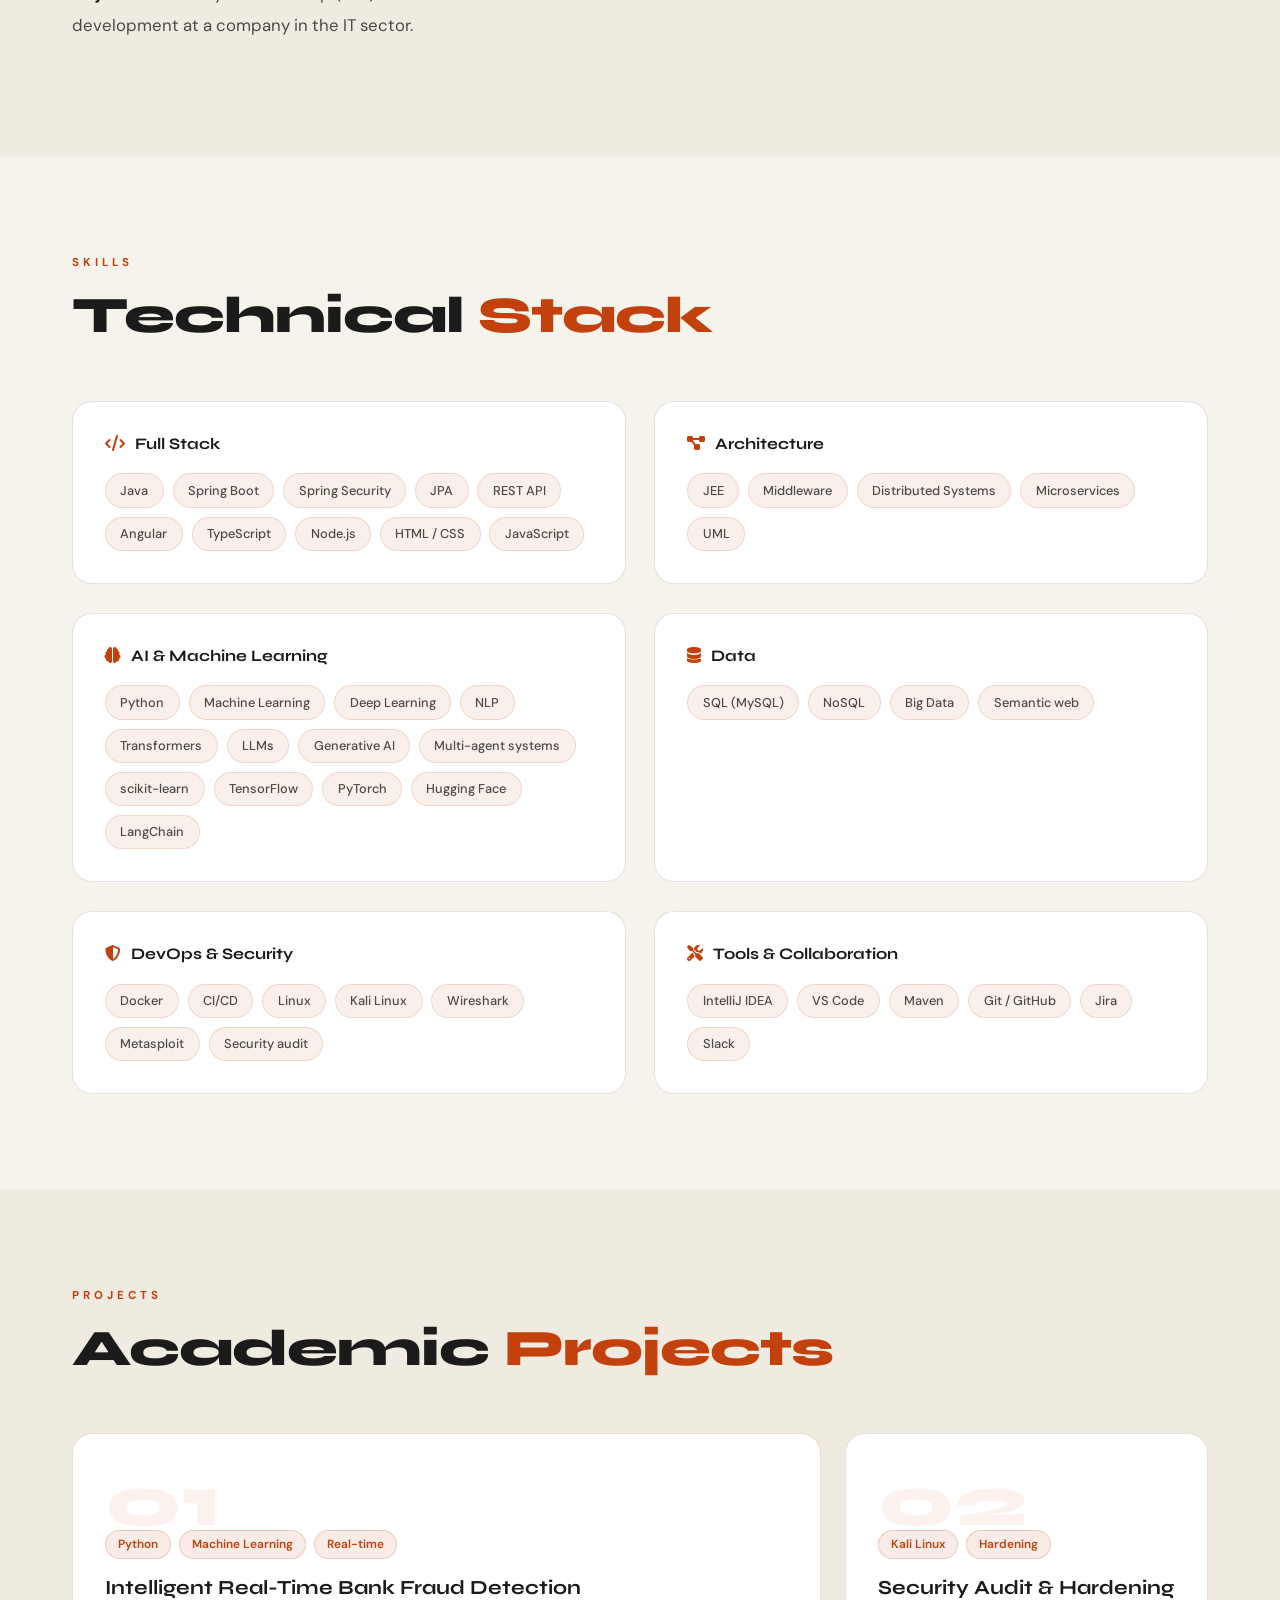
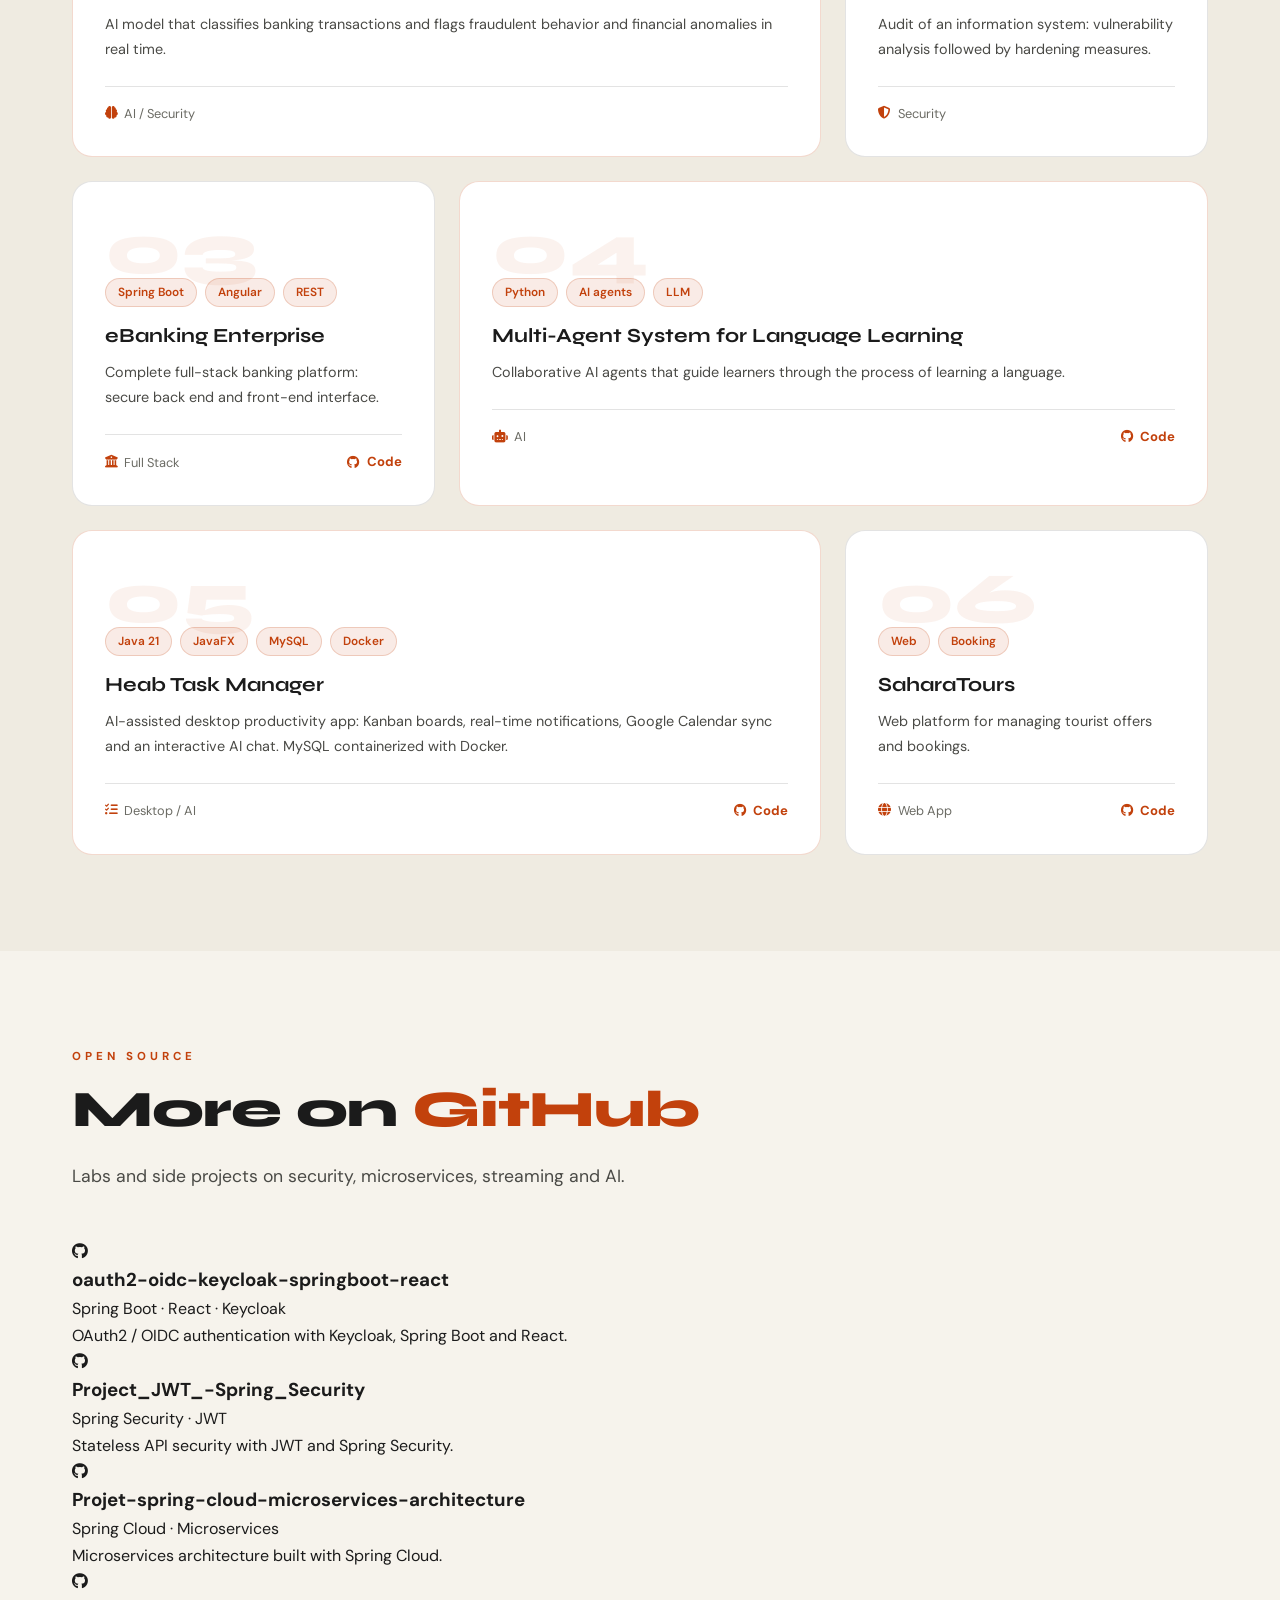
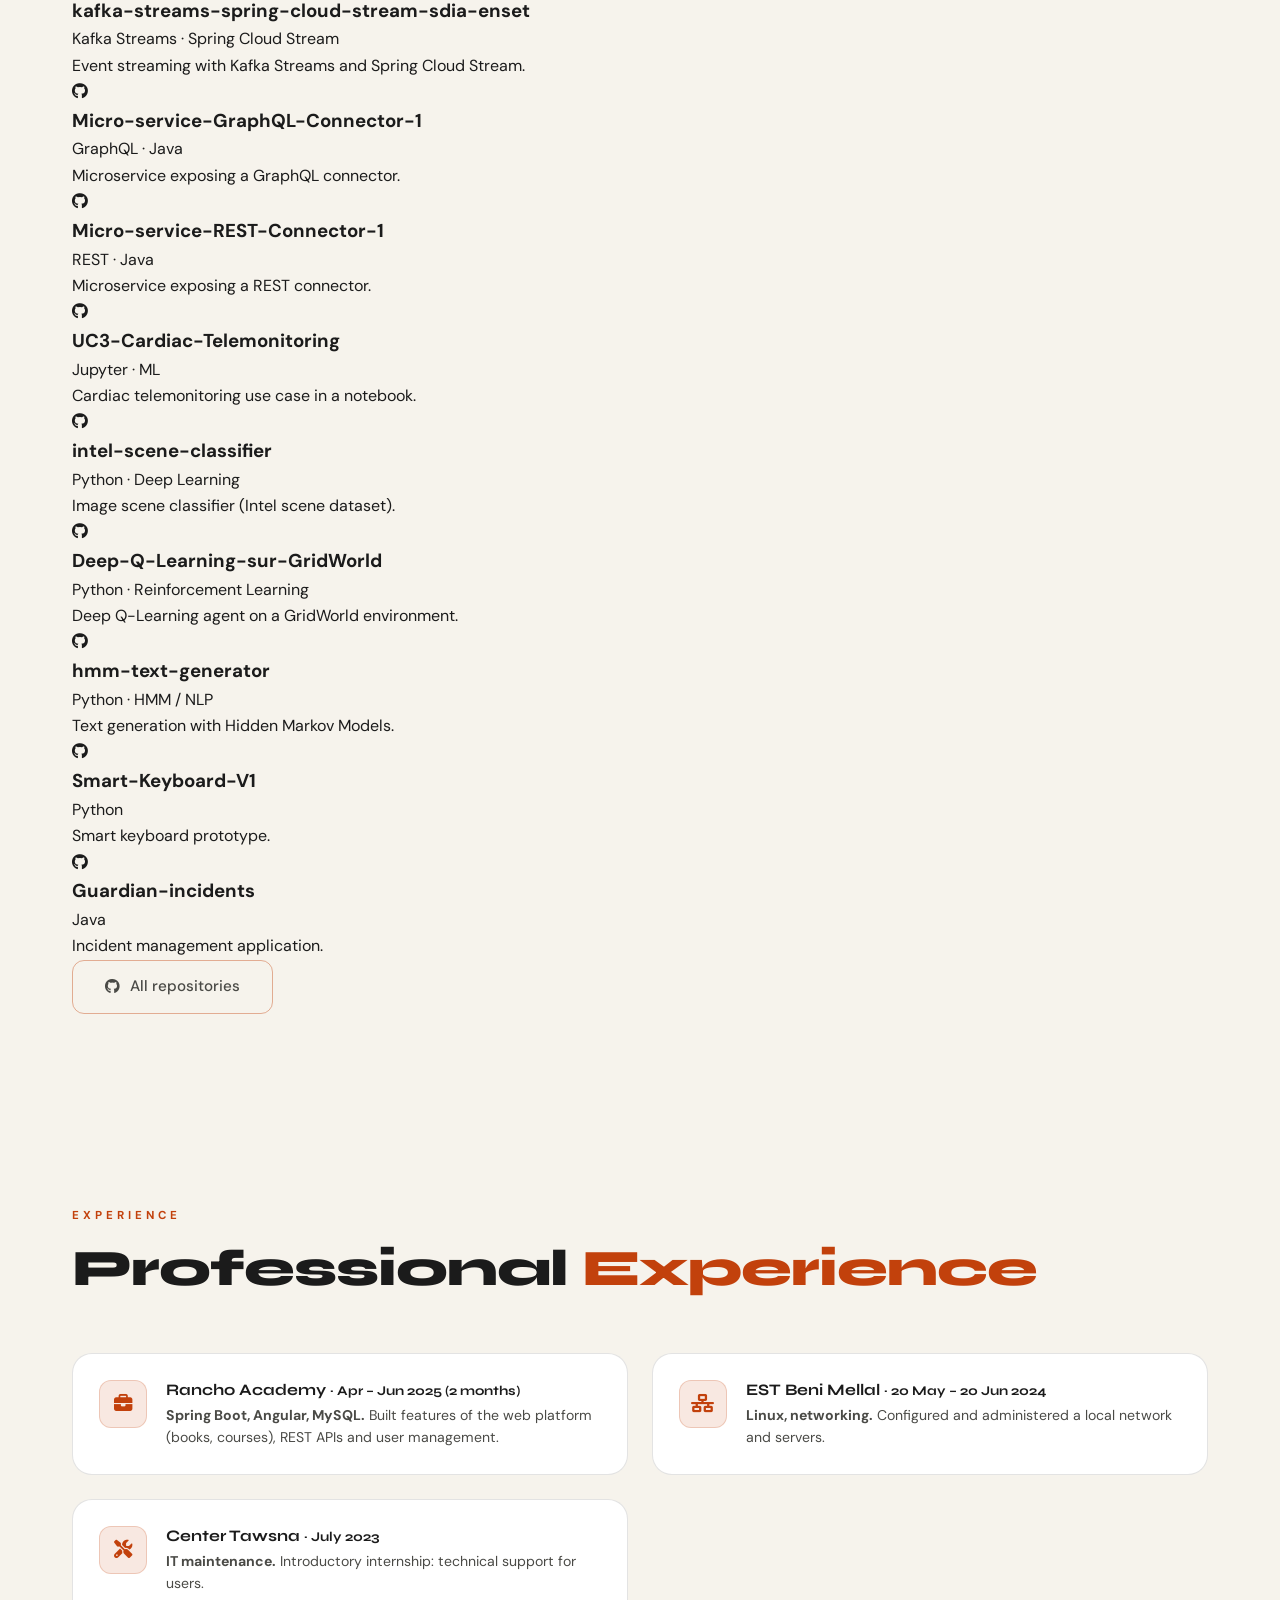
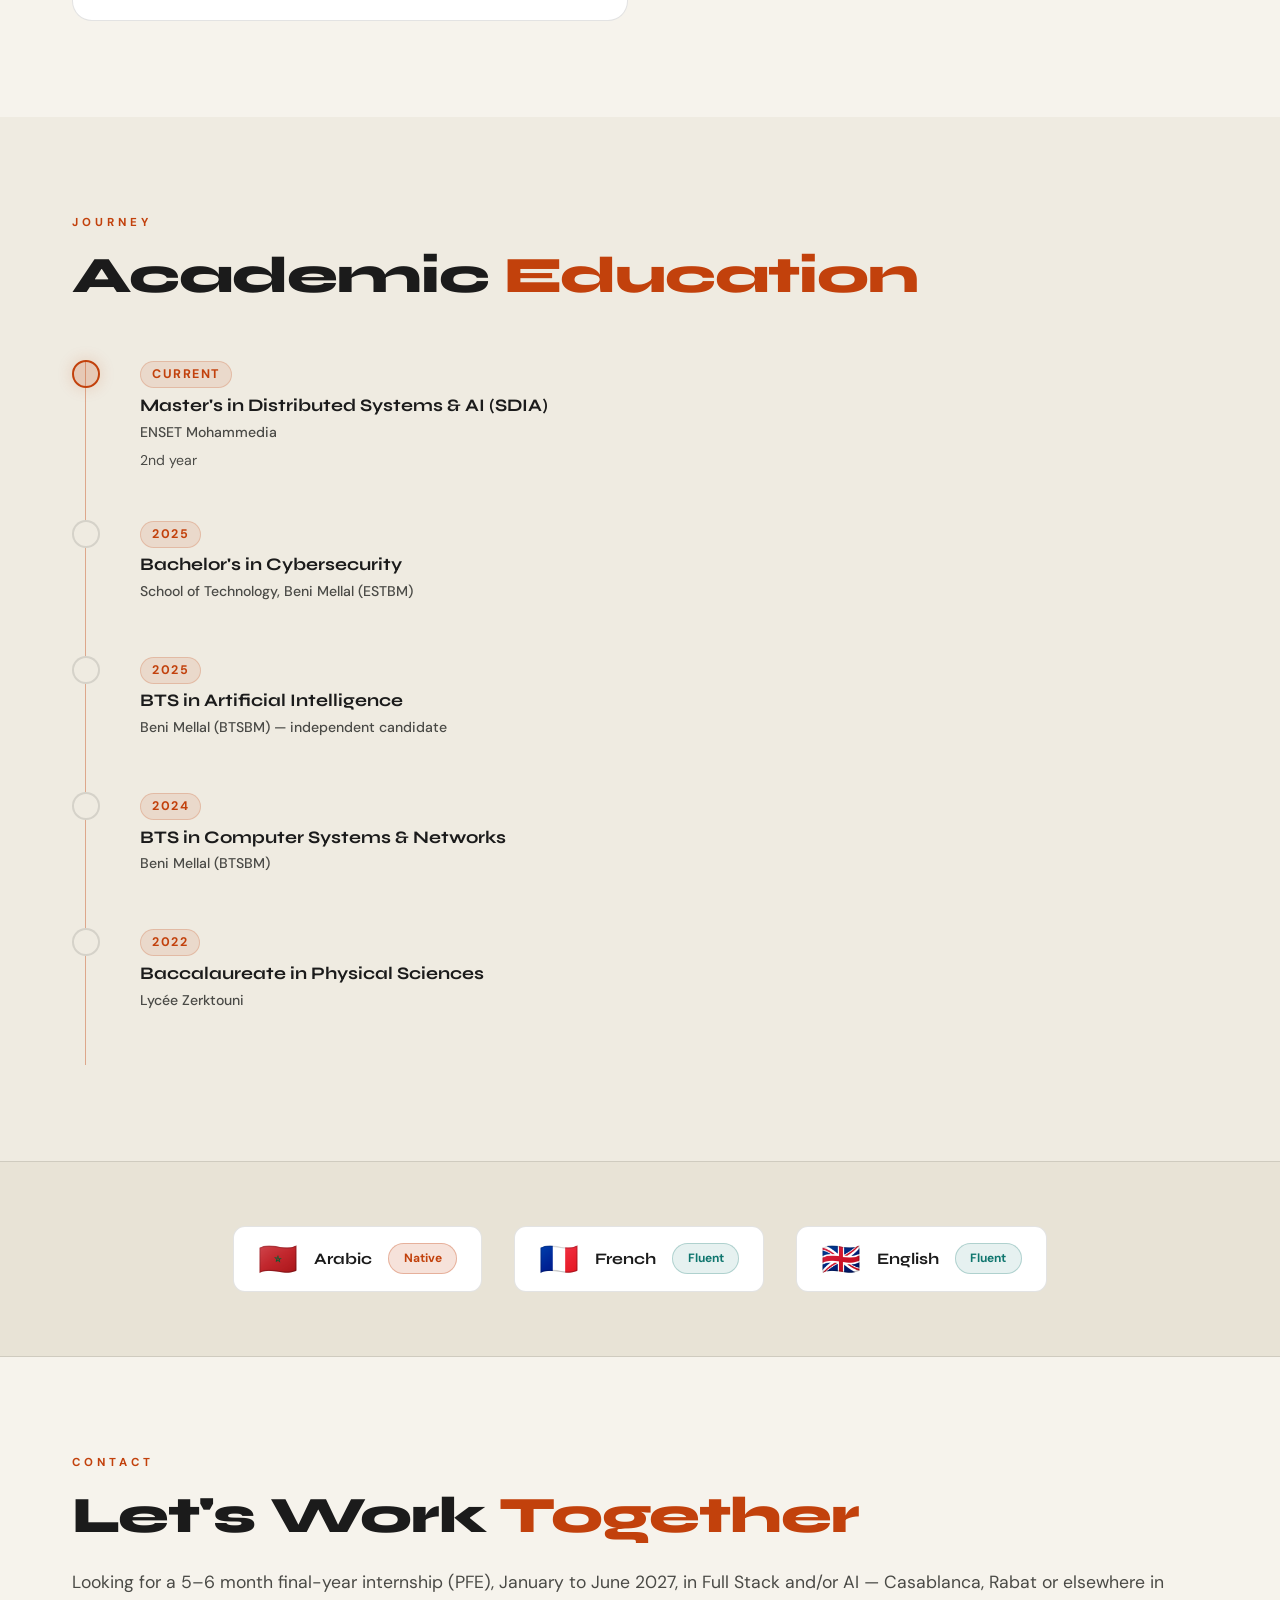
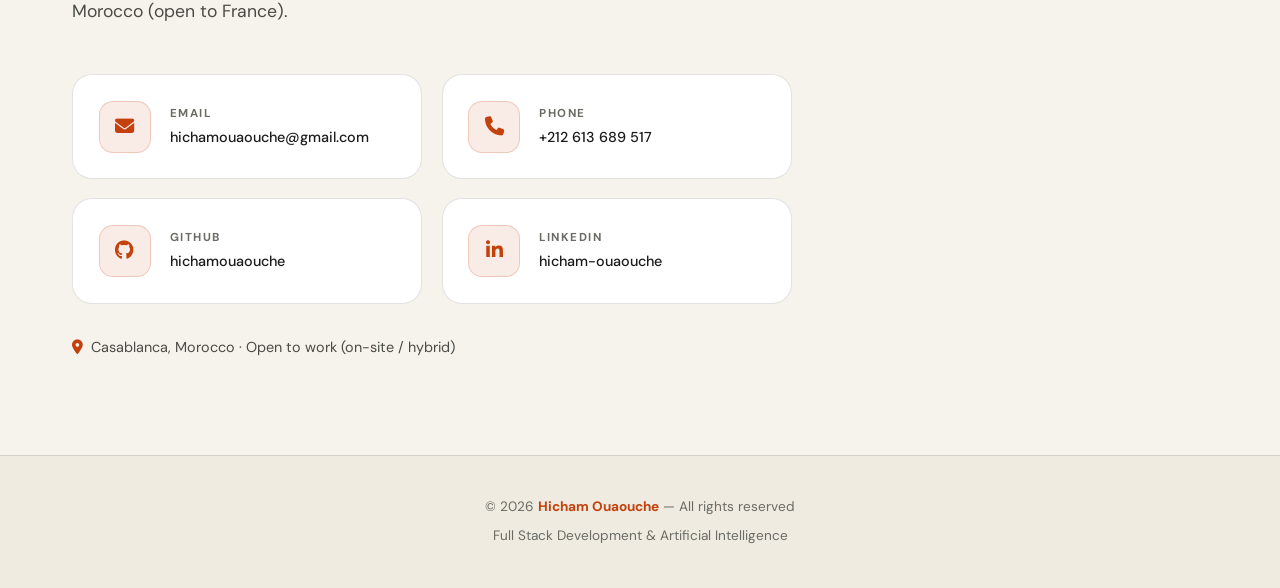
==== commit 641f1510: "Refonte du portfolio : mise a jour de docs/index.html (GitHub Pages)" ====
--- a/docs/index.html
+++ b/docs/index.html
@@ -5,6 +5,12 @@
 <meta name="viewport" content="width=device-width, initial-scale=1.0">
 <title>Hicham Ouaouche — Full Stack Developer & AI Engineer</title>
 <meta name="description" content="Hicham Ouaouche — Full Stack Developer (Java Spring Boot, Angular) & AI Engineer. Master's student in Distributed Systems and AI at ENSET Mohammedia. Seeking a PFE internship.">
+<link rel="canonical" href="https://hichamouaouche.github.io/portfolio-Web/">
+<meta name="author" content="Hicham Ouaouche">
+<meta name="keywords" content="Hicham Ouaouche, Full Stack, Spring Boot, Angular, AI, LLM, multi-agent, PFE 2027, Casablanca, ENSET Mohammedia">
+<meta property="og:type" content="website">
+<meta property="og:url" content="https://hichamouaouche.github.io/portfolio-Web/">
+<meta property="og:image" content="https://hichamouaouche.github.io/portfolio-Web/hicham.jpeg">
 <meta property="og:title" content="Hicham Ouaouche — Full Stack Developer & AI Engineer">
 <meta property="og:description" content="Secure, intelligent, distributed applications. Portfolio, projects and contact.">
 <meta name="theme-color" content="#F6F3EC">
@@ -25,6 +31,7 @@
     <li><a href="#about">About</a></li>
     <li><a href="#skills">Skills</a></li>
     <li><a href="#projects">Projects</a></li>
+    <li><a href="#more">GitHub</a></li>
     <li><a href="#experience">Experience</a></li>
     <li><a href="#education">Education</a></li>
     <li><a href="#contact">Contact</a></li>
@@ -36,7 +43,7 @@
 <header class="hero" id="home">
   <div class="hero-bg"><div class="grid-lines"></div><div class="glow glow-1"></div><div class="glow glow-2"></div></div>
   <div class="hero-content">
-    <div class="hero-badge"><span class="badge-dot"></span>Seeking a PFE internship — AI / Full Stack</div>
+    <div class="hero-badge"><span class="badge-dot"></span>PFE internship Jan – Jun 2027 — AI / Full Stack</div>
     <h1 class="hero-name"><span>Hicham</span><span class="accent">Ouaouche</span></h1>
     <p class="hero-title"><span id="typed-text">Full Stack Developer</span><span id="typed-cursor"></span></p>
     <p class="hero-sub">Master's in Distributed Systems &amp; AI — ENSET Mohammedia<br>I build secure, intelligent and distributed applications.</p>
@@ -45,11 +52,11 @@
       <a href="cv/Hicham_Ouaouche_CV.pdf" class="btn-ghost" download><i class="fa-solid fa-download"></i> Download CV</a>
     </div>
     <div class="hero-stats">
-      <div class="stat"><span class="stat-num">6</span><span class="stat-label">Projects</span></div>
+      <div class="stat"><span class="stat-num">35</span><span class="stat-label">GitHub repos</span></div>
       <div class="stat-divider"></div>
-      <div class="stat"><span class="stat-num">3</span><span class="stat-label">Diplomas</span></div>
+      <div class="stat"><span class="stat-num">4</span><span class="stat-label">Diplomas</span></div>
       <div class="stat-divider"></div>
-      <div class="stat"><span class="stat-num">2</span><span class="stat-label">Internships</span></div>
+      <div class="stat"><span class="stat-num">3</span><span class="stat-label">Internships</span></div>
     </div>
   </div>
   <div class="hero-visual">
@@ -73,6 +80,7 @@
       <div class="about-text reveal">
         <p>Master's student in Distributed Systems and Artificial Intelligence at ENSET Mohammedia, I design secure Full Stack applications that integrate AI — machine learning, NLP, LLMs and multi-agent systems — with a DevOps approach.</p>
         <p>My first path in networking and cybersecurity (BTS, Bachelor's degree at ESTBM) gave me a strong systems-security culture: auditing, hardening and penetration testing with Kali Linux. I build security in from the design stage.</p>
+        <p>I work across the stack — Spring Boot / Angular back and front ends, microservices, authentication (JWT, OAuth2 / OIDC with Keycloak) and event streaming — and bring AI into the product through LLM agents and ML models.</p>
         <p><strong>Objective:</strong> a final-year internship (PFE) in AI and Full Stack development at a company in the IT sector.</p>
       </div>
       <div class="about-cards">
@@ -114,14 +122,37 @@
   </div>
 </section>
 
+<section class="more section" id="more">
+  <div class="container">
+    <div class="section-label reveal">Open source</div>
+    <h2 class="section-title reveal">More on <span class="accent">GitHub</span></h2>
+    <p class="contact-sub reveal">Labs and side projects on security, microservices, streaming and AI.</p>
+    <div class="repo-grid">
+      <a class="repo-card reveal" href="https://github.com/hichamouaouche/oauth2-oidc-keycloak-springboot-react" target="_blank" rel="noopener"><i class="fa-brands fa-github"></i><div><h3>oauth2-oidc-keycloak-springboot-react</h3><span class="repo-tech">Spring Boot · React · Keycloak</span><p>OAuth2 / OIDC authentication with Keycloak, Spring Boot and React.</p></div></a>
+      <a class="repo-card reveal" href="https://github.com/hichamouaouche/Project_JWT_-Spring_Security" target="_blank" rel="noopener"><i class="fa-brands fa-github"></i><div><h3>Project_JWT_-Spring_Security</h3><span class="repo-tech">Spring Security · JWT</span><p>Stateless API security with JWT and Spring Security.</p></div></a>
+      <a class="repo-card reveal" href="https://github.com/hichamouaouche/Projet-spring-cloud-microservices-architecture" target="_blank" rel="noopener"><i class="fa-brands fa-github"></i><div><h3>Projet-spring-cloud-microservices-architecture</h3><span class="repo-tech">Spring Cloud · Microservices</span><p>Microservices architecture built with Spring Cloud.</p></div></a>
+      <a class="repo-card reveal" href="https://github.com/hichamouaouche/kafka-streams-spring-cloud-stream-sdia-enset" target="_blank" rel="noopener"><i class="fa-brands fa-github"></i><div><h3>kafka-streams-spring-cloud-stream-sdia-enset</h3><span class="repo-tech">Kafka Streams · Spring Cloud Stream</span><p>Event streaming with Kafka Streams and Spring Cloud Stream.</p></div></a>
+      <a class="repo-card reveal" href="https://github.com/hichamouaouche/Micro-service-GraphQL-Connector-1" target="_blank" rel="noopener"><i class="fa-brands fa-github"></i><div><h3>Micro-service-GraphQL-Connector-1</h3><span class="repo-tech">GraphQL · Java</span><p>Microservice exposing a GraphQL connector.</p></div></a>
+      <a class="repo-card reveal" href="https://github.com/hichamouaouche/Micro-service-REST-Connector-1" target="_blank" rel="noopener"><i class="fa-brands fa-github"></i><div><h3>Micro-service-REST-Connector-1</h3><span class="repo-tech">REST · Java</span><p>Microservice exposing a REST connector.</p></div></a>
+      <a class="repo-card reveal" href="https://github.com/hichamouaouche/UC3-Cardiac-Telemonitoring" target="_blank" rel="noopener"><i class="fa-brands fa-github"></i><div><h3>UC3-Cardiac-Telemonitoring</h3><span class="repo-tech">Jupyter · ML</span><p>Cardiac telemonitoring use case in a notebook.</p></div></a>
+      <a class="repo-card reveal" href="https://github.com/hichamouaouche/intel-scene-classifier" target="_blank" rel="noopener"><i class="fa-brands fa-github"></i><div><h3>intel-scene-classifier</h3><span class="repo-tech">Python · Deep Learning</span><p>Image scene classifier (Intel scene dataset).</p></div></a>
+      <a class="repo-card reveal" href="https://github.com/hichamouaouche/Deep-Q-Learning-sur-GridWorld" target="_blank" rel="noopener"><i class="fa-brands fa-github"></i><div><h3>Deep-Q-Learning-sur-GridWorld</h3><span class="repo-tech">Python · Reinforcement Learning</span><p>Deep Q-Learning agent on a GridWorld environment.</p></div></a>
+      <a class="repo-card reveal" href="https://github.com/hichamouaouche/hmm-text-generator" target="_blank" rel="noopener"><i class="fa-brands fa-github"></i><div><h3>hmm-text-generator</h3><span class="repo-tech">Python · HMM / NLP</span><p>Text generation with Hidden Markov Models.</p></div></a>
+      <a class="repo-card reveal" href="https://github.com/hichamouaouche/Smart-Keyboard-V1" target="_blank" rel="noopener"><i class="fa-brands fa-github"></i><div><h3>Smart-Keyboard-V1</h3><span class="repo-tech">Python</span><p>Smart keyboard prototype.</p></div></a>
+      <a class="repo-card reveal" href="https://github.com/hichamouaouche/Guardian-incidents" target="_blank" rel="noopener"><i class="fa-brands fa-github"></i><div><h3>Guardian-incidents</h3><span class="repo-tech">Java</span><p>Incident management application.</p></div></a>
+    </div>
+    <p class="more-link reveal"><a class="btn-ghost" href="https://github.com/hichamouaouche?tab=repositories" target="_blank" rel="noopener"><i class="fa-brands fa-github"></i> All repositories</a></p>
+  </div>
+</section>
+
 <section class="experience section" id="experience">
   <div class="container">
     <div class="section-label reveal">Experience</div>
-    <h2 class="section-title reveal">Professional <span class="accent">Internships</span></h2>
+    <h2 class="section-title reveal">Professional <span class="accent">Experience</span></h2>
     <div class="exp-grid">
-      <!-- TODO: add dates, missions and technologies for each internship -->
-      <div class="about-card reveal"><div class="card-icon"><i class="fa-solid fa-briefcase"></i></div><div><h3>Internship — Center Tawsna</h3><p>IT internship completed in a company specialized in IT and training.</p></div></div>
-      <div class="about-card reveal"><div class="card-icon"><i class="fa-solid fa-briefcase"></i></div><div><h3>Internship — EST BM</h3><p>Internship completed at the School of Technology, Beni Mellal.</p></div></div>
+      <div class="about-card reveal"><div class="card-icon"><i class="fa-solid fa-briefcase"></i></div><div><h3>Rancho Academy <small>· Apr – Jun 2025 (2 months)</small></h3><p><strong>Spring Boot, Angular, MySQL.</strong> Built features of the web platform (books, courses), REST APIs and user management.</p></div></div>
+      <div class="about-card reveal"><div class="card-icon"><i class="fa-solid fa-network-wired"></i></div><div><h3>EST Beni Mellal <small>· 20 May – 20 Jun 2024</small></h3><p><strong>Linux, networking.</strong> Configured and administered a local network and servers.</p></div></div>
+      <div class="about-card reveal"><div class="card-icon"><i class="fa-solid fa-screwdriver-wrench"></i></div><div><h3>Center Tawsna <small>· July 2023</small></h3><p><strong>IT maintenance.</strong> Introductory internship: technical support for users.</p></div></div>
     </div>
   </div>
 </section>
@@ -152,14 +183,14 @@
   <div class="container">
     <div class="section-label reveal">Contact</div>
     <h2 class="section-title reveal">Let's Work <span class="accent">Together</span></h2>
-    <p class="contact-sub reveal">Available for a final-year internship (PFE) and professional opportunities.</p>
+    <p class="contact-sub reveal">Looking for a 5–6 month final-year internship (PFE), January to June 2027, in Full Stack and/or AI — Casablanca, Rabat or elsewhere in Morocco (open to France).</p>
     <div class="contact-grid">
       <a href="mailto:hichamouaouche@gmail.com" class="contact-card reveal"><div class="contact-icon"><i class="fa-solid fa-envelope"></i></div><div><p class="contact-label">Email</p><p class="contact-value">hichamouaouche@gmail.com</p></div></a>
-      <a href="tel:+212613669517" class="contact-card reveal"><div class="contact-icon"><i class="fa-solid fa-phone"></i></div><div><p class="contact-label">Phone</p><p class="contact-value">+212 613 669 517</p></div></a>
+      <a href="tel:+212613689517" class="contact-card reveal"><div class="contact-icon"><i class="fa-solid fa-phone"></i></div><div><p class="contact-label">Phone</p><p class="contact-value">+212 613 689 517</p></div></a>
       <a href="https://github.com/hichamouaouche" target="_blank" rel="noopener" class="contact-card reveal"><div class="contact-icon"><i class="fa-brands fa-github"></i></div><div><p class="contact-label">GitHub</p><p class="contact-value">hichamouaouche</p></div></a>
-      <a href="https://linkedin.com/in/hicham-ouaouche-64847832b" target="_blank" rel="noopener" class="contact-card reveal"><div class="contact-icon"><i class="fa-brands fa-linkedin-in"></i></div><div><p class="contact-label">LinkedIn</p><p class="contact-value">hicham-ouaouche</p></div></a>
-    </div>
-    <p class="contact-location reveal"><i class="fa-solid fa-location-dot"></i> Casablanca, Morocco</p>
+      <a href="https://linkedin.com/in/hicham-ouaouche" target="_blank" rel="noopener" class="contact-card reveal"><div class="contact-icon"><i class="fa-brands fa-linkedin-in"></i></div><div><p class="contact-label">LinkedIn</p><p class="contact-value">hicham-ouaouche</p></div></a>
+    </div>
+    <p class="contact-location reveal"><i class="fa-solid fa-location-dot"></i> Casablanca, Morocco · Open to work (on-site / hybrid)</p>
   </div>
 </section>
 </main>
@@ -168,4 +199,4 @@
 <button id="scroll-top" aria-label="Back to top"><i class="fa-solid fa-chevron-up"></i></button>
 <script src="script.js"></script>
 </body>
-</html>+</html>
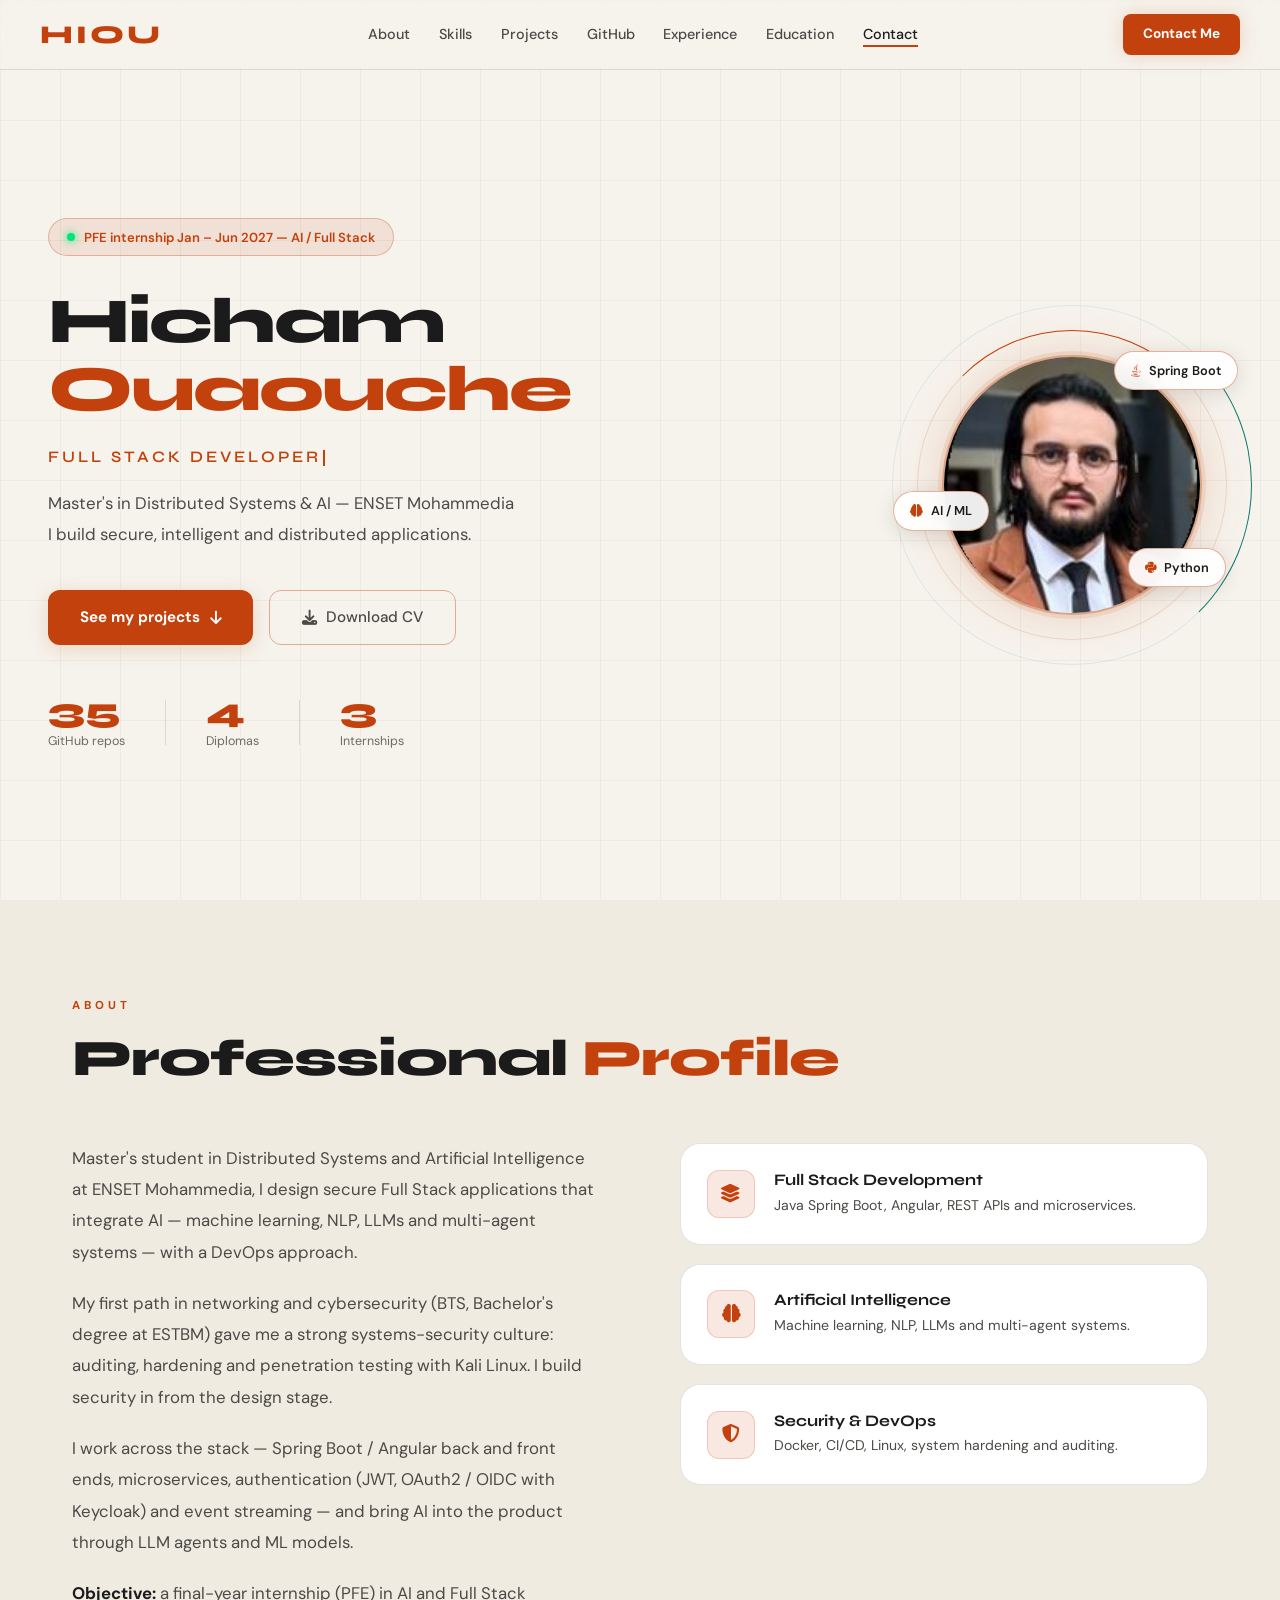
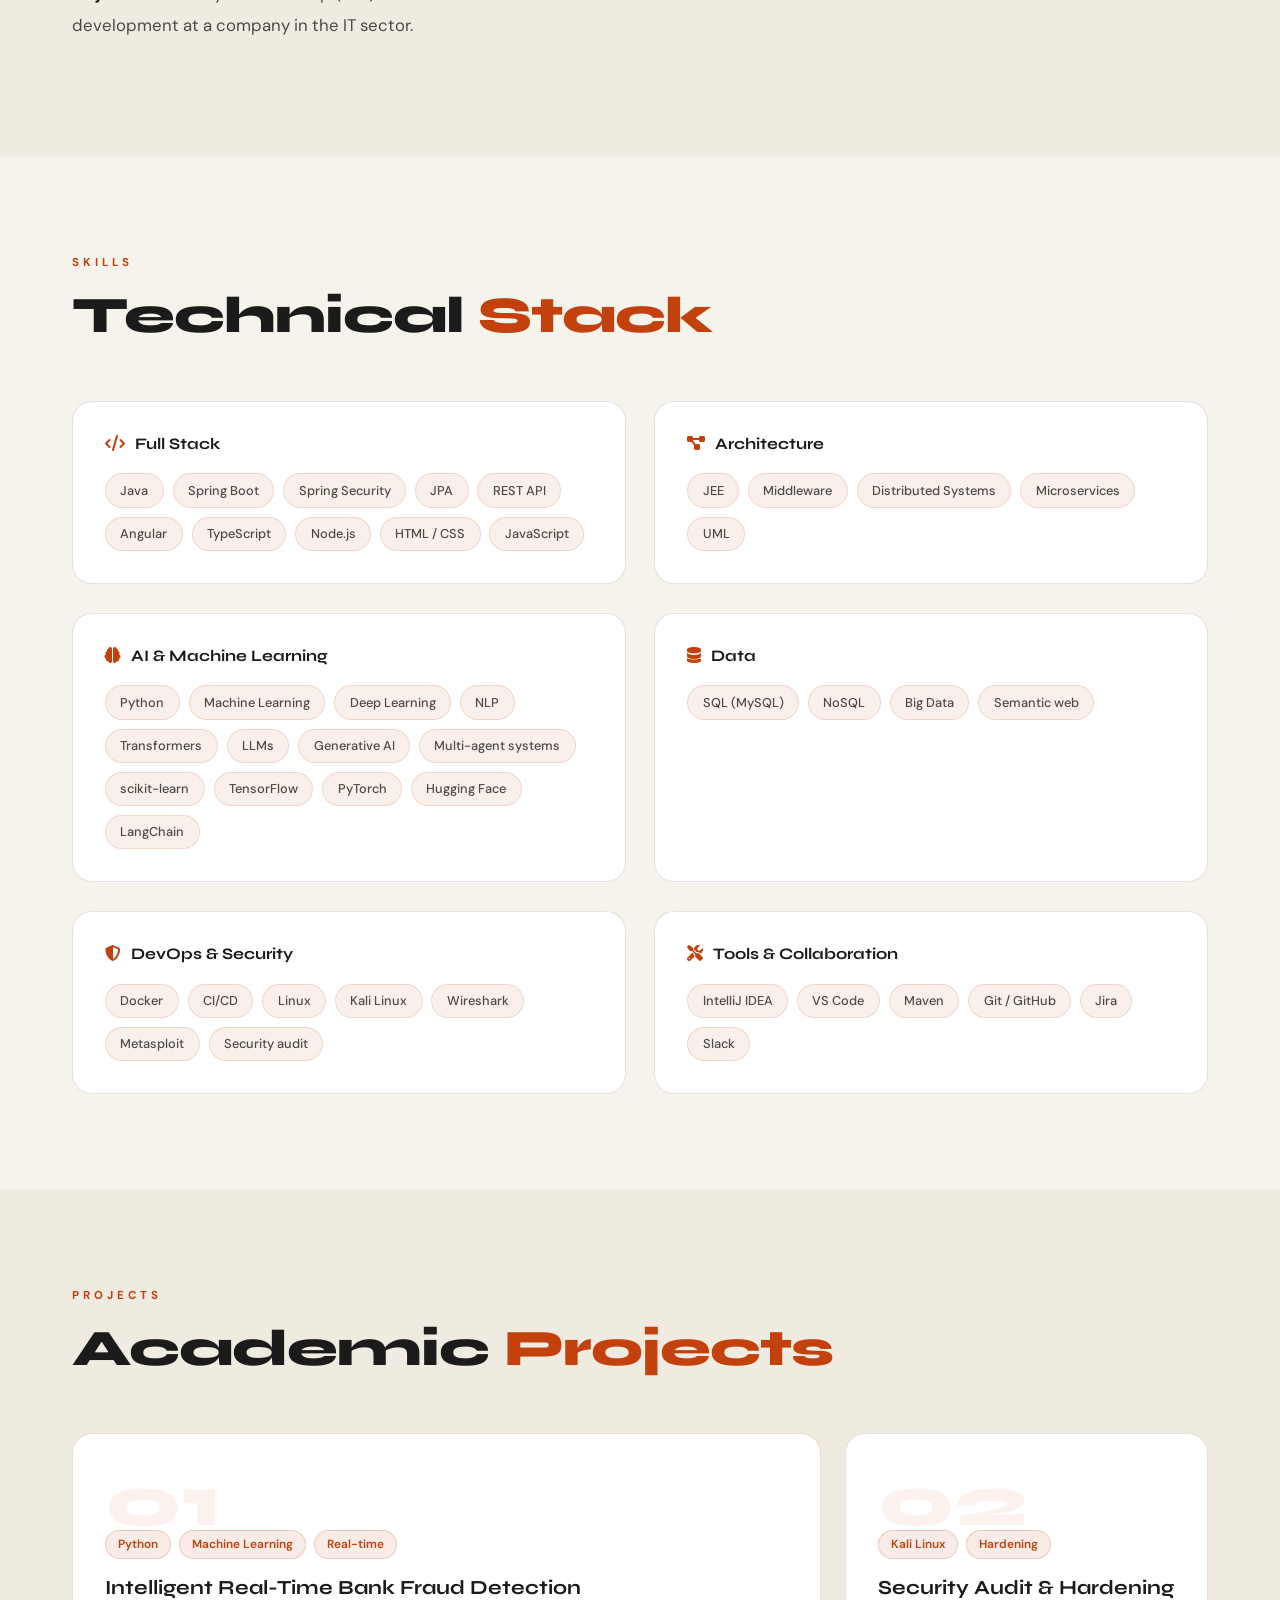
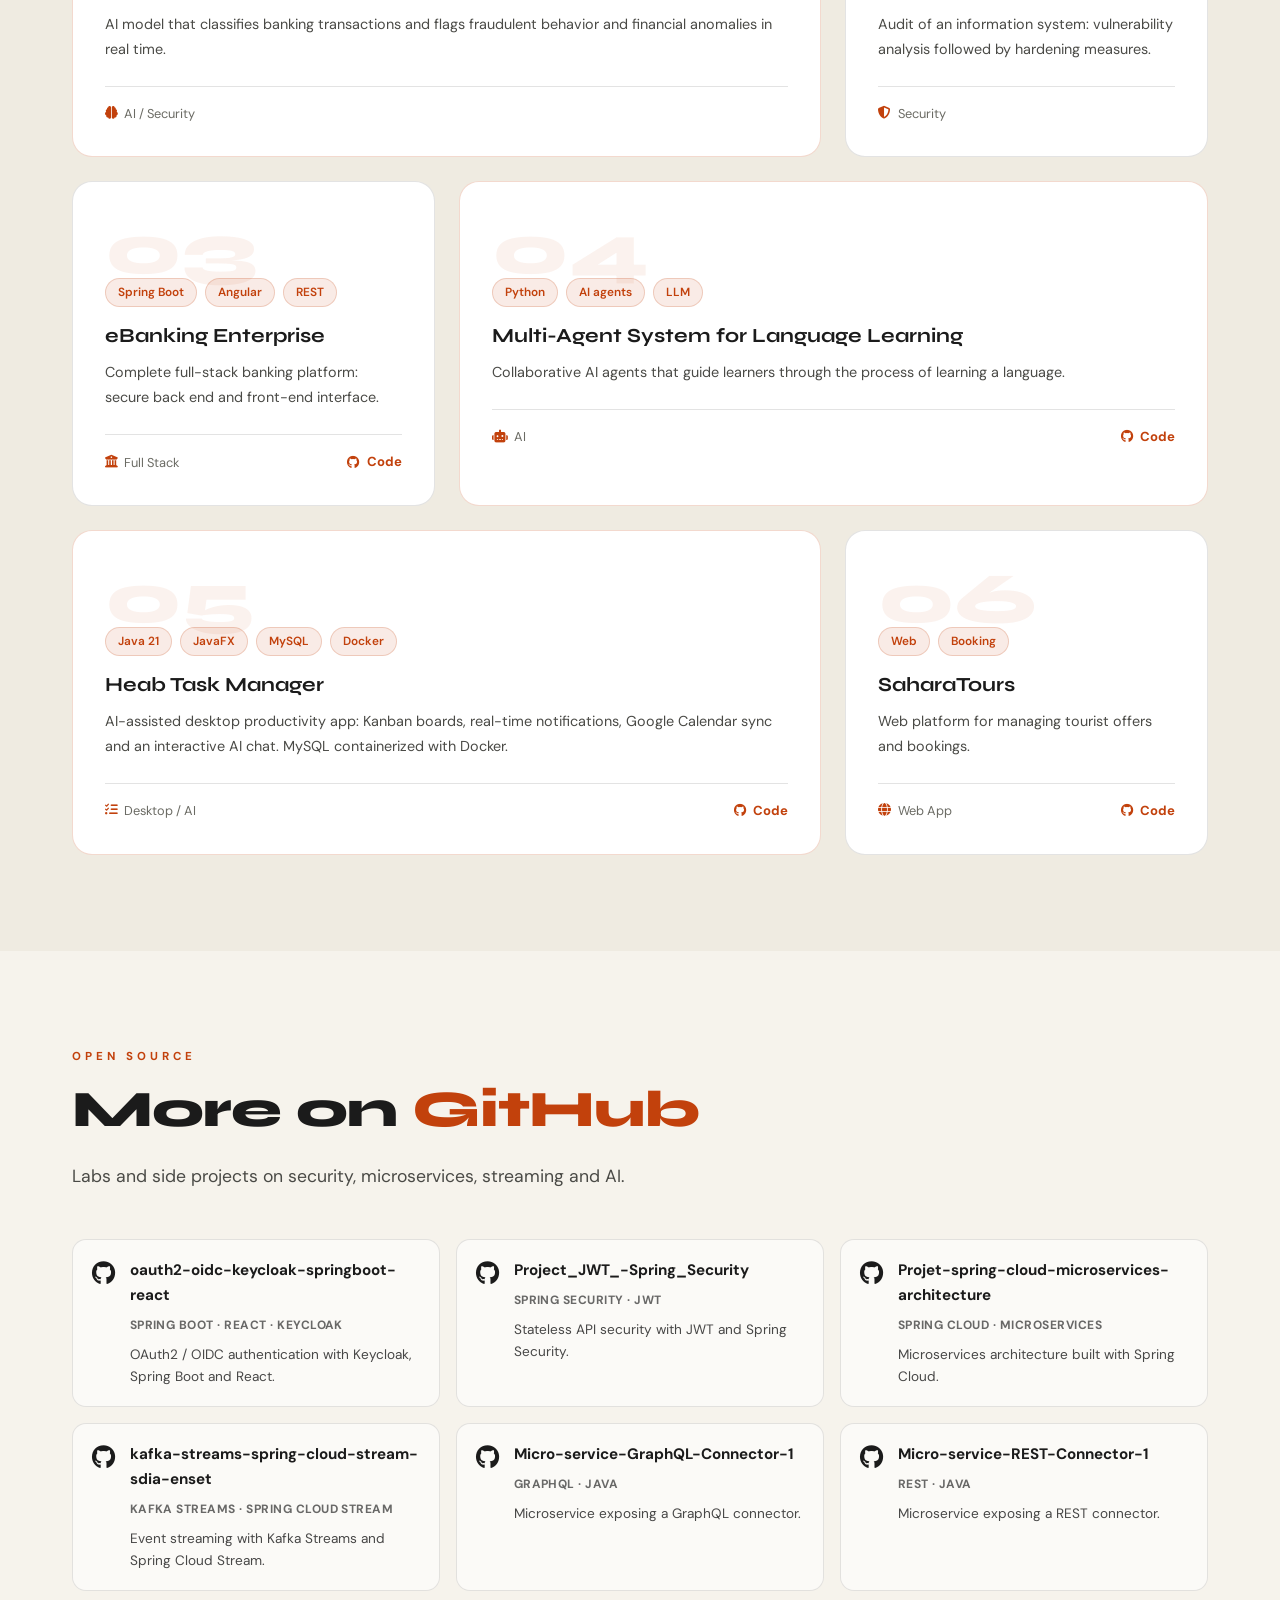
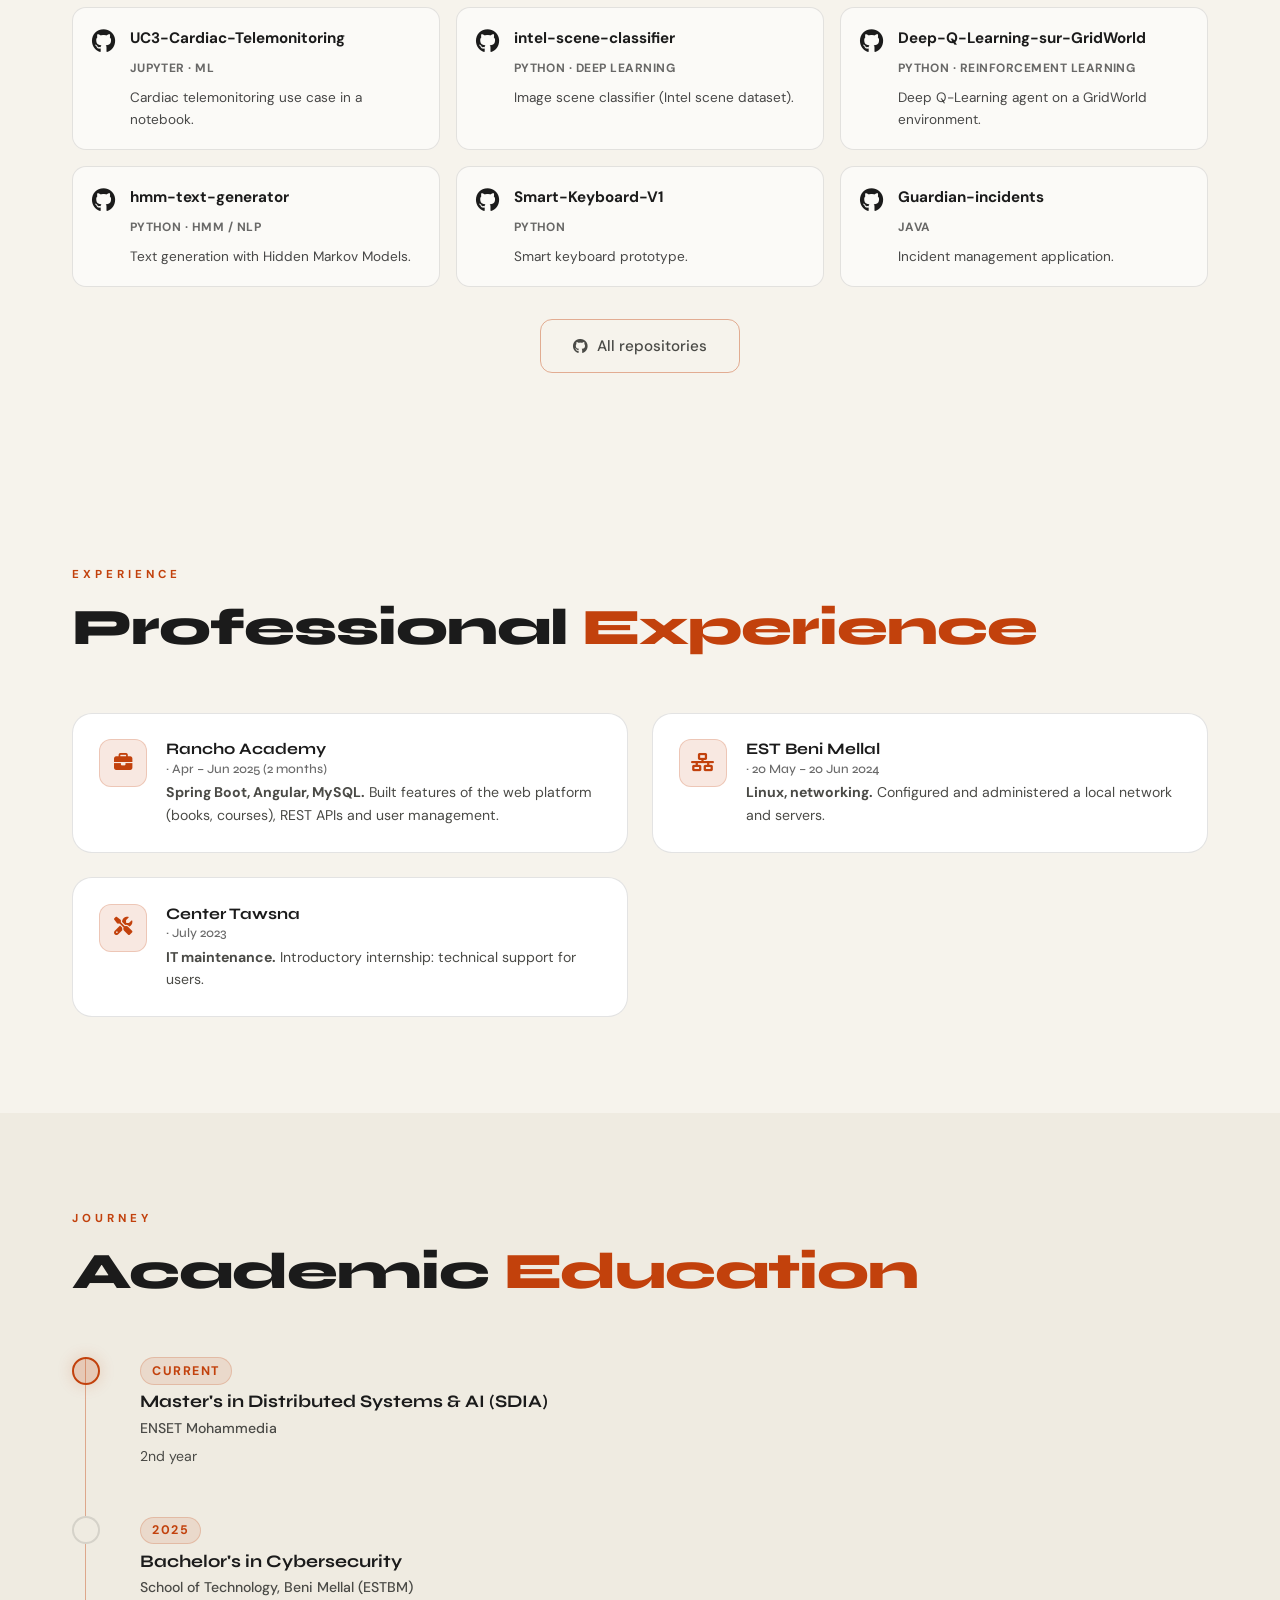
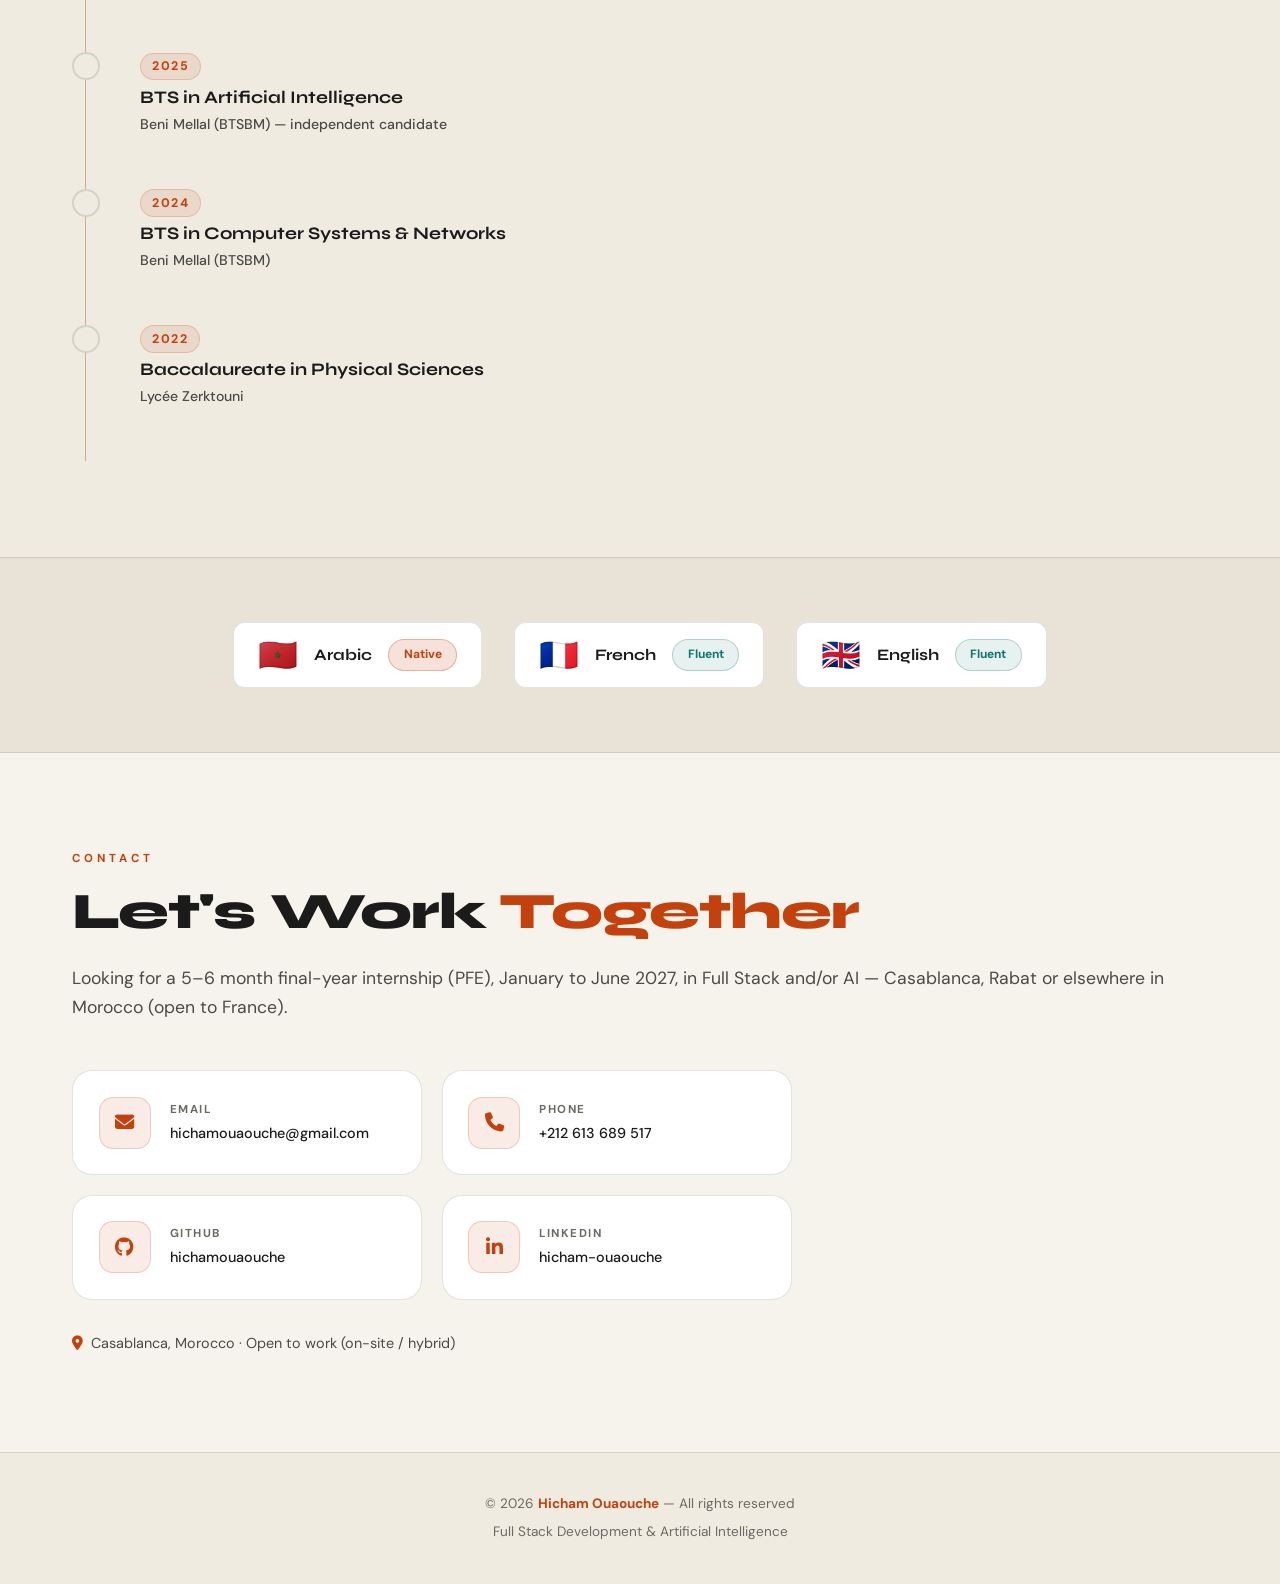
==== commit fabf77bb: "Nouvelle photo de profil" ====
--- a/docs/index.html
+++ b/docs/index.html
@@ -10,7 +10,7 @@
 <meta name="keywords" content="Hicham Ouaouche, Full Stack, Spring Boot, Angular, AI, LLM, multi-agent, PFE 2027, Casablanca, ENSET Mohammedia">
 <meta property="og:type" content="website">
 <meta property="og:url" content="https://hichamouaouche.github.io/portfolio-Web/">
-<meta property="og:image" content="https://hichamouaouche.github.io/portfolio-Web/hicham.jpeg">
+<meta property="og:image" content="https://hichamouaouche.github.io/portfolio-Web/hicham.png">
 <meta property="og:title" content="Hicham Ouaouche — Full Stack Developer & AI Engineer">
 <meta property="og:description" content="Secure, intelligent, distributed applications. Portfolio, projects and contact.">
 <meta name="theme-color" content="#F6F3EC">
@@ -62,7 +62,7 @@
   <div class="hero-visual">
     <div class="photo-frame">
       <div class="photo-glow"></div>
-      <div class="photo-placeholder"><img src="hicham.jpeg" alt="Photo of Hicham Ouaouche" class="profile-photo" onerror="this.style.display='none'"></div>
+      <div class="photo-placeholder"><img src="hicham.png" alt="Photo of Hicham Ouaouche" class="profile-photo" onerror="this.style.display='none'"></div>
       <div class="photo-ring ring-1"></div><div class="photo-ring ring-2"></div>
       <div class="floating-chip chip-1"><i class="fa-brands fa-java"></i> Spring Boot</div>
       <div class="floating-chip chip-2"><i class="fa-brands fa-python"></i> Python</div>
--- a/docs/style.css
+++ b/docs/style.css
@@ -186,4 +186,14 @@
 .hero{padding:calc(var(--nav-h) + 2rem) 1.2rem 3rem}}
 @media(prefers-reduced-motion:reduce){
 *,*::before,*::after{animation:none!important;transition:none!important;scroll-behavior:auto!important}
-.js .reveal{opacity:1;transform:none}}+.js .reveal{opacity:1;transform:none}}
+/* GitHub repos */
+.repo-grid{display:grid;grid-template-columns:repeat(auto-fill,minmax(280px,1fr));gap:1rem}
+.repo-card{display:flex;gap:.9rem;padding:1.1rem 1.2rem;border:1px solid rgba(0,0,0,.1);border-radius:14px;background:rgba(255,255,255,.6);color:inherit;text-decoration:none;transition:transform .2s,box-shadow .2s}
+.repo-card:hover{transform:translateY(-3px);box-shadow:0 10px 26px rgba(0,0,0,.1)}
+.repo-card>i{font-size:1.5rem;margin-top:.2rem}
+.repo-card h3{font-size:.95rem;margin:0 0 .2rem;word-break:break-word}
+.repo-tech{font-size:.75rem;font-weight:700;opacity:.65;text-transform:uppercase;letter-spacing:.04em}
+.repo-card p{font-size:.85rem;margin:.4rem 0 0;opacity:.8}
+.more-link{text-align:center;margin-top:2rem}
+.exp-grid h3 small{display:block;font-size:.8rem;font-weight:500;opacity:.65;margin-top:.15rem}
